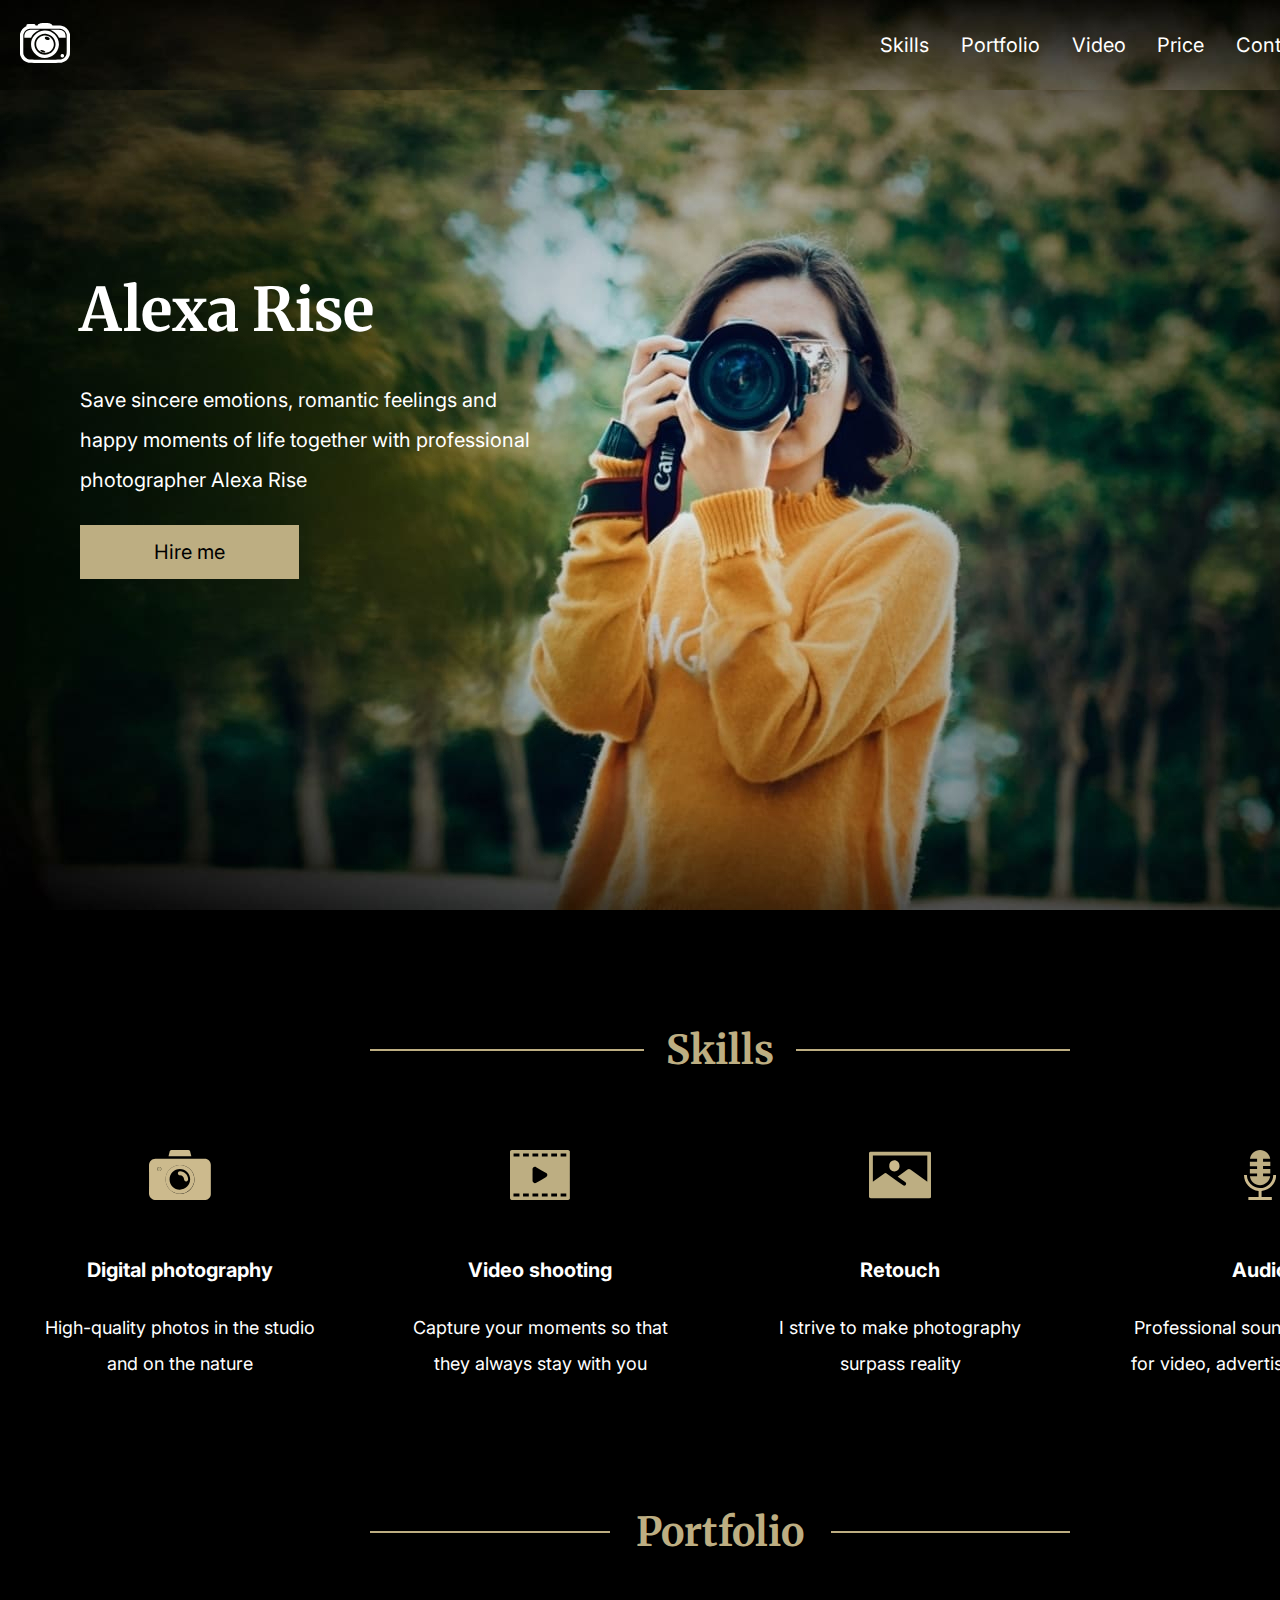
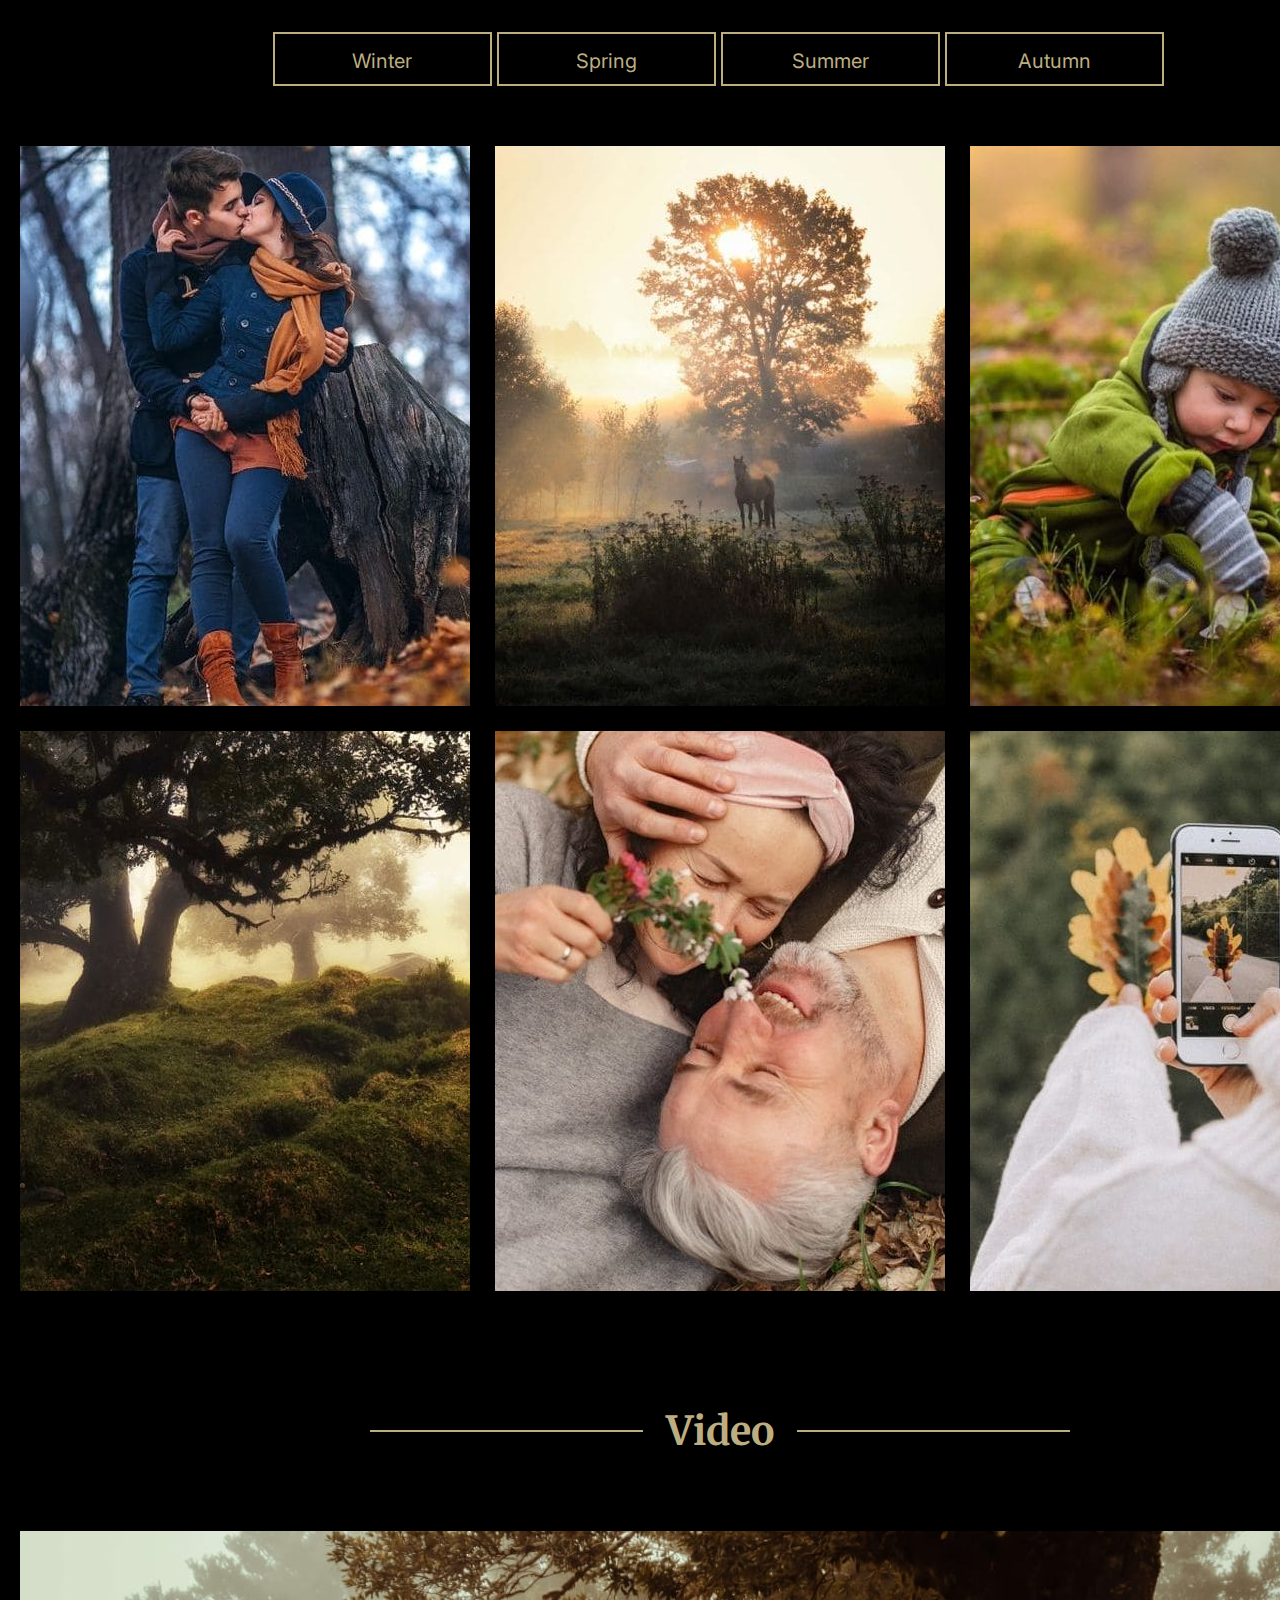
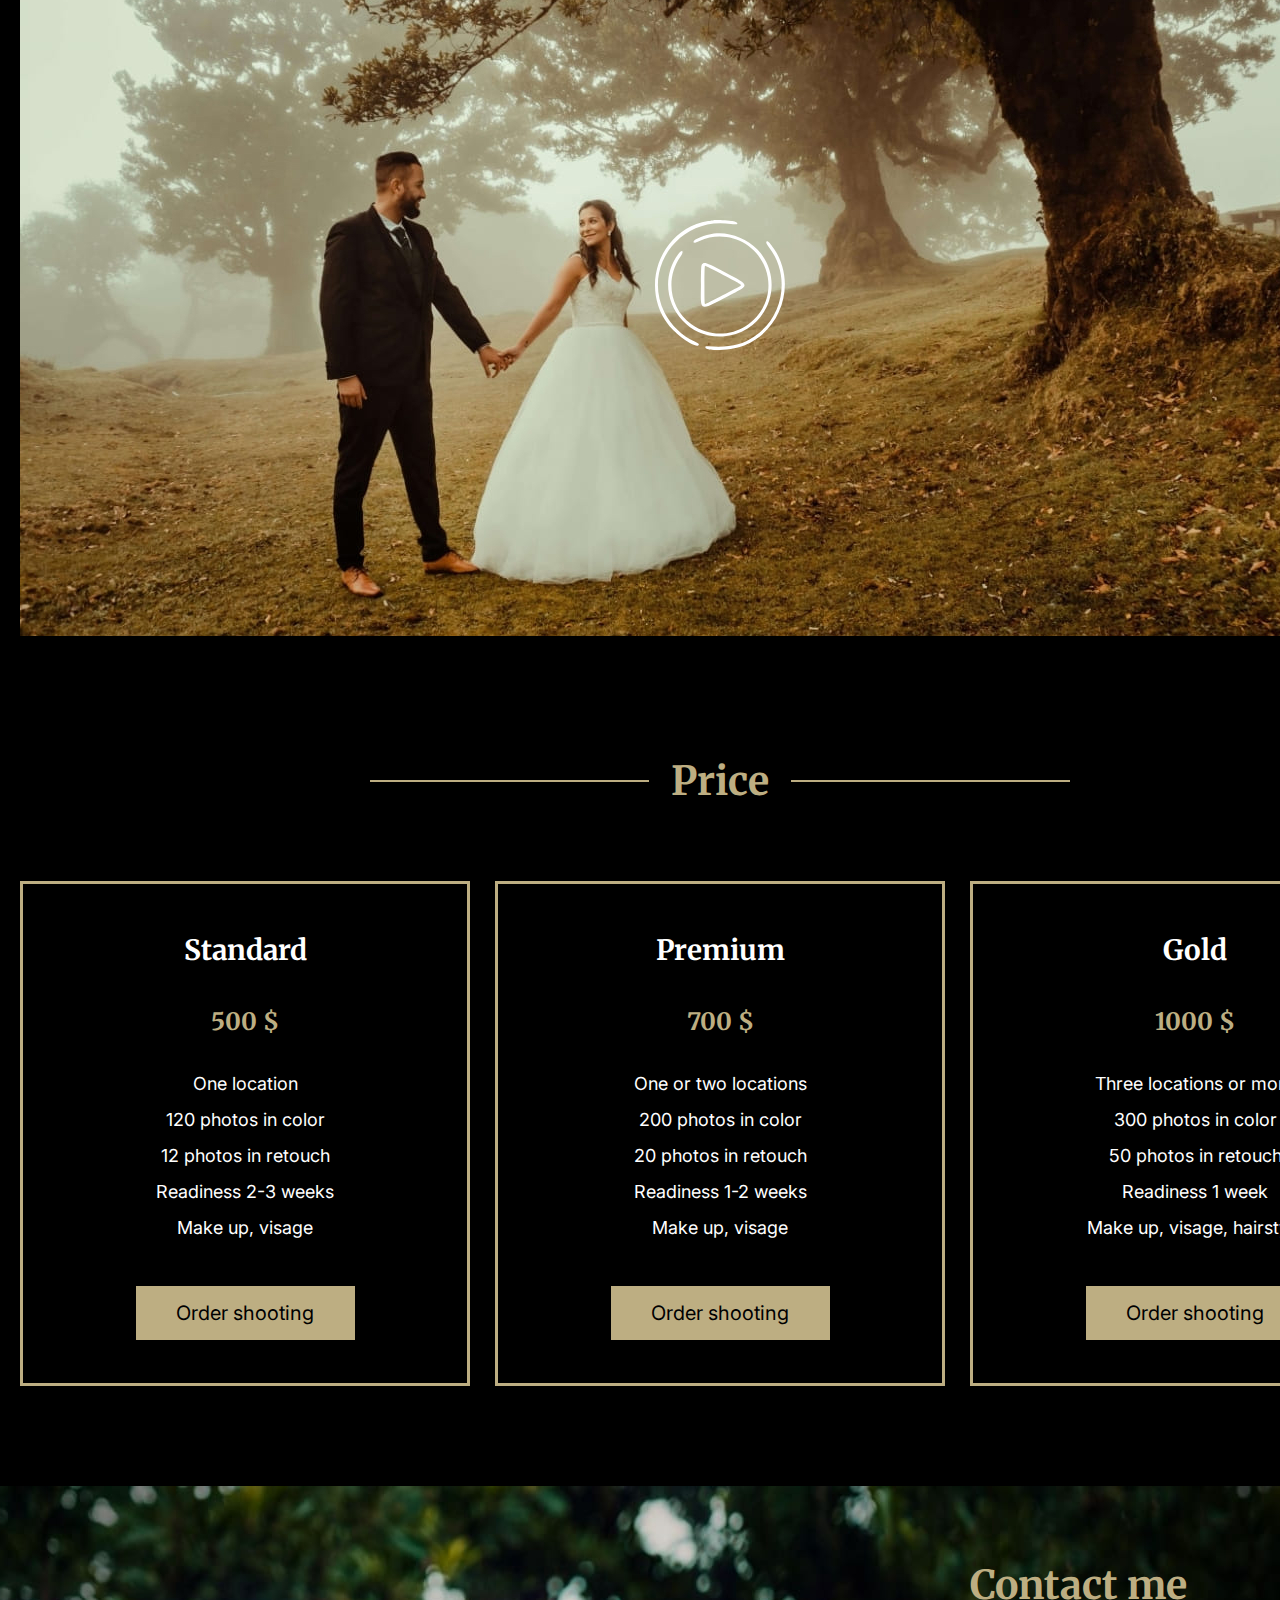
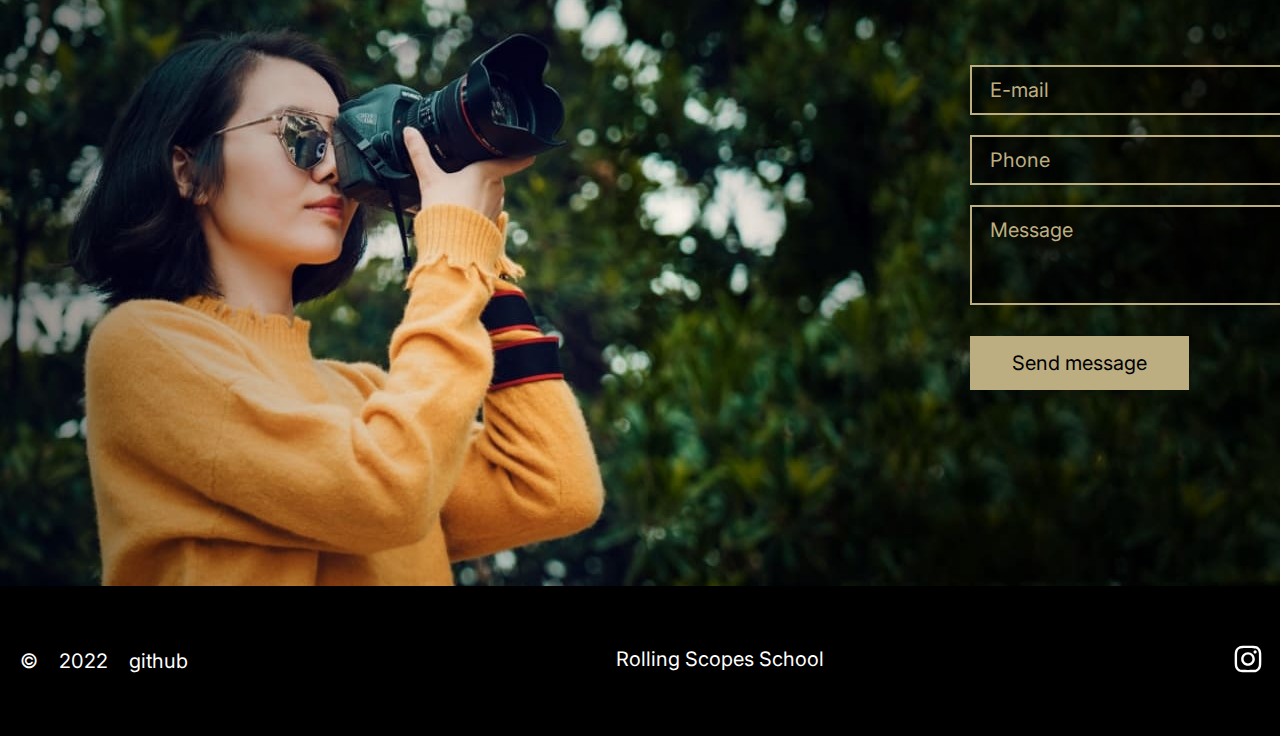
==== portfolio/index.html @ d639f4a7 "feat: add footer" ====
<!DOCTYPE html>
<html lang="en">
<head>
    <meta charset="UTF-8">
    <meta http-equiv="X-UA-Compatible" content="IE=edge">
    <meta name="viewport" content="width=device-width, initial-scale=1.0">
    <title>portfolio</title>
    <link rel="icon" href="../portfolio/assets/img/favicon.ico">
    <link rel="preconnect" href="https://fonts.googleapis.com">
    <link rel="preconnect" href="https://fonts.gstatic.com" crossorigin>
    <link href="https://fonts.googleapis.com/css2?family=Merriweather:wght@700&display=swap" rel="stylesheet">
    <link rel="preconnect" href="https://fonts.googleapis.com">
    <link rel="preconnect" href="https://fonts.gstatic.com" crossorigin>
    <link href="https://fonts.googleapis.com/css2?family=Inter:wght@400;700&display=swap" rel="stylesheet">
    <link rel="stylesheet" href="./css/normolize.css">
    <link rel="stylesheet" href="./css/style.css">
</head>
<body>
    <header class="header">
        <div class="container header-container">
            <a class="logo" href="#">
                <img class="logo-link" src="./assets/svg/logo.svg" alt="logo">
            </a>
            <nav class="menu">
                <ul class="menu-list">
                    <li class="menu-item">
                        <a href="#skills" class="menu-link">Skills</a>
                    </li>
                    <li class="menu-item">
                        <a href="#portfolio" class="menu-link">Portfolio</a>
                    </li>
                    <li class="menu-item">
                        <a href="#video" class="menu-link">Video</a>
                    </li>
                    <li class="menu-item">
                        <a href="#price" class="menu-link">Price</a>
                    </li>
                    <li class="menu-item">
                        <a href="#contacts" class="menu-link">Contacts</a>
                    </li>
                </ul>
            </nav>
            <div class="languages"><a class="en-link" href="#">en</a><span class="slash">/</span><a class="ru-link" href="#">ru</a>
            </div>
        </div>
    </header>
    <main class="main">
        <section class="hero">
            <div class="container hero-container">
                <div class="hero-inner">
                    <h1 class="hero-name">
                        Alexa Rise
                    </h1>
                    <p class="hero-text">Save sincere emotions, romantic feelings and happy moments of life together with professional photographer Alexa Rise</p>
                    <button class="hero-btn btn" type="submit">Hire me</button>
                </div>
            </div>
        </section>
        <section class="skills" id="skills" >
            <div class="container skills-container">
                <div class="section-box">
                    <h2 class="title skills-title">Skills</h2>
                </div>
                <div class="skills-items">
                    <div class="skills-item">
                        <p class="item-text">Digital photography</p>
                        <p class="item-subtext">High-quality photos in the studio and on the nature</p>
                    </div>
                    <div class="skills-item">
                        <p class="item-text">Video shooting</p>
                        <p class="item-subtext">Capture your moments so that they always stay with you</p>
                    </div>
                    <div class="skills-item">
                        <p class="item-text">Retouch</p>
                        <p class="item-subtext">I strive to make photography surpass reality</p>
                    </div>
                    <div class="skills-item">
                        <p class="item-text">Audio</p>
                        <p class="item-subtext">Professional sounds recording for video, advertising, portfolio</p>
                    </div>
                </div>    
            </div>
        </section>
        <section class="portfolio" id="portfolio">
            <div class="container portfolio-container">
                <div class="section-box">
                    <h2 class="title portfolio-title">Portfolio</h2>
                </div>
                <div class="portfolio-buttons">
                    <button class="portfolio-button btn" type="submit">Winter</button>
                    <button class="portfolio-button btn" type="submit">Spring</button>
                    <button class="portfolio-button btn" type="submit">Summer</button>
                    <button class="portfolio-button btn" type="submit">Autumn</button>
                </div>
                <div class="portfolio-images">
                    <img class="portfolio-img" src="./assets/img/portfolio-img-1.jpg" alt="portfolio-image">
                    <img class="portfolio-img" src="./assets/img/portfolio-img-2.jpg" alt="portfolio-image">
                    <img class="portfolio-img" src="./assets/img/portfolio-img-3.jpg" alt="portfolio-image">
                    <img class="portfolio-img" src="./assets/img/portfolio-img-4.jpg" alt="portfolio-image">
                    <img class="portfolio-img" src="./assets/img/portfolio-img-5.jpg" alt="portfolio-image">
                    <img class="portfolio-img" src="./assets/img/portfolio-img-6.jpg" alt="portfolio-image">
                </div>

            </div>
        </section>
        <section class="video" id="video">
            <div class="container video-container">
                <div class="section-box">
                    <h2 class="title video-title">Video</h2>
                </div>
                <div class="video-player">
                    <img class="video-img" src="./assets/img/video-player.jpg" alt="video-image">
                    <button class="video-button" type="button">
                        <img class="video-img" src="./assets/svg/play-hover.svg" alt="button-img">
                    </button>
                    
                </div>
            </div>
        </section>
        <section class="price" id="price">
            <div class="container price-container">
                <div class="section-box">
                    <h2 class="title price-title">Price</h2>
                </div>
                <div class="price-items">
                    <div class="price-item">
                        <p class="price-level">Standard</p>
                        <p class="price-value">500 $</p>
                        <div class="price-content">
                            <span class="content-description">One location</span>
                            <span class="content-description">120 photos in color</span>
                            <span class="content-description">12 photos in retouch</span>
                            <span class="content-description">Readiness 2-3 weeks</span>
                            <span class="content-description">Make up, visage</span>
                        </div>
                        <button class="price-button btn" type="submit">Order shooting</button>
                    </div>
                    <div class="price-item">
                        <p class="price-level">Premium</p>
                        <p class="price-value">700 $</p>
                        <div class="price-content">
                            <span class="content-description">One or two locations</span>
                            <span class="content-description">200 photos in color</span>
                            <span class="content-description">20 photos in retouch</span>
                            <span class="content-description">Readiness 1-2 weeks</span>
                            <span class="content-description">Make up, visage</span>
                        </div>
                        <button class="price-button btn" type="submit">Order shooting</button>
                    </div>
                    <div class="price-item">
                        <p class="price-level">Gold</p>
                        <p class="price-value">1000 $</p>
                        <div class="price-content">
                            <span class="content-description">Three locations or more</span>
                            <span class="content-description">300 photos in color</span>
                            <span class="content-description">50 photos in retouch</span>
                            <span class="content-description">Readiness 1 week</span>
                            <span class="content-description">Make up, visage, hairstyle</span>
                        </div>
                        <button class="price-button btn" type="submit">Order shooting</button>
                    </div>
                </div>
            </div>
        </section>
        <section class="contacts" id="contacts">
            <div class="container contacts-container">
                <div class="contacts-content">
                    <h2 class="contacts-title">Contact me</h2>
                    <input class="contacts-email" type="email" placeholder="E-mail">
                    <input class="contacts-tel" type="tel" placeholder="Phone">
                    <textarea class="contacts-message" name="text" placeholder="Message"></textarea>
                    <button class="contacts-button btn">Send message</button>
                </div>
            </div>
        </section>
    </main>
    <footer class="footer">
        <div class="container">
            <div class="info">
               <div class="info-git">
                   <ul class="git-list">
                       <li class="git-link">©</li>
                       <li class="git-link">2022</li>
                       <li class="git-link"><a href="https://github.com/SegaSG" class="github-link">github</a></li>
                   </ul>
               </div>
               <div class="info-school"><a class="school-link" href="https://rs.school/js-stage0/">Rolling Scopes School</a></div>
               <div class="info-contacts">
                   <ul class="contacts-list">
                       <li class="contacts-link">
                           <a class="contacts-link" href="https://www.instagram.com/">
                               <img class="contacts-img" src="./assets/svg/instagram.svg" alt="instagram">
                           </a>
                        </li>
                       <li class="contacts-link">
                           <a class="contacts-link" href="https://www.facebook.com/"><img class="contacts-img" src="./assets/svg/facebook.svg" alt="facebook"></a>
                        </li>
                       <li class="contacts-link">
                           <a class="contacts-link" href="https://www.twitter.com/"><img class="contacts-img" src="./assets/svg/twitter.svg" alt="twitter"></a>
                        </li>
                       <li class="contacts-link">
                           <a class="contacts-link" href="https://www.pinterest.com/"><img class="contacts-img" src="./assets/svg/pinterest.svg" alt="pinterest"></a>
                        </li>
                   </ul>
               </div>
            </div>            
        </div>
    </footer>

    <script src="./index.js"></script>
</body>
</html>
---- portfolio/css/normolize.css ----
/*! normalize.css v8.0.1 | MIT License | github.com/necolas/normalize.css */

/* Document
   ========================================================================== */

/**
 * 1. Correct the line height in all browsers.
 * 2. Prevent adjustments of font size after orientation changes in iOS.
 */

html {
  line-height: 1.15; /* 1 */
  -webkit-text-size-adjust: 100%; /* 2 */
}

/* Sections
   ========================================================================== */

/**
 * Remove the margin in all browsers.
 */

body {
  margin: 0;
}

/**
 * Render the `main` element consistently in IE.
 */

main {
  display: block;
}

/**
 * Correct the font size and margin on `h1` elements within `section` and
 * `article` contexts in Chrome, Firefox, and Safari.
 */

h1 {
  font-size: 2em;
  margin: 0.67em 0;
}

/* Grouping content
   ========================================================================== */

/**
 * 1. Add the correct box sizing in Firefox.
 * 2. Show the overflow in Edge and IE.
 */

hr {
  box-sizing: content-box; /* 1 */
  height: 0; /* 1 */
  overflow: visible; /* 2 */
}

/**
 * 1. Correct the inheritance and scaling of font size in all browsers.
 * 2. Correct the odd `em` font sizing in all browsers.
 */

pre {
  font-family: monospace, monospace; /* 1 */
  font-size: 1em; /* 2 */
}

/* Text-level semantics
   ========================================================================== */

/**
 * Remove the gray background on active links in IE 10.
 */

a {
  background-color: transparent;
}

/**
 * 1. Remove the bottom border in Chrome 57-
 * 2. Add the correct text decoration in Chrome, Edge, IE, Opera, and Safari.
 */

abbr[title] {
  border-bottom: none; /* 1 */
  text-decoration: underline; /* 2 */
  text-decoration: underline dotted; /* 2 */
}

/**
 * Add the correct font weight in Chrome, Edge, and Safari.
 */

b,
strong {
  font-weight: bolder;
}

/**
 * 1. Correct the inheritance and scaling of font size in all browsers.
 * 2. Correct the odd `em` font sizing in all browsers.
 */

code,
kbd,
samp {
  font-family: monospace, monospace; /* 1 */
  font-size: 1em; /* 2 */
}

/**
 * Add the correct font size in all browsers.
 */

small {
  font-size: 80%;
}

/**
 * Prevent `sub` and `sup` elements from affecting the line height in
 * all browsers.
 */

sub,
sup {
  font-size: 75%;
  line-height: 0;
  position: relative;
  vertical-align: baseline;
}

sub {
  bottom: -0.25em;
}

sup {
  top: -0.5em;
}

/* Embedded content
   ========================================================================== */

/**
 * Remove the border on images inside links in IE 10.
 */

img {
  border-style: none;
}

/* Forms
   ========================================================================== */

/**
 * 1. Change the font styles in all browsers.
 * 2. Remove the margin in Firefox and Safari.
 */

button,
input,
optgroup,
select,
textarea {
  font-family: inherit; /* 1 */
  font-size: 100%; /* 1 */
  line-height: 1.15; /* 1 */
  margin: 0; /* 2 */
}

/**
 * Show the overflow in IE.
 * 1. Show the overflow in Edge.
 */

button,
input { /* 1 */
  overflow: visible;
}

/**
 * Remove the inheritance of text transform in Edge, Firefox, and IE.
 * 1. Remove the inheritance of text transform in Firefox.
 */

button,
select { /* 1 */
  text-transform: none;
}

/**
 * Correct the inability to style clickable types in iOS and Safari.
 */

button,
[type="button"],
[type="reset"],
[type="submit"] {
  -webkit-appearance: button;
}

/**
 * Remove the inner border and padding in Firefox.
 */

button::-moz-focus-inner,
[type="button"]::-moz-focus-inner,
[type="reset"]::-moz-focus-inner,
[type="submit"]::-moz-focus-inner {
  border-style: none;
  padding: 0;
}

/**
 * Restore the focus styles unset by the previous rule.
 */

button:-moz-focusring,
[type="button"]:-moz-focusring,
[type="reset"]:-moz-focusring,
[type="submit"]:-moz-focusring {
  outline: 1px dotted ButtonText;
}

/**
 * Correct the padding in Firefox.
 */

fieldset {
  padding: 0.35em 0.75em 0.625em;
}

/**
 * 1. Correct the text wrapping in Edge and IE.
 * 2. Correct the color inheritance from `fieldset` elements in IE.
 * 3. Remove the padding so developers are not caught out when they zero out
 *    `fieldset` elements in all browsers.
 */

legend {
  box-sizing: border-box; /* 1 */
  color: inherit; /* 2 */
  display: table; /* 1 */
  max-width: 100%; /* 1 */
  padding: 0; /* 3 */
  white-space: normal; /* 1 */
}

/**
 * Add the correct vertical alignment in Chrome, Firefox, and Opera.
 */

progress {
  vertical-align: baseline;
}

/**
 * Remove the default vertical scrollbar in IE 10+.
 */

textarea {
  overflow: auto;
}

/**
 * 1. Add the correct box sizing in IE 10.
 * 2. Remove the padding in IE 10.
 */

[type="checkbox"],
[type="radio"] {
  box-sizing: border-box; /* 1 */
  padding: 0; /* 2 */
}

/**
 * Correct the cursor style of increment and decrement buttons in Chrome.
 */

[type="number"]::-webkit-inner-spin-button,
[type="number"]::-webkit-outer-spin-button {
  height: auto;
}

/**
 * 1. Correct the odd appearance in Chrome and Safari.
 * 2. Correct the outline style in Safari.
 */

[type="search"] {
  -webkit-appearance: textfield; /* 1 */
  outline-offset: -2px; /* 2 */
}

/**
 * Remove the inner padding in Chrome and Safari on macOS.
 */

[type="search"]::-webkit-search-decoration {
  -webkit-appearance: none;
}

/**
 * 1. Correct the inability to style clickable types in iOS and Safari.
 * 2. Change font properties to `inherit` in Safari.
 */

::-webkit-file-upload-button {
  -webkit-appearance: button; /* 1 */
  font: inherit; /* 2 */
}

/* Interactive
   ========================================================================== */

/*
 * Add the correct display in Edge, IE 10+, and Firefox.
 */

details {
  display: block;
}

/*
 * Add the correct display in all browsers.
 */

summary {
  display: list-item;
}

/* Misc
   ========================================================================== */

/**
 * Add the correct display in IE 10+.
 */

template {
  display: none;
}

/**
 * Add the correct display in IE 10.
 */

[hidden] {
  display: none;
}
---- portfolio/css/style.css ----
*,
*::before,
*::after {
    box-sizing: border-box;
}
html {
    scroll-behavior: smooth; 
}

body {
    font-family: 'Inter', sans-serif;
    font-weight: 400;
    font-size: 20px;
    color: #FFFFFF;
    background-color: #000000;   
}

a {
    text-decoration: none;
    color: inherit;
}

ul {
    list-style: none;
}

:root {
    --color-gold: #bdae82;
    --color-black: #000000;
    --font1: 60px;
    --font2: 40px;
}

.container {
    width: 1440px;
    margin: 0 auto;
    padding: 0 20px;
}

.header-container {    
    display: flex;
    justify-content: space-between;
    height: 90px;    
    background: url(../assets/img/header-bg.jpg);
    background-repeat: no-repeat;
    background-position: center 0;
    align-items: center;
}

.logo {
    transition: 0.3s;
}

.logo:hover {
    filter: invert(26%) sepia(15%) saturate(638%) hue-rotate(7deg) brightness(92%) contrast(87%);
}

.menu {
    width: 500px;
    height: 50px;
    margin-left: auto;
    padding-right: 31px;
    padding-left: 30px;  
}

.languages {
    display: flex;
    justify-content: space-between;
    width: 70px;
    height: 50px;
    align-items: center;
}

.menu-list {
    display: flex;
    justify-content: space-between;
    margin: 0;
    padding: 0;   
    list-style: none;
}

.menu-link {   
    line-height: 50px;
    transition: 0.3s;
}


.menu-link:hover {
    color: var(--color-gold);
}

.en-link, .ru-link {
    font-weight: 700;
    font-size: 20px;
    line-height: 50px;
    transition: 0.3s;
}

.en-link:hover, .ru-link:hover {
    color: var(--color-gold);
}


.hero {
    height: 820px;
    background-image: url(../assets/img/header-bg.jpg);
    background-position: center -90px;
    background-repeat: no-repeat;    
}

.hero-container {
    padding-top: 160px;
    padding-left: 80px;
}

.hero-inner {
    width: 500px;
    height: 330px;  
}

.hero-name {
    margin: 0 0 10px 0;
    font-family: 'Merriweather', serif;
    font-size: 60px;
    line-height: 120px;
}

.hero-text {
    width: 470px;
    height: 120px;
    margin: 0 0 25px 0;
    line-height: 40px;
    font-family: inherit;
}

.btn {
    width: 219px;
    height: 54px;
    padding-top: 7px;
    padding-bottom: 7px;
    line-height: 40px;
    font-family: inherit;
    border: 0;
    cursor: pointer;
    background-color: var(--color-gold);
    color: #000000;    
    transition: 0.3s;
}

.btn:hover {
    color: #FFFFFF;
}

/* section skills */
.section-box {
    position: relative;
    display: flex;
    justify-content: center;
    margin-top: 100px;
    margin-bottom: 60px;
}

.section-box::before {
    position: absolute;
    width: 50%;
    content: '';
    display: block;
    height: 2px;
    background-color: var(--color-gold);
    top: calc(50% - 1px);    
}

.title {
    position: relative;    
    margin: 0;
    text-align: center;
    font-family: 'Merriweather', serif;
    font-weight: 700;
    font-size: 40px;
    line-height: 80px;
    background-color: #000000;
    color: var(--color-gold);   
}

.skills-title {
    width: 152px;
}

.skills-items {
    display: flex;
    justify-content: space-between;
    flex-wrap: wrap;
    
}

.skills-item {
    width: 320px;
    height: 242px;
    background-position: center top;
    background-repeat: no-repeat;
    background-size: 62px 50px;
    text-align: center;    
}

.item-text{
    margin-top: 100px;
    margin-bottom: 20px;
    font-weight: 700;
    line-height: 40px;
}

.item-subtext {
    width: 280px;
    height: 72px;
    text-align: center;
    font-size: 18px;
    line-height: 36px;
    margin-left: 20px;
    margin-right: 20px;
}

.skills-item:nth-child(1) {
    background-image: url(../assets/svg/camera.svg);
}

.skills-item:nth-child(2) {
    background-image: url(../assets/svg/video.svg); 
}

.skills-item:nth-child(3) {
    background-image: url(../assets/svg/image.svg);
}

.skills-item:nth-child(4) {
    background-image: url(../assets/svg/mic.svg);
}

/* section portfolio */

.portfolio-title {
    width: 221px;
}

.portfolio-buttons {
    width: 895px;
    margin: 0 auto 60px;
}

.portfolio-button {
    background-color: #000000;
    border: 2px solid var(--color-gold);
    color: var(--color-gold);
    transition: 0.3s;
}

.portfolio-button:hover {
    background-color: var(--color-gold);
    color: #000000;
}

.portfolio-images {
    display: flex;
    flex-wrap: wrap;
    gap: 25px 25px;
}

.portfolio-img {
    column-gap: 25px;
}
/* section video */
.video-title{
    width: 154px;
}

.video-player {
    position: relative;
}

.video-button {
    position: absolute;
    top:calc(50% - 67px);
    left:calc(50% - 71px);
    background-color: transparent;
    border: none; 
    transition: 0.3s; 
}

.video-button:hover {
    filter: invert(26%) sepia(15%) saturate(638%) hue-rotate(7deg) brightness(92%) contrast(87%);
    cursor: pointer;
}

/* section price */
.price {
    height: 745px;
}

.price-title {
    width: 142px;
}

.price-items {
    display: flex;
    justify-content: space-between;
    width: 1400px;
    height: 505px;    
}

.price-item {
    width: 450px;
    height: 505px;
    text-align: center;
    border: 3px solid var(--color-gold);
}

.price-level {
    font-family: 'Merriweather', serif;
    font-weight: 700;
    font-size: 28px;
    line-height: 56px;
    margin: 38px 0 20px;
}

.price-value {
    font-family: 'Merriweather', serif;
    font-weight: 700;
    font-size: 24px;
    line-height: 48px;
    margin: 0;
    color: var(--color-gold);
}

.price-content{
    width: 364px;
    height: 180px;
    margin: 0 auto 40px;
}

.price-value{
    margin-bottom: 20px;
}

.content-description {
    display: block;
    font-size: 18px;
    line-height: 36px;
    margin: 0;
}
 /* section contacts */
 .contacts {
    background-image: url(../assets/img/contacts-bg.jpg);
    background-size: auto 700px;
    background-position: center center;
    background-repeat: no-repeat;
    height: 700px; 
}

.contacts-title {
    font-family: 'Merriweather', serif;
    font-weight: 700;
    font-size: 40px;
    line-height: 80px;
    margin: 0;
    color: var(--color-gold);
}

.contacts-content {
    width: 450px;
    height: 445px;
    margin-left: auto;
    padding-top: 59px;
}

.contacts-title{
    width: 450px;
    height: 80px;
    margin-bottom: 40px;
}

.contacts-email {
    width: 450px;
    height: 50px;
    margin-bottom: 20px;
    padding-left: 18px;
    border: 2px solid var(--color-gold);
    background: rgba(0, 0, 0, 0.5);
}

.contacts-tel {
    width: 450px;
    height: 50px;
    margin-bottom: 20px;
    padding-left: 18px;
    border: 2px solid var(--color-gold);
    background: rgba(0, 0, 0, 0.5);
}

.contacts-message {
    width: 450px;
    height: 100px;
    margin-bottom: 26px;
    padding-left: 18px;
    padding-top: 12px;
    border: 2px solid var(--color-gold);
    background: rgba(0, 0, 0, 0.5);
    resize: none;
}

::placeholder {
    font-family: inherit;
    color: var(--color-gold);
    font-size: 20px;
    
}
 /* footer */
.info {
    display: flex;
    justify-content: space-between;
    height: 150px;
    margin: 0;
    align-items: center;
}

.info-git {
    width: 182px;
    height: 50px;
    margin: 0;
    padding-right: 14px;
}

.git-list{
    display: flex;
    justify-content: space-between;
    padding: 0;
    margin: 0;
    line-height: 50px; 
}

.info-school{
    width: 221px;
    height: 50px;
    padding-top:12px;
    padding-left: 9px;
}

.school-link {
    transition: 0.3s;    
}

.school-link:hover {
    color: var(--color-gold)    
}

.github-link {
    transition: 0.3s;    
}

.github-link:hover {
    color: var(--color-gold)    
}

.contacts-img {
    transition: 0.3s;    
}

.contacts-img:hover {
    filter: invert(26%) sepia(15%) saturate(638%) hue-rotate(7deg) brightness(92%) contrast(87%);
}

.info-contacts {
    width: 188px;
    height: 50px; 
    align-items: center;
    line-height: 50px; 
}

.contacts-list {
    display: flex;
    justify-content: space-between;
    margin: 0;
    padding-left: 0;
    padding-top: 7px;
}
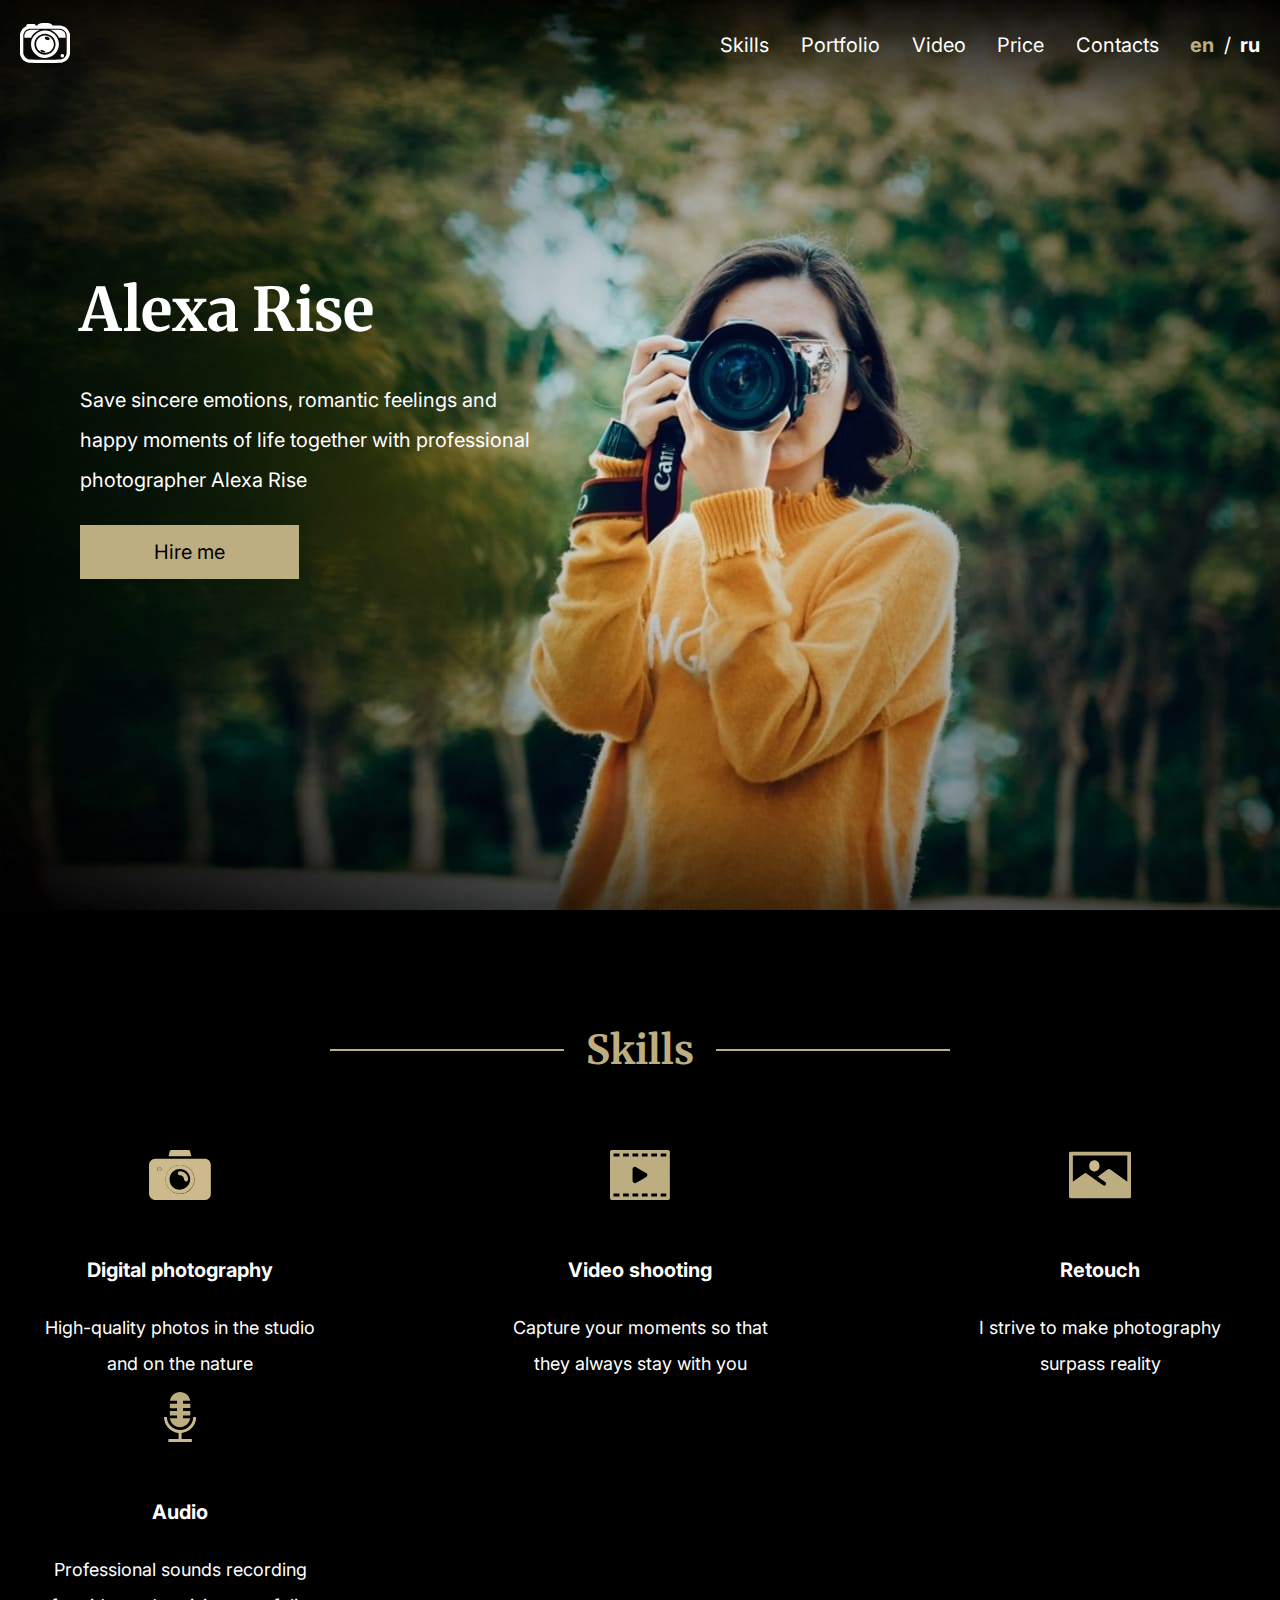
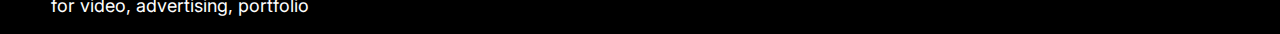
==== commit 7f63f8a7: "feat: add burger menu and adaptive header, section hero" ====
--- a/portfolio/index.html
+++ b/portfolio/index.html
@@ -42,6 +42,11 @@
             </nav>
             <div class="languages"><a class="en-link" href="#">en</a><span class="slash">/</span><a class="ru-link" href="#">ru</a>
             </div>
+            <div class="menu-burger">
+                <span class="menu-line"></span>
+                <span class="menu-line"></span>
+                <span class="menu-line"></span>
+            </div>
         </div>
     </header>
     <main class="main">
@@ -56,7 +61,7 @@
                 </div>
             </div>
         </section>
-        <section class="skills" id="skills" >
+       <section class="skills" id="skills" >
             <div class="container skills-container">
                 <div class="section-box">
                     <h2 class="title skills-title">Skills</h2>
@@ -81,7 +86,7 @@
                 </div>    
             </div>
         </section>
-        <section class="portfolio" id="portfolio">
+ <!--   <section class="portfolio" id="portfolio">
             <div class="container portfolio-container">
                 <div class="section-box">
                     <h2 class="title portfolio-title">Portfolio</h2>
@@ -172,9 +177,9 @@
                     <button class="contacts-button btn">Send message</button>
                 </div>
             </div>
-        </section>
+        </section> -->
     </main>
-    <footer class="footer">
+    <!-- <footer class="footer">
         <div class="container">
             <div class="info">
                <div class="info-git">
@@ -205,7 +210,7 @@
                </div>
             </div>            
         </div>
-    </footer>
+    </footer> -->
 
     <script src="./index.js"></script>
 </body>
--- a/portfolio/css/style.css
+++ b/portfolio/css/style.css
@@ -4,7 +4,8 @@
     box-sizing: border-box;
 }
 html {
-    scroll-behavior: smooth; 
+    scroll-behavior: smooth;
+    
 }
 
 body {
@@ -12,7 +13,9 @@
     font-weight: 400;
     font-size: 20px;
     color: #FFFFFF;
-    background-color: #000000;   
+    background-color: #000000;
+    
+    
 }
 
 a {
@@ -32,19 +35,22 @@
 }
 
 .container {
-    width: 1440px;
+    max-width: 1440px;
     margin: 0 auto;
     padding: 0 20px;
 }
 
-.header-container {    
-    display: flex;
-    justify-content: space-between;
-    height: 90px;    
+.header {
     background: url(../assets/img/header-bg.jpg);
     background-repeat: no-repeat;
     background-position: center 0;
-    align-items: center;
+}
+
+.header-container {    
+    display: flex;
+    justify-content: space-between;
+    height: 90px;
+    align-items: center;   
 }
 
 .logo {
@@ -84,22 +90,27 @@
     transition: 0.3s;
 }
 
-
 .menu-link:hover {
     color: var(--color-gold);
 }
 
-.en-link, .ru-link {
+.ru-link {
     font-weight: 700;
     font-size: 20px;
     line-height: 50px;
-    transition: 0.3s;
-}
-
-.en-link:hover, .ru-link:hover {
+    transition: 0.3s;    
+}
+
+.en-link {
+    font-weight: 700;
+    font-size: 20px;
+    line-height: 50px;
     color: var(--color-gold);
 }
 
+.ru-link:hover {
+    color: var(--color-gold);
+}
 
 .hero {
     height: 820px;
@@ -114,7 +125,7 @@
 }
 
 .hero-inner {
-    width: 500px;
+    max-width: 500px;
     height: 330px;  
 }
 
@@ -126,7 +137,7 @@
 }
 
 .hero-text {
-    width: 470px;
+    max-width: 470px;
     height: 120px;
     margin: 0 0 25px 0;
     line-height: 40px;
@@ -254,8 +265,15 @@
 }
 
 .portfolio-button:hover {
+    color: #FFFFFF;
+}
+
+.portfolio-button:nth-child(4) {
     background-color: var(--color-gold);
     color: #000000;
+}
+.portfolio-button:nth-child(4):hover {
+    color: #FFFFFF;
 }
 
 .portfolio-images {
@@ -273,8 +291,13 @@
 }
 
 .video-player {
+    height: 707px;
     position: relative;
 }
+
+.video-img {
+    transition: 0.3s; 
+ }
 
 .video-button {
     position: absolute;
@@ -481,4 +504,173 @@
     padding-left: 0;
     padding-top: 7px;
 }
-
+/* burger-menu */
+
+.menu-burger {
+    width: 50px;
+    height: 50px;
+    display: none;
+}
+
+.menu-burger:hover {
+    cursor: pointer;
+}
+.menu-burger:hover > span {
+    background-color: var(--color-gold);
+}
+
+
+.menu-line {
+    width: 50px;
+    height: 2px;
+    background-color: #FFFFFF;
+    display: block;
+    margin: 11px auto;
+    transition: all 0.3s ease-in-out;
+}
+
+.menu-burger.open .menu-line:nth-child(2){
+    opacity: 0;
+}
+
+.menu-burger.open .menu-line:nth-child(1){
+    transform: translateY(13px) rotate(45deg);
+}
+  
+.menu-burger.open .menu-line:nth-child(3){
+    transform: translateY(-13px) rotate(-45deg);
+}
+
+/* Media Queries */
+
+@media (max-width: 768px){
+    .menu-list {
+        position: absolute;
+        top: 0;
+        right: -640px;
+        width: 620px;
+        height: 100vh;
+        display: block;
+        padding-left: 127px;
+        padding-top: 140px;
+        background-color: #000000;
+        transition: 0.9s;
+        z-index: 10;
+       
+    }
+    .body {
+        overflow: hidden;
+    }
+
+    .menu {
+        position: fixed;
+        top: 0;
+        right: 0;
+        width: 620px;
+        z-index: 10;
+    }
+    
+    .menu-list.open {
+        right: 0;
+        transition: 0.9s;
+    }
+
+    .menu-item {
+        margin-bottom: 16px;
+        height: 73px;
+    }
+
+    .menu-link {
+        font-size: 34px;
+        height: 73px;
+    }
+
+    .menu-burger {
+        display: block;
+        width: 50px;
+        z-index: 20;
+        margin-left: 21px;
+        margin-right: 4px;
+        color: var(--color-gold);
+    }
+
+    .container {
+        width: calc(100% - 80px);
+        justify-content: start;
+    }
+   
+    .header {
+        background-image: url('../assets/img/bg-small.jpg');
+    }
+
+    .languages{
+        width: 82px;
+        margin-left: auto;        
+    }
+    .slash {
+        margin-right: 10px;
+    }
+     
+    .hero {
+        height: 590px;
+        background-image: url('../assets/img/bg-small.jpg');
+    }
+
+    .hero-name {
+        font-size: 32px;
+        line-height: 64px;
+    }
+
+    .hero-container {
+        padding-top: 78px;
+        padding-left: 20px;
+    }
+
+    .hero-name {
+        width: 165px;
+        height: 64px;
+        margin: 0;
+    }
+    
+    .hero-text {
+        max-width: 390px;
+        height: 72px;
+        margin-top: 20px;
+        margin-bottom: 60px;
+        line-height: 24px;
+        font-family: inherit;
+    }
+    
+}
+@media (max-width: 620px){
+    .menu-list, .menu {
+        max-width: 100%;
+    }
+    
+}
+@media (max-width: 480px){
+    .hero-btn {
+        margin-top: 70px;
+    }
+    .hero-text {
+        margin-top: 0;
+    }
+
+    .slash{
+        margin-top: 0;
+        margin-right: 0;
+    }
+
+    .languages{
+        padding-left: 20px;
+        align-items: center;
+    }
+
+    .menu-list{
+        padding-left: 60px;
+        margin: 0 auto;
+    }
+
+    
+}  
+
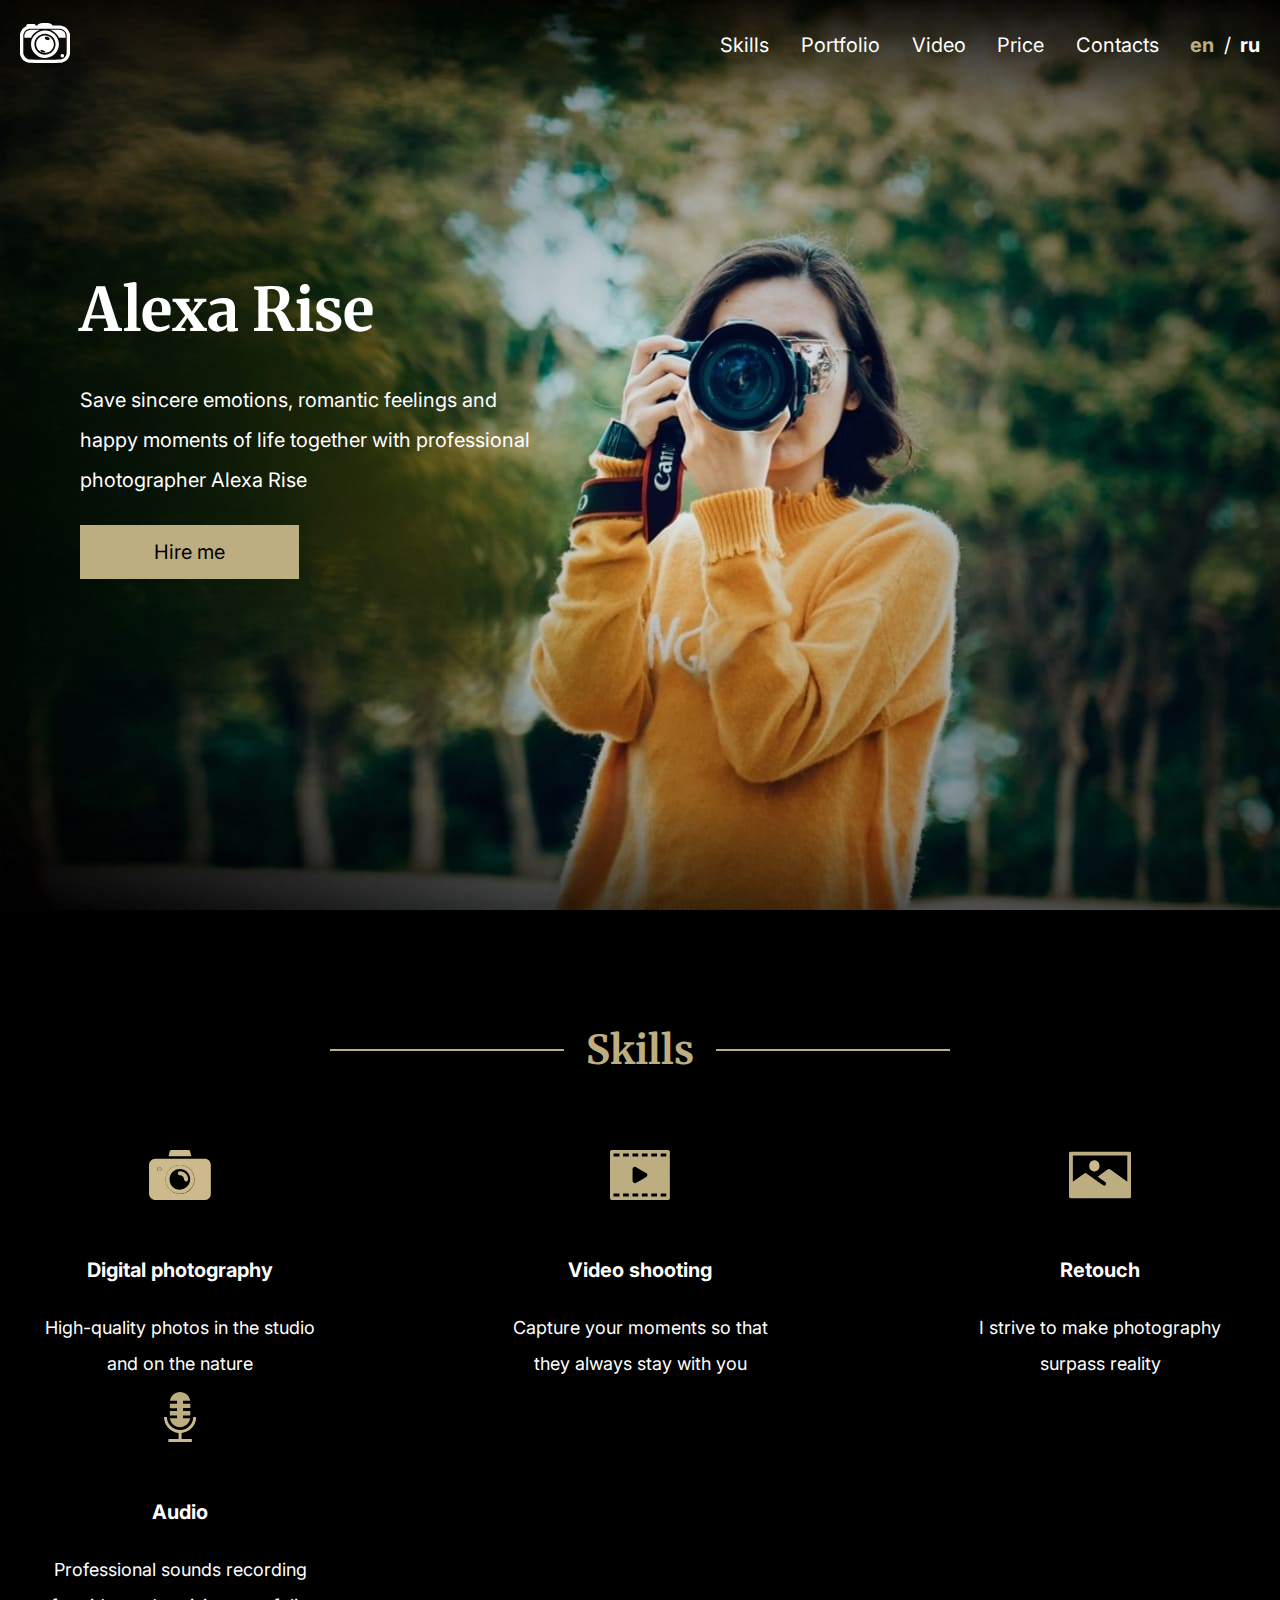
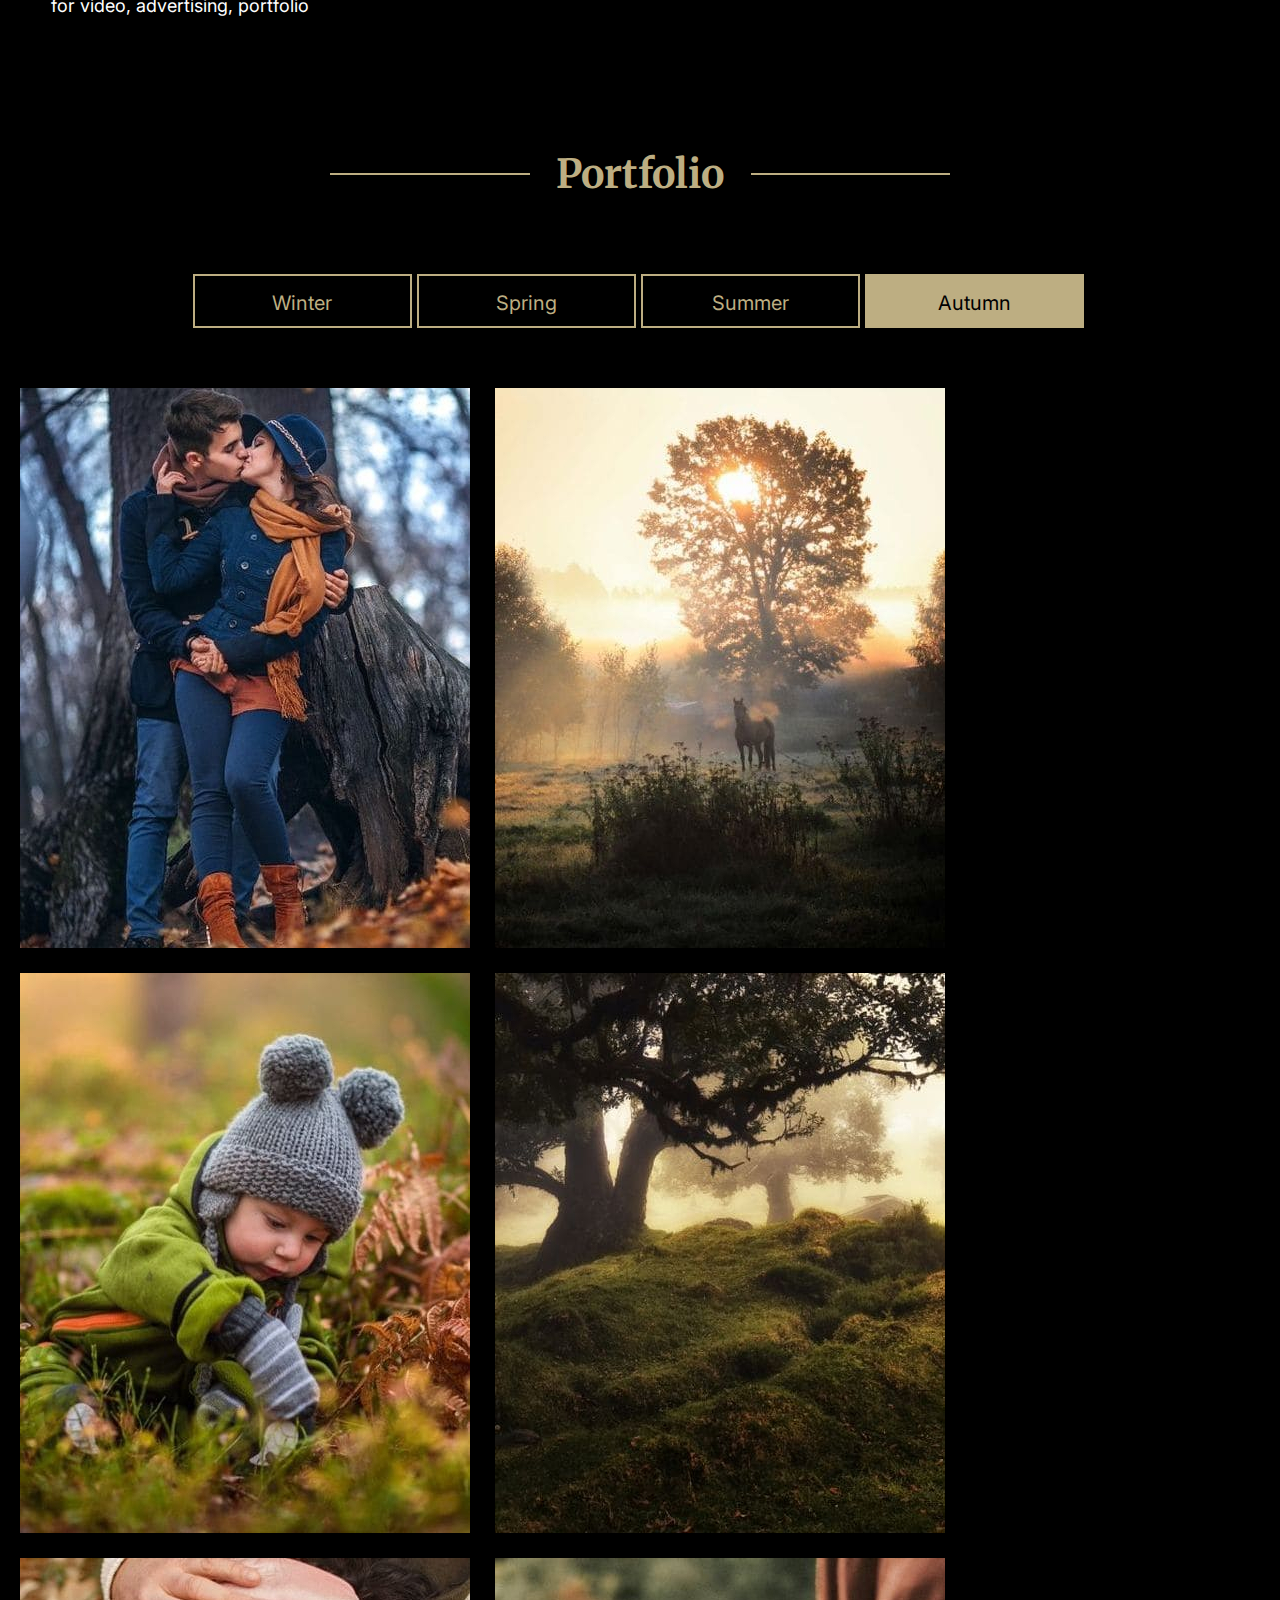
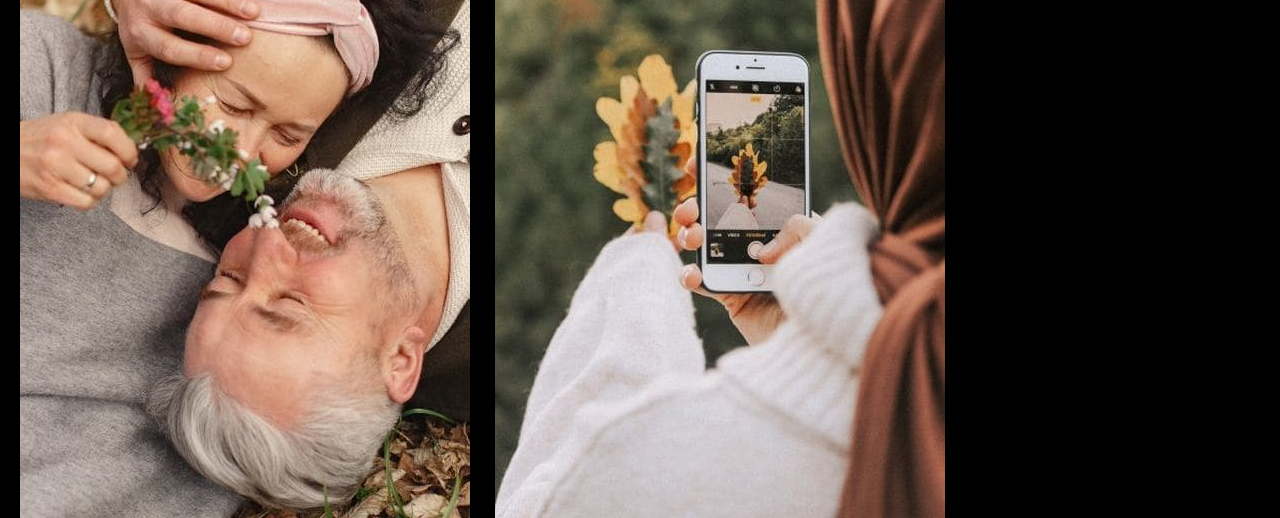
==== commit 5c21e5e2: "feat: add adaptive section portfolio" ====
--- a/portfolio/index.html
+++ b/portfolio/index.html
@@ -86,7 +86,7 @@
                 </div>    
             </div>
         </section>
- <!--   <section class="portfolio" id="portfolio">
+        <section class="portfolio" id="portfolio">
             <div class="container portfolio-container">
                 <div class="section-box">
                     <h2 class="title portfolio-title">Portfolio</h2>
@@ -108,7 +108,7 @@
 
             </div>
         </section>
-        <section class="video" id="video">
+<!--    <section class="video" id="video">
             <div class="container video-container">
                 <div class="section-box">
                     <h2 class="title video-title">Video</h2>
--- a/portfolio/css/style.css
+++ b/portfolio/css/style.css
@@ -163,6 +163,7 @@
 }
 
 /* section skills */
+
 .section-box {
     position: relative;
     display: flex;
@@ -201,7 +202,6 @@
     display: flex;
     justify-content: space-between;
     flex-wrap: wrap;
-    
 }
 
 .skills-item {
@@ -253,7 +253,7 @@
 }
 
 .portfolio-buttons {
-    width: 895px;
+    max-width: 895px;
     margin: 0 auto 60px;
 }
 
@@ -544,6 +544,10 @@
 /* Media Queries */
 
 @media (max-width: 768px){
+    body.lock {
+        overflow: hidden;
+    }
+    
     .menu-list {
         position: absolute;
         top: 0;
@@ -669,8 +673,90 @@
     .menu-list{
         padding-left: 60px;
         margin: 0 auto;
-    }
-
-    
-}  
-
+    }    
+}
+
+/* adaptive section Skills */
+
+@media (max-width: 768px) {
+    .section-box{
+        margin-top: -10px;
+        margin-bottom: 44px;
+        justify-content: space-around;       
+    }
+
+    .title {
+        font-size: 32px;
+        max-width: 131px;
+    }
+    .section-box::before {
+        width: 56%;
+    }
+
+    .skills-items {
+        margin-bottom: 130px;
+    }
+
+    .skills-item {
+        max-width: 300px;
+        height: 224px;
+        
+    }
+    .item-text {
+        margin-top: 80px;
+        margin-bottom: 20px;
+        line-height: 40px;
+    }
+    .item-subtext {
+        max-width: 280px;
+        height: 44px;
+        line-height: 22px;
+        margin-left: 10px;
+        margin-right: 10px;
+    }
+    .skills-item:nth-child(3), .skills-item:nth-child(4){
+        margin-top: 36px;
+    }
+    .skills-item:nth-child(2), .skills-item:nth-child(4){
+        margin-right: 4px;
+    }
+}
+
+@media (max-width: 723px){
+    .skills-items {
+        justify-content: space-around;
+    }
+}
+/* adaptive section Portfolio */
+
+@media (max-width: 980px){
+    .portfolio-buttons {
+        max-width: 445px;
+        display: flex;
+        flex-wrap: wrap;
+        justify-content: center;
+        gap: 5px;
+        padding-top: 9px;      
+    }
+    .portfolio-images {
+        justify-content: center;
+      }
+}
+
+@media (max-width: 768px){
+    .portfolio-title {
+        max-width: 185px;
+    }
+
+    .portfolio-img {
+        max-width: 100%;
+    }
+}
+@media (max-width: 480px){
+    .portfolio-buttons{
+        margin-bottom: 25px;
+    }
+    .skills-items {
+        margin-bottom: 50px;
+    }
+}
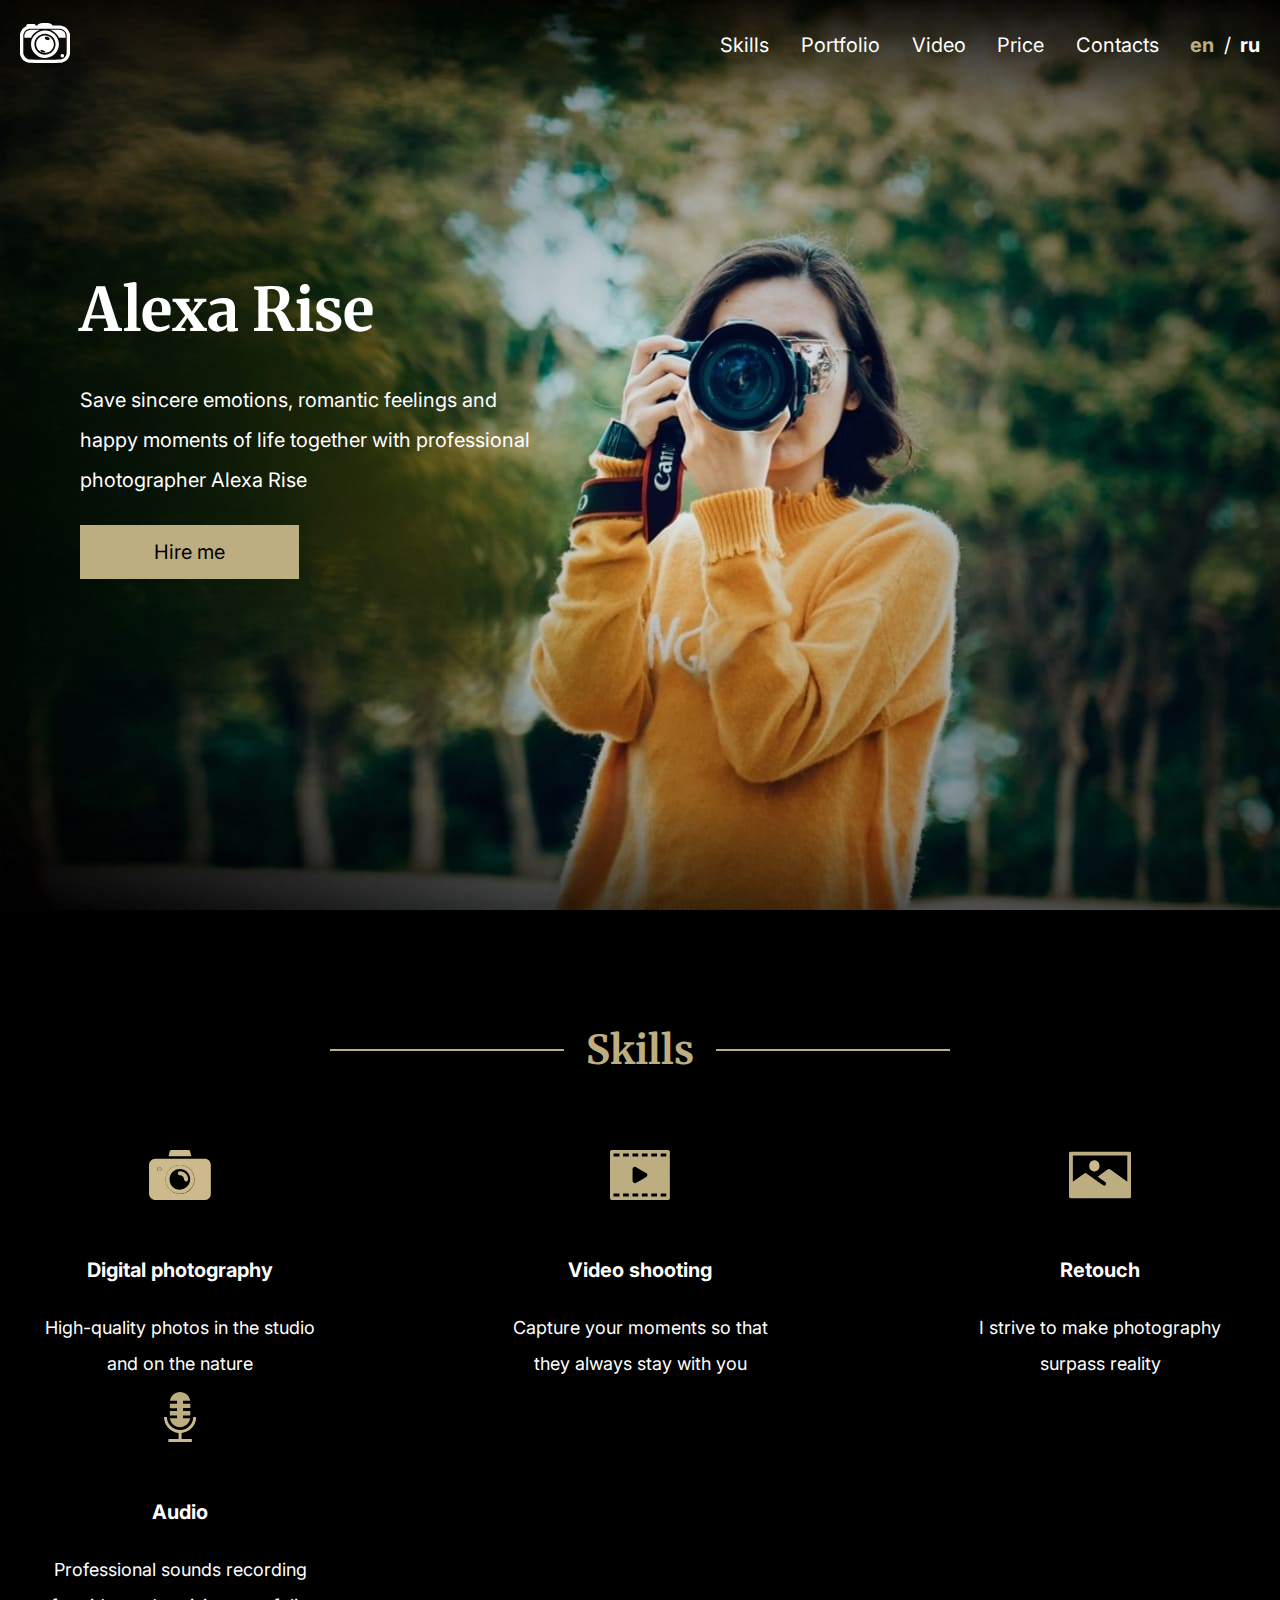
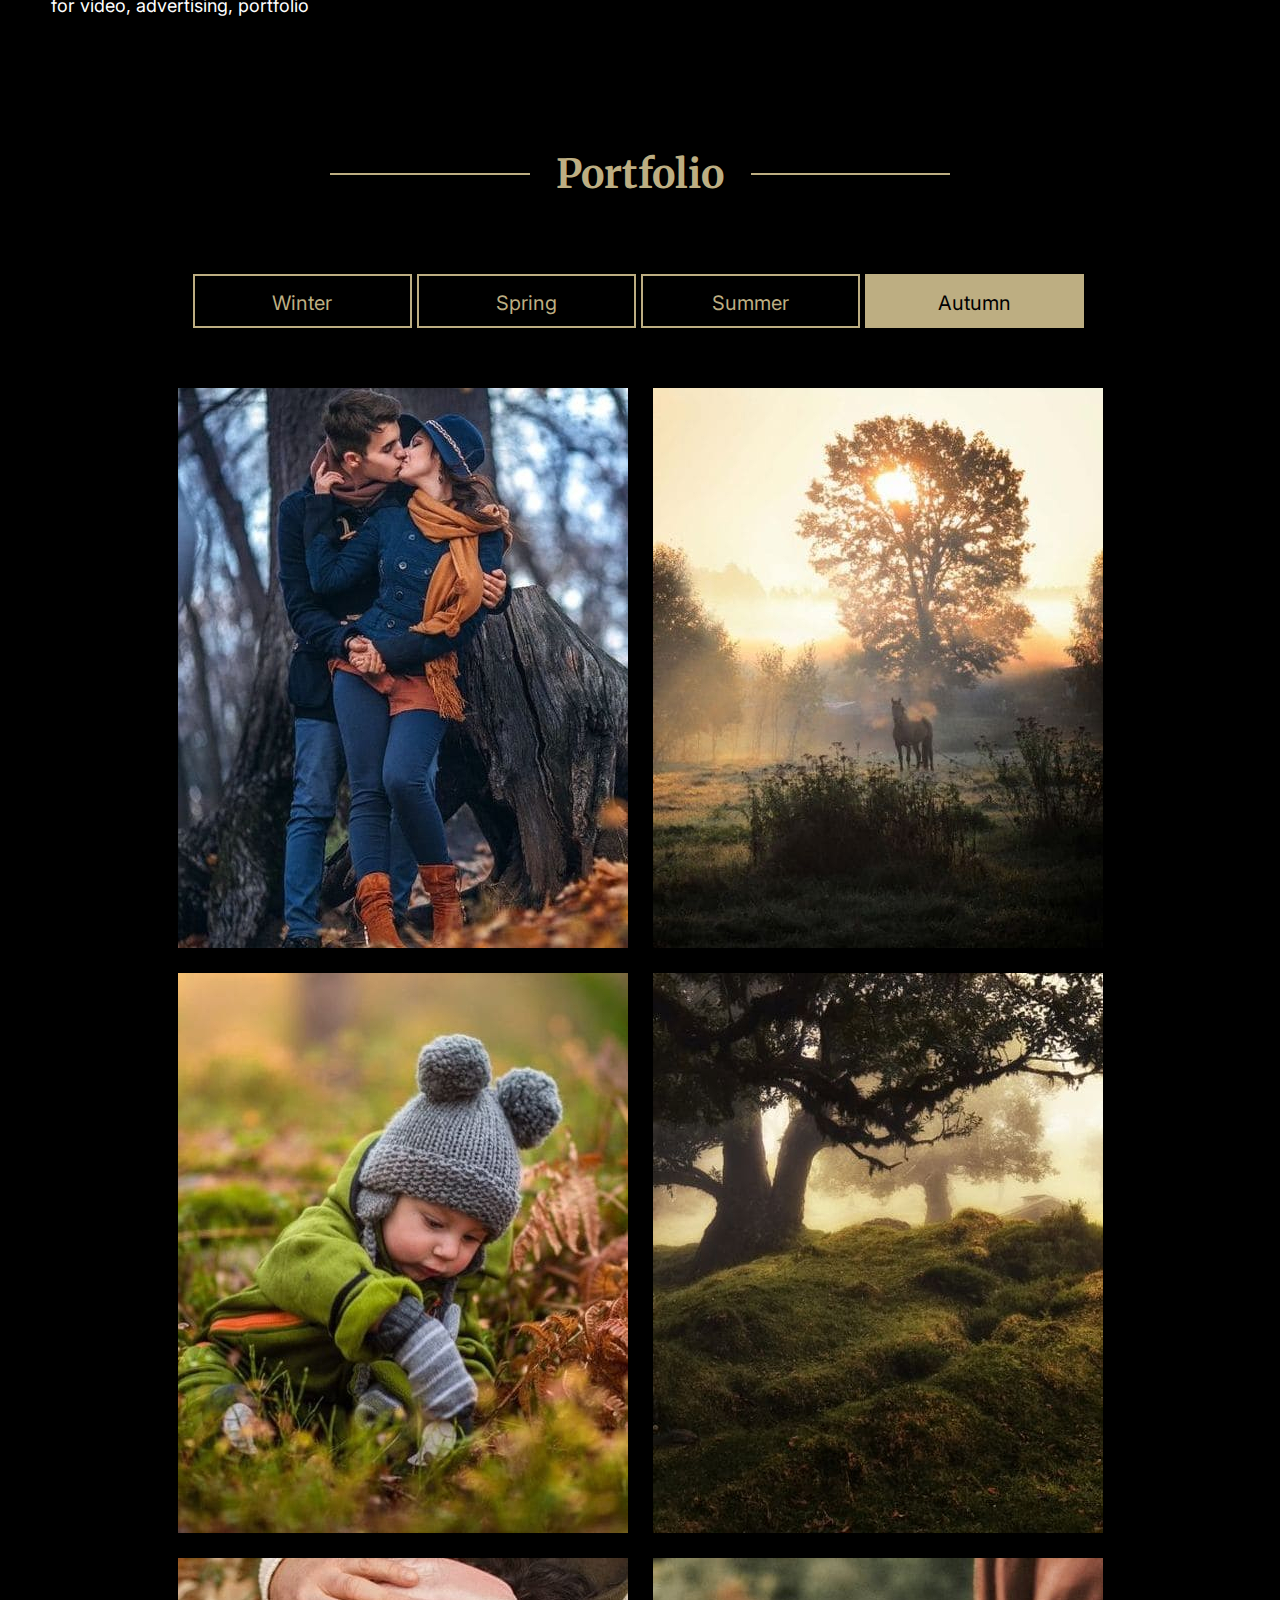
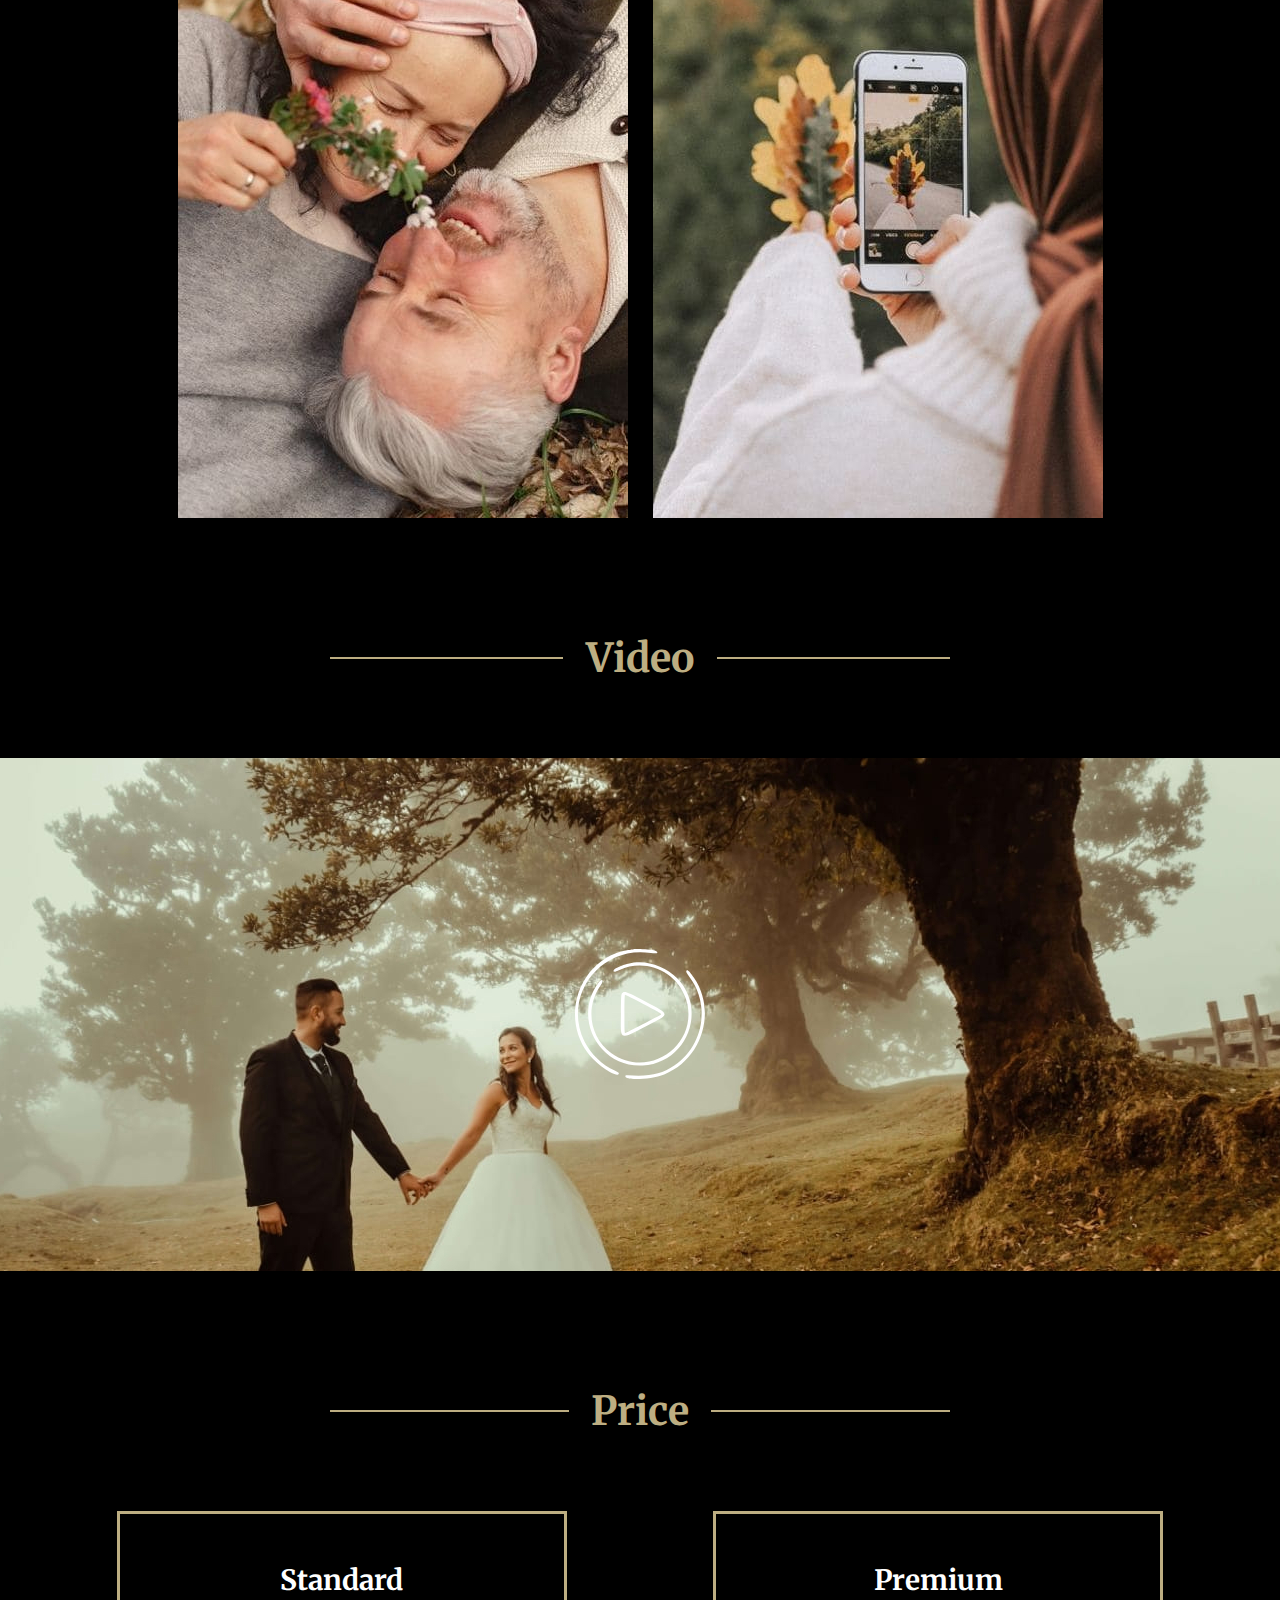
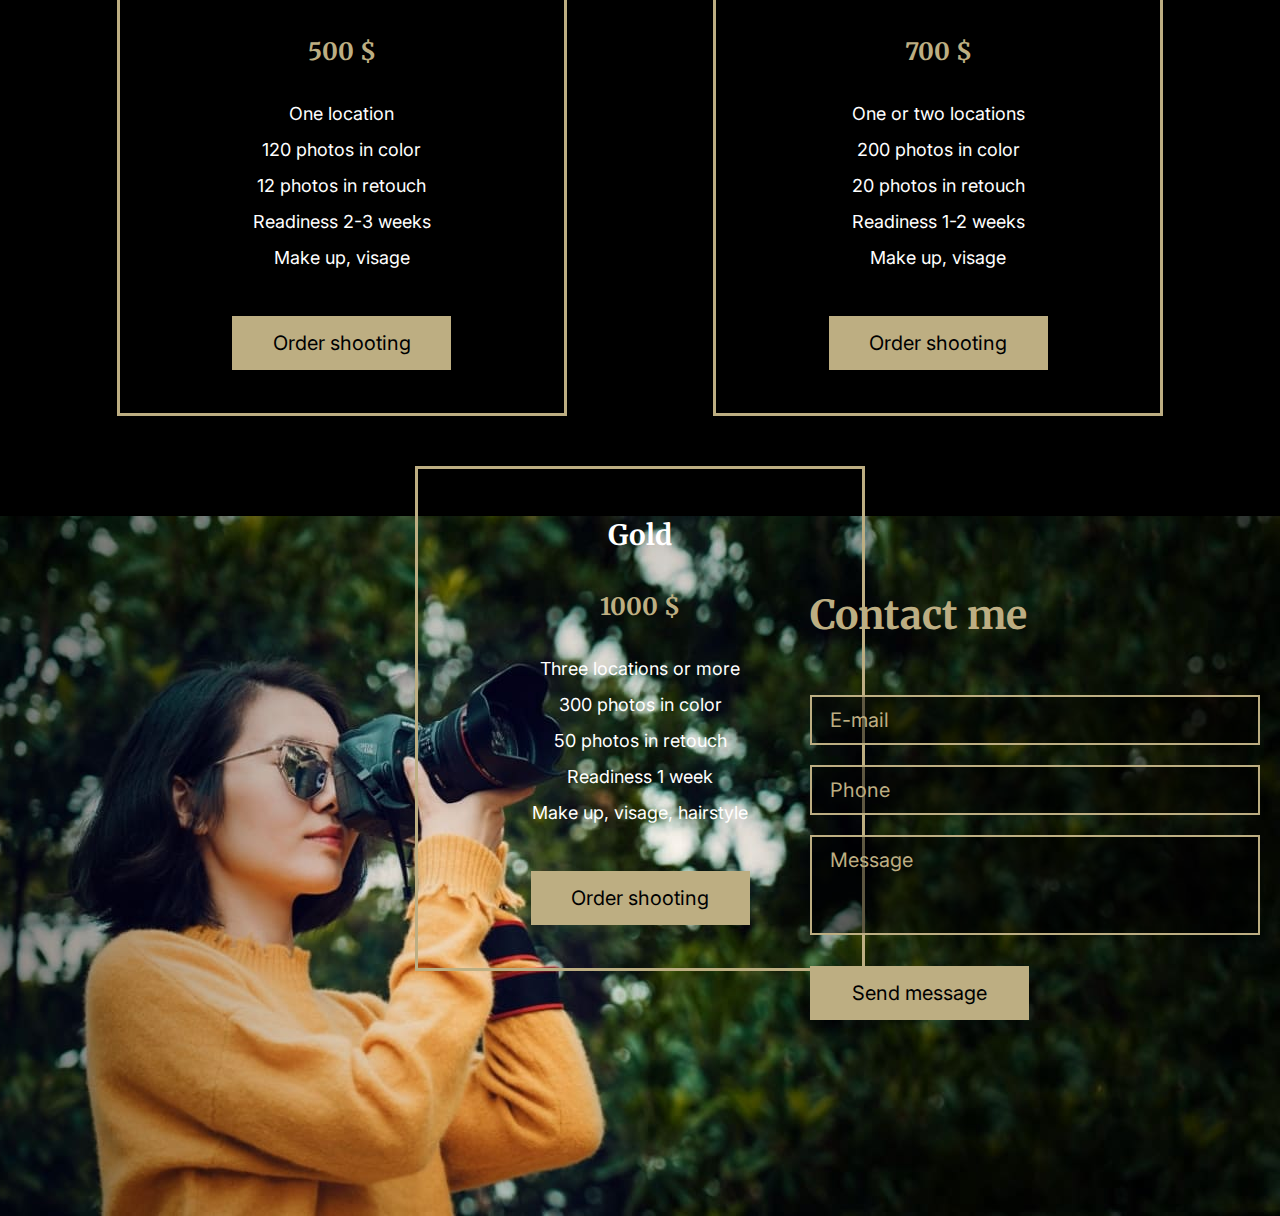
==== commit 8e2ba261: "feat: add adaptive sections - video and price" ====
--- a/portfolio/index.html
+++ b/portfolio/index.html
@@ -108,13 +108,13 @@
 
             </div>
         </section>
-<!--    <section class="video" id="video">
+        <section class="video" id="video">
             <div class="container video-container">
                 <div class="section-box">
                     <h2 class="title video-title">Video</h2>
                 </div>
                 <div class="video-player">
-                    <img class="video-img" src="./assets/img/video-player.jpg" alt="video-image">
+                    <!-- <img class="video-img" src="./assets/img/video-player.jpg" alt="video-image"> -->
                     <button class="video-button" type="button">
                         <img class="video-img" src="./assets/svg/play-hover.svg" alt="button-img">
                     </button>
@@ -124,7 +124,7 @@
         </section>
         <section class="price" id="price">
             <div class="container price-container">
-                <div class="section-box">
+                <div class="section-box section-box-price">
                     <h2 class="title price-title">Price</h2>
                 </div>
                 <div class="price-items">
@@ -177,7 +177,7 @@
                     <button class="contacts-button btn">Send message</button>
                 </div>
             </div>
-        </section> -->
+        </section> 
     </main>
     <!-- <footer class="footer">
         <div class="container">
--- a/portfolio/css/style.css
+++ b/portfolio/css/style.css
@@ -111,6 +111,8 @@
 .ru-link:hover {
     color: var(--color-gold);
 }
+
+
 
 .hero {
     height: 820px;
@@ -290,9 +292,22 @@
     width: 154px;
 }
 
+.video {
+    
+    background-image: url(../assets/img/video-player.jpg);
+    background-position: center 140px;
+    background-repeat: no-repeat;    
+}
+
+.video-img {
+    max-width: 100%;
+} 
+
 .video-player {
-    height: 707px;
+    max-width: 1400px;
+    min-height: 513px;
     position: relative;
+    margin: 0 auto;
 }
 
 .video-img {
@@ -325,7 +340,7 @@
 .price-items {
     display: flex;
     justify-content: space-between;
-    width: 1400px;
+    max-width: 1400px;
     height: 505px;    
 }
 
@@ -354,7 +369,7 @@
 }
 
 .price-content{
-    width: 364px;
+    max-width: 364px;
     height: 180px;
     margin: 0 auto 40px;
 }
@@ -547,7 +562,7 @@
     body.lock {
         overflow: hidden;
     }
-    
+
     .menu-list {
         position: absolute;
         top: 0;
@@ -729,6 +744,12 @@
 }
 /* adaptive section Portfolio */
 
+@media (max-width: 1439px){
+    .portfolio-images {
+        justify-content: center;
+
+    }
+}
 @media (max-width: 980px){
     .portfolio-buttons {
         max-width: 445px;
@@ -740,6 +761,7 @@
     }
     .portfolio-images {
         justify-content: center;
+        margin-bottom: 90px;
       }
 }
 
@@ -756,7 +778,58 @@
     .portfolio-buttons{
         margin-bottom: 25px;
     }
+
     .skills-items {
         margin-bottom: 50px;
     }
 }
+
+/* adaptive section Video */
+
+@media (max-width: 768px) {
+    .video {    
+        background-image: url(../assets/img/video-player-small.jpg);
+        background-position: center 130px;
+    }
+    
+    .video-button {
+        top: 29%;
+        left:calc(100%-39%);
+        
+    }
+    .video-img {
+        transform: scale(0.5);
+    }
+}
+
+/* adaptive section Price */
+
+@media (max-width: 1439px) {
+    .price-items {
+        flex-wrap: wrap;
+        justify-content: space-evenly;
+        gap: 50px;
+    }   
+}
+
+@media (max-width: 768px) {
+    .price-title {
+        width: 122px;
+    }
+
+    .section-box-price{
+        margin-bottom: 52px;
+    }
+
+    .price-item {
+        max-width: 420px;
+        padding: 0 5px;       
+    }
+    
+}
+
+/* adaptive section Contacts */
+
+@media (max-width: 1439px) {
+     
+}
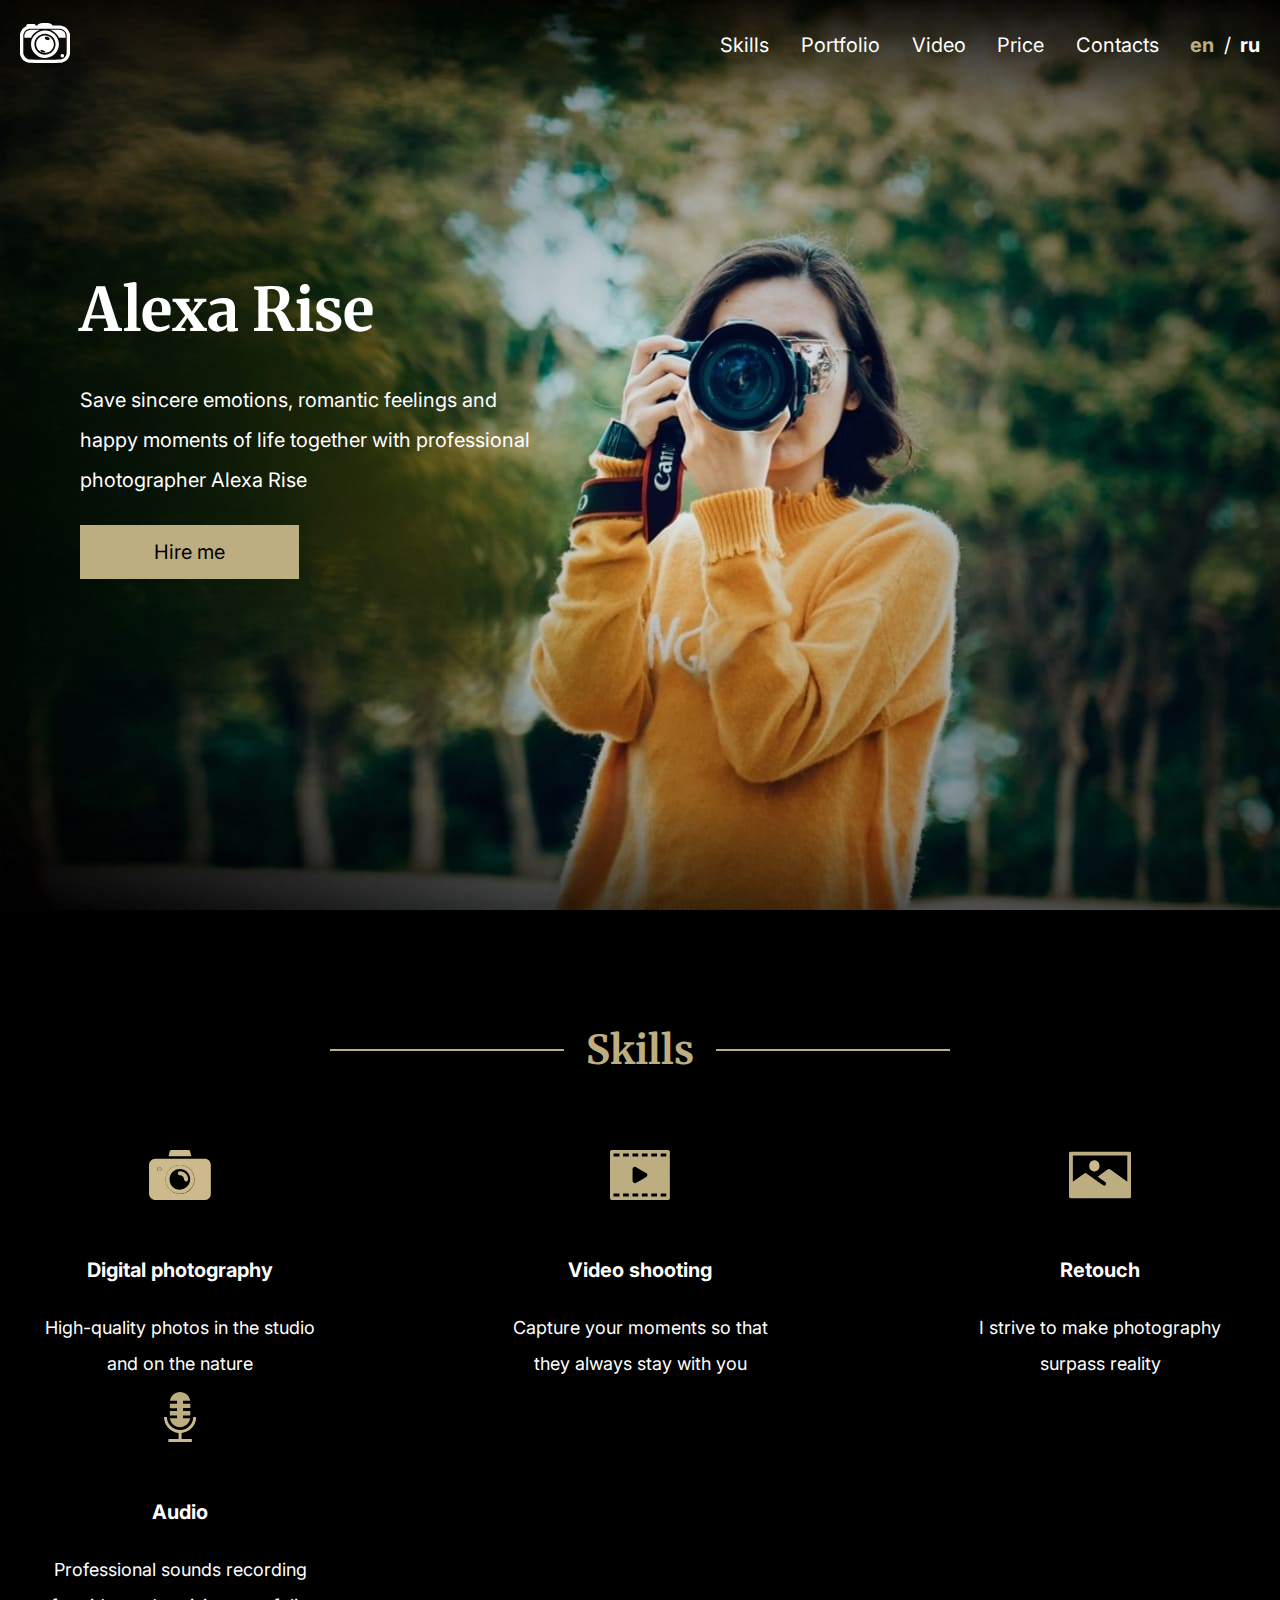
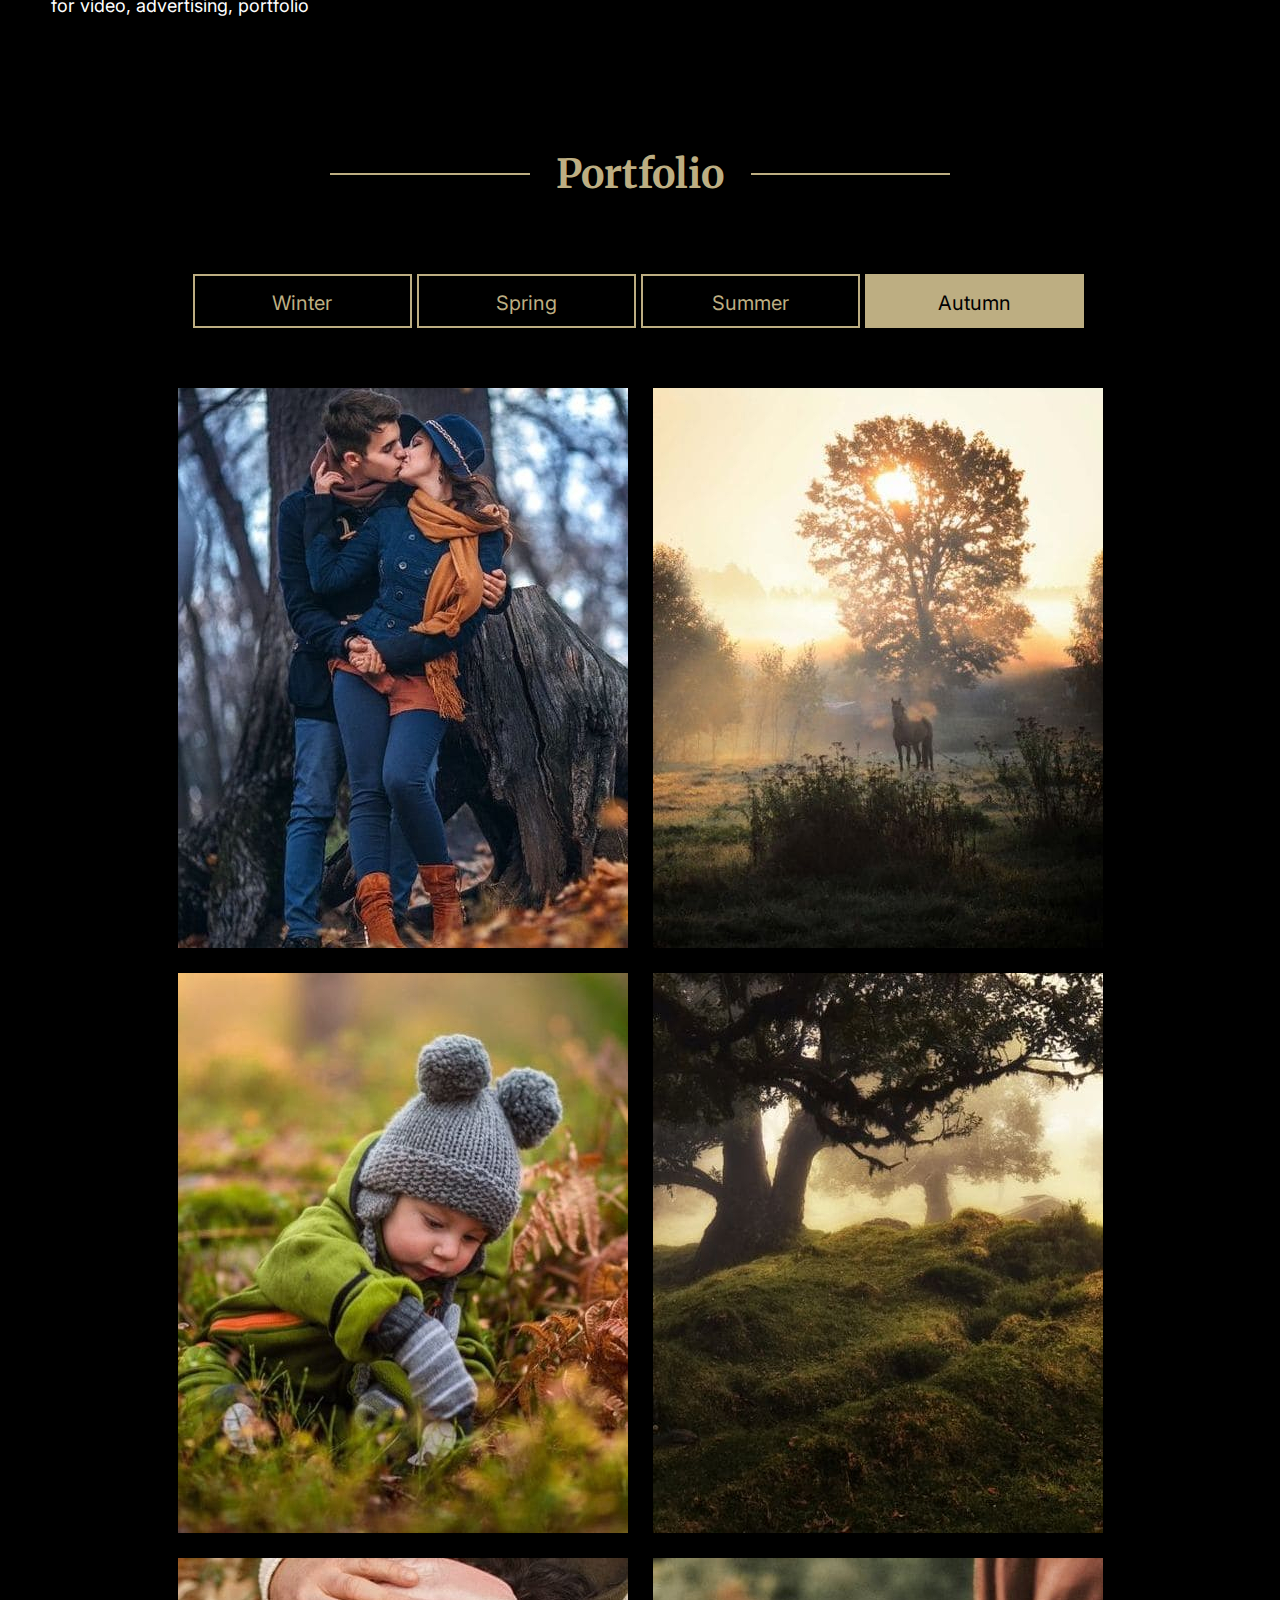
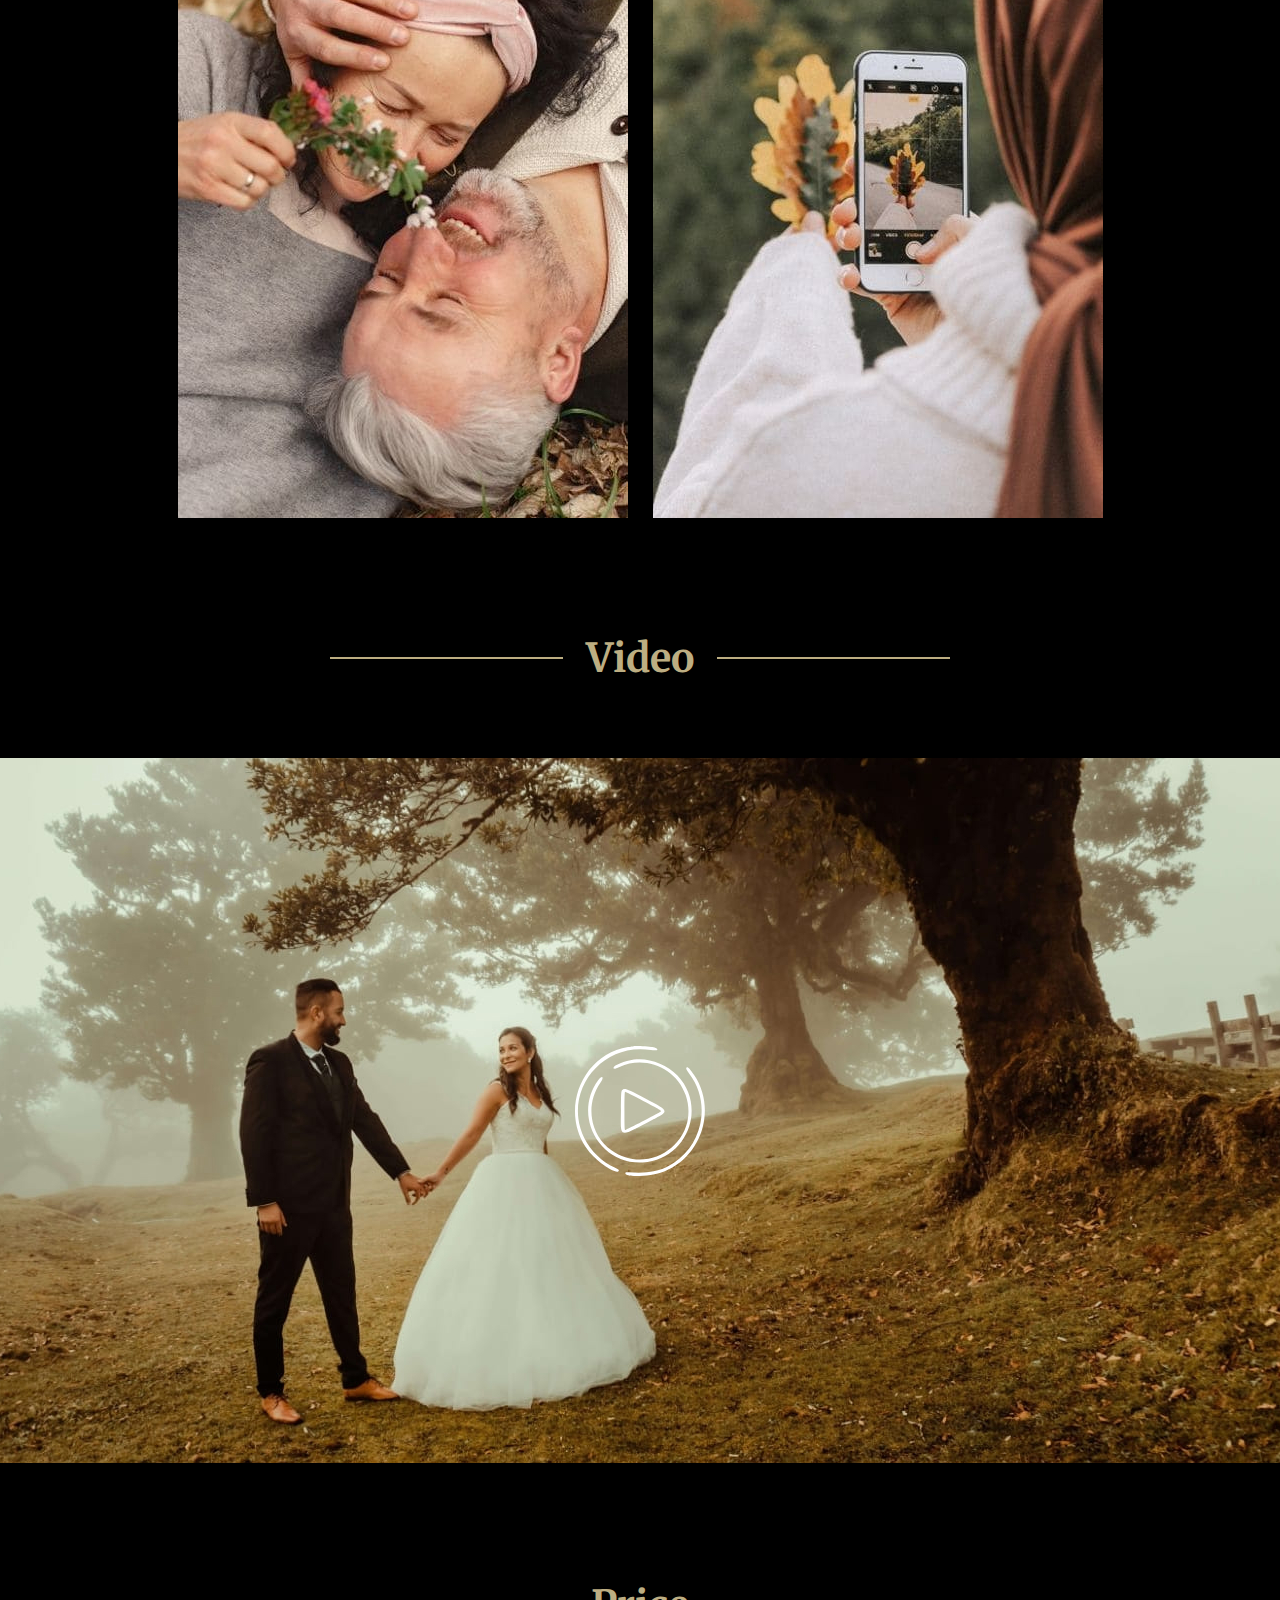
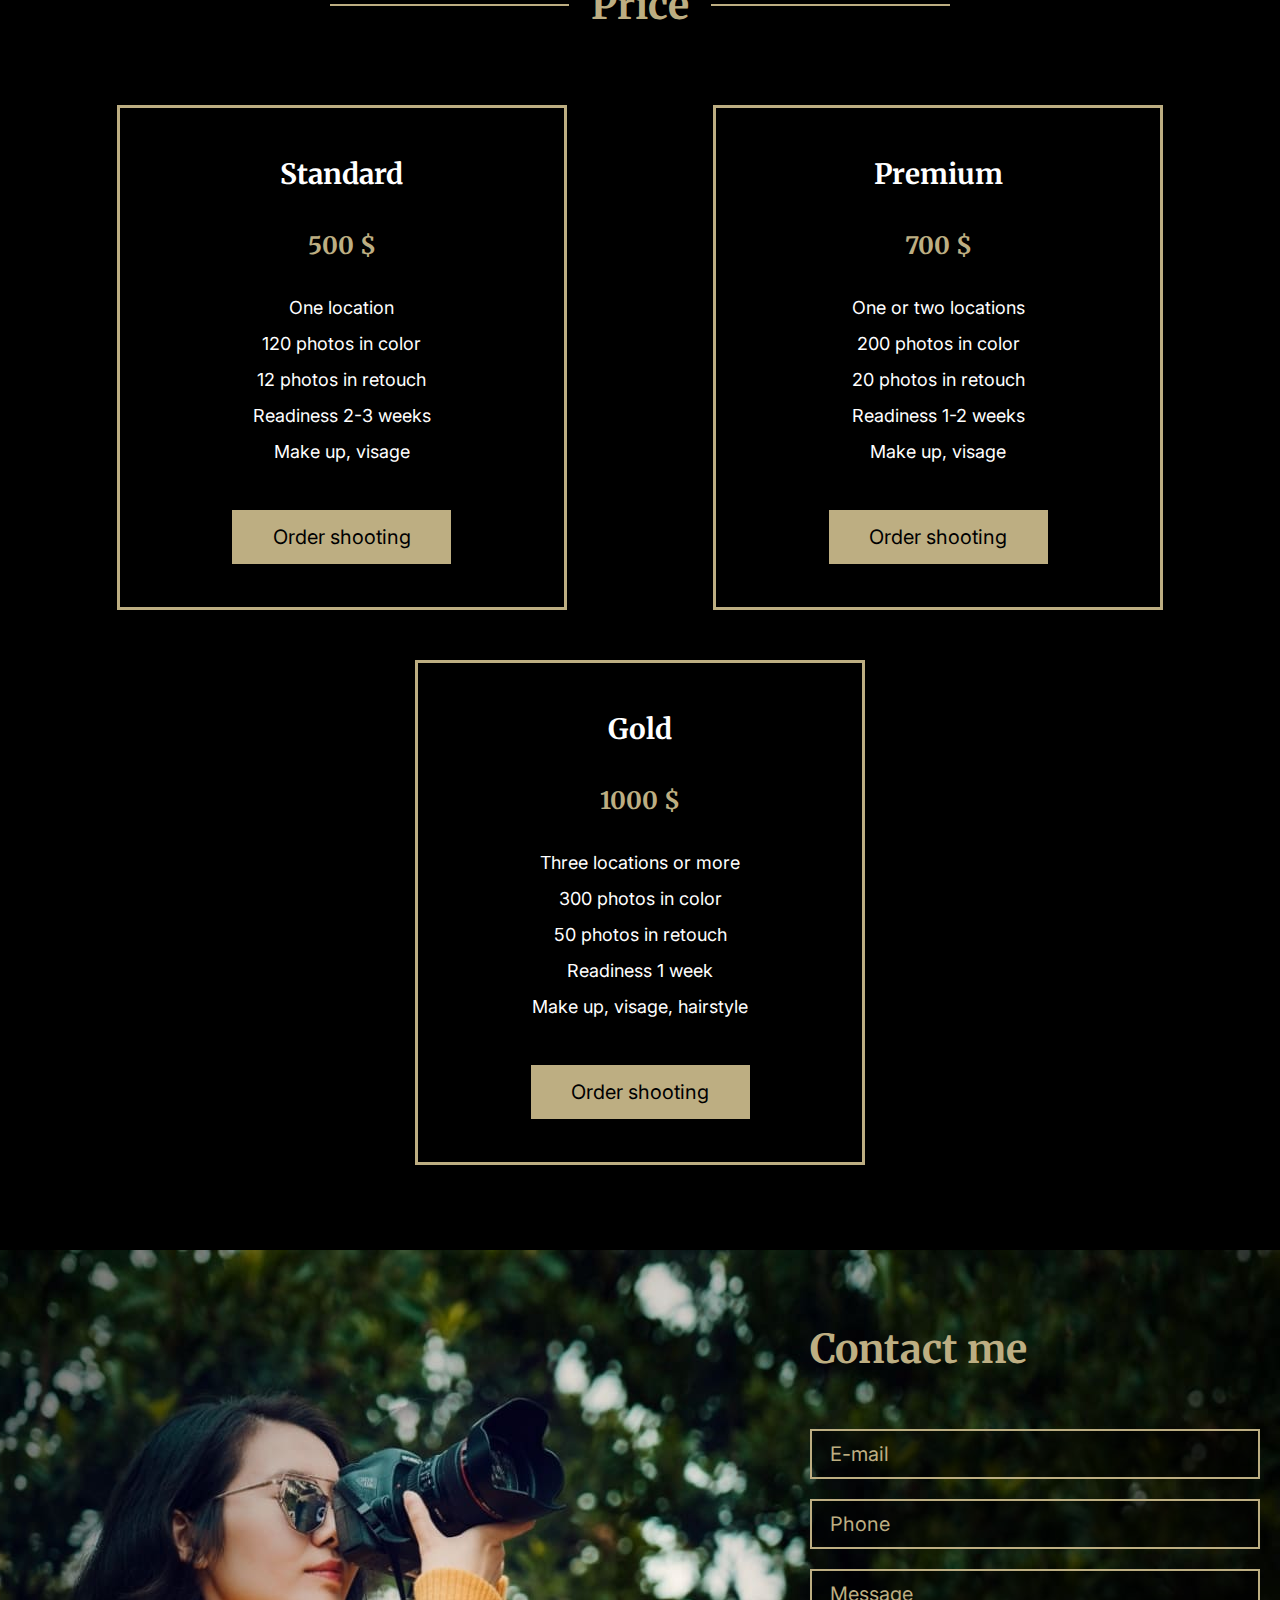
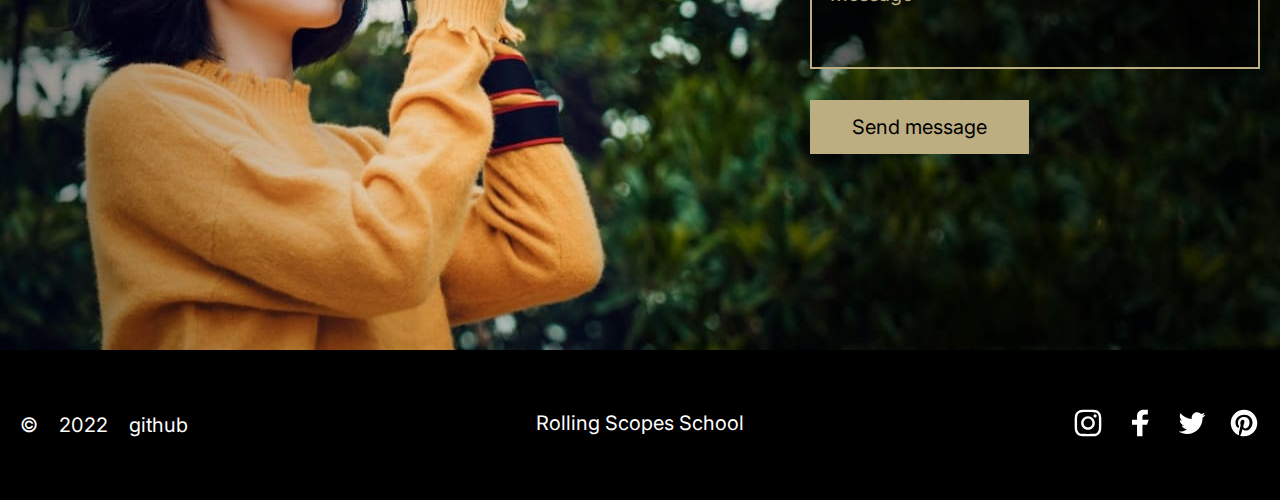
==== commit 9bc9f8f4: "feat: add adaptive section contacts" ====
--- a/portfolio/index.html
+++ b/portfolio/index.html
@@ -179,7 +179,7 @@
             </div>
         </section> 
     </main>
-    <!-- <footer class="footer">
+    <footer class="footer">
         <div class="container">
             <div class="info">
                <div class="info-git">
@@ -210,7 +210,7 @@
                </div>
             </div>            
         </div>
-    </footer> -->
+    </footer>
 
     <script src="./index.js"></script>
 </body>
--- a/portfolio/css/style.css
+++ b/portfolio/css/style.css
@@ -305,7 +305,7 @@
 
 .video-player {
     max-width: 1400px;
-    min-height: 513px;
+    min-height: 707px;
     position: relative;
     margin: 0 auto;
 }
@@ -694,7 +694,7 @@
 /* adaptive section Skills */
 
 @media (max-width: 768px) {
-    .section-box{
+    .section-box {
         margin-top: -10px;
         margin-bottom: 44px;
         justify-content: space-around;       
@@ -704,6 +704,7 @@
         font-size: 32px;
         max-width: 131px;
     }
+
     .section-box::before {
         width: 56%;
     }
@@ -717,11 +718,13 @@
         height: 224px;
         
     }
+
     .item-text {
         margin-top: 80px;
         margin-bottom: 20px;
         line-height: 40px;
     }
+
     .item-subtext {
         max-width: 280px;
         height: 44px;
@@ -729,28 +732,30 @@
         margin-left: 10px;
         margin-right: 10px;
     }
+
     .skills-item:nth-child(3), .skills-item:nth-child(4){
         margin-top: 36px;
     }
+
     .skills-item:nth-child(2), .skills-item:nth-child(4){
         margin-right: 4px;
     }
 }
 
-@media (max-width: 723px){
+@media (max-width: 723px) {
     .skills-items {
         justify-content: space-around;
     }
 }
 /* adaptive section Portfolio */
 
-@media (max-width: 1439px){
+@media (max-width: 1439px) {
     .portfolio-images {
         justify-content: center;
-
-    }
-}
-@media (max-width: 980px){
+    }
+}
+
+@media (max-width: 980px) {
     .portfolio-buttons {
         max-width: 445px;
         display: flex;
@@ -759,13 +764,14 @@
         gap: 5px;
         padding-top: 9px;      
     }
+
     .portfolio-images {
         justify-content: center;
         margin-bottom: 90px;
       }
 }
 
-@media (max-width: 768px){
+@media (max-width: 768px) {
     .portfolio-title {
         max-width: 185px;
     }
@@ -774,8 +780,9 @@
         max-width: 100%;
     }
 }
-@media (max-width: 480px){
-    .portfolio-buttons{
+
+@media (max-width: 480px) {
+    .portfolio-buttons {
         margin-bottom: 25px;
     }
 
@@ -794,9 +801,13 @@
     
     .video-button {
         top: 29%;
-        left:calc(100%-39%);
-        
-    }
+        left:calc(100%-39%);        
+    }
+
+    .video-player {
+        min-height: 513px;        
+    }
+
     .video-img {
         transform: scale(0.5);
     }
@@ -808,9 +819,20 @@
     .price-items {
         flex-wrap: wrap;
         justify-content: space-evenly;
-        gap: 50px;
-    }   
-}
+        gap: 50px;        
+    }
+
+    .price {
+        height: 1285px;
+    }    
+}
+
+@media (max-width: 989px) {
+    .price {
+        height: 1827px;
+    }    
+}
+
 
 @media (max-width: 768px) {
     .price-title {
@@ -822,14 +844,38 @@
     }
 
     .price-item {
-        max-width: 420px;
+        max-width: 100%;
         padding: 0 5px;       
     }
-    
-}
-
+    .price-button {
+        max-width: 100%;
+    }
+}
 /* adaptive section Contacts */
 
-@media (max-width: 1439px) {
-     
-}
+@media (max-width: 768px) {
+    .contacts-content {
+        margin: 0 auto;
+        text-align: center;
+        padding-top: 50px;
+    }
+    .contacts {
+        background-image: url(../assets/img/contacts-small.jpg);
+        background-size: auto 600px;
+        height: 600px;
+    }
+
+    .contacts-title {
+        font-size: 32px;
+        margin-bottom: 31px;        
+    }
+         
+}
+@media (max-width: 568px) {
+    .contacts-message, .contacts-tel, .contacts-email, .contacts-title, .contacts-content {
+        max-width: 100%;
+    }
+    .contacts-button {
+        max-width: 100%;
+    }
+}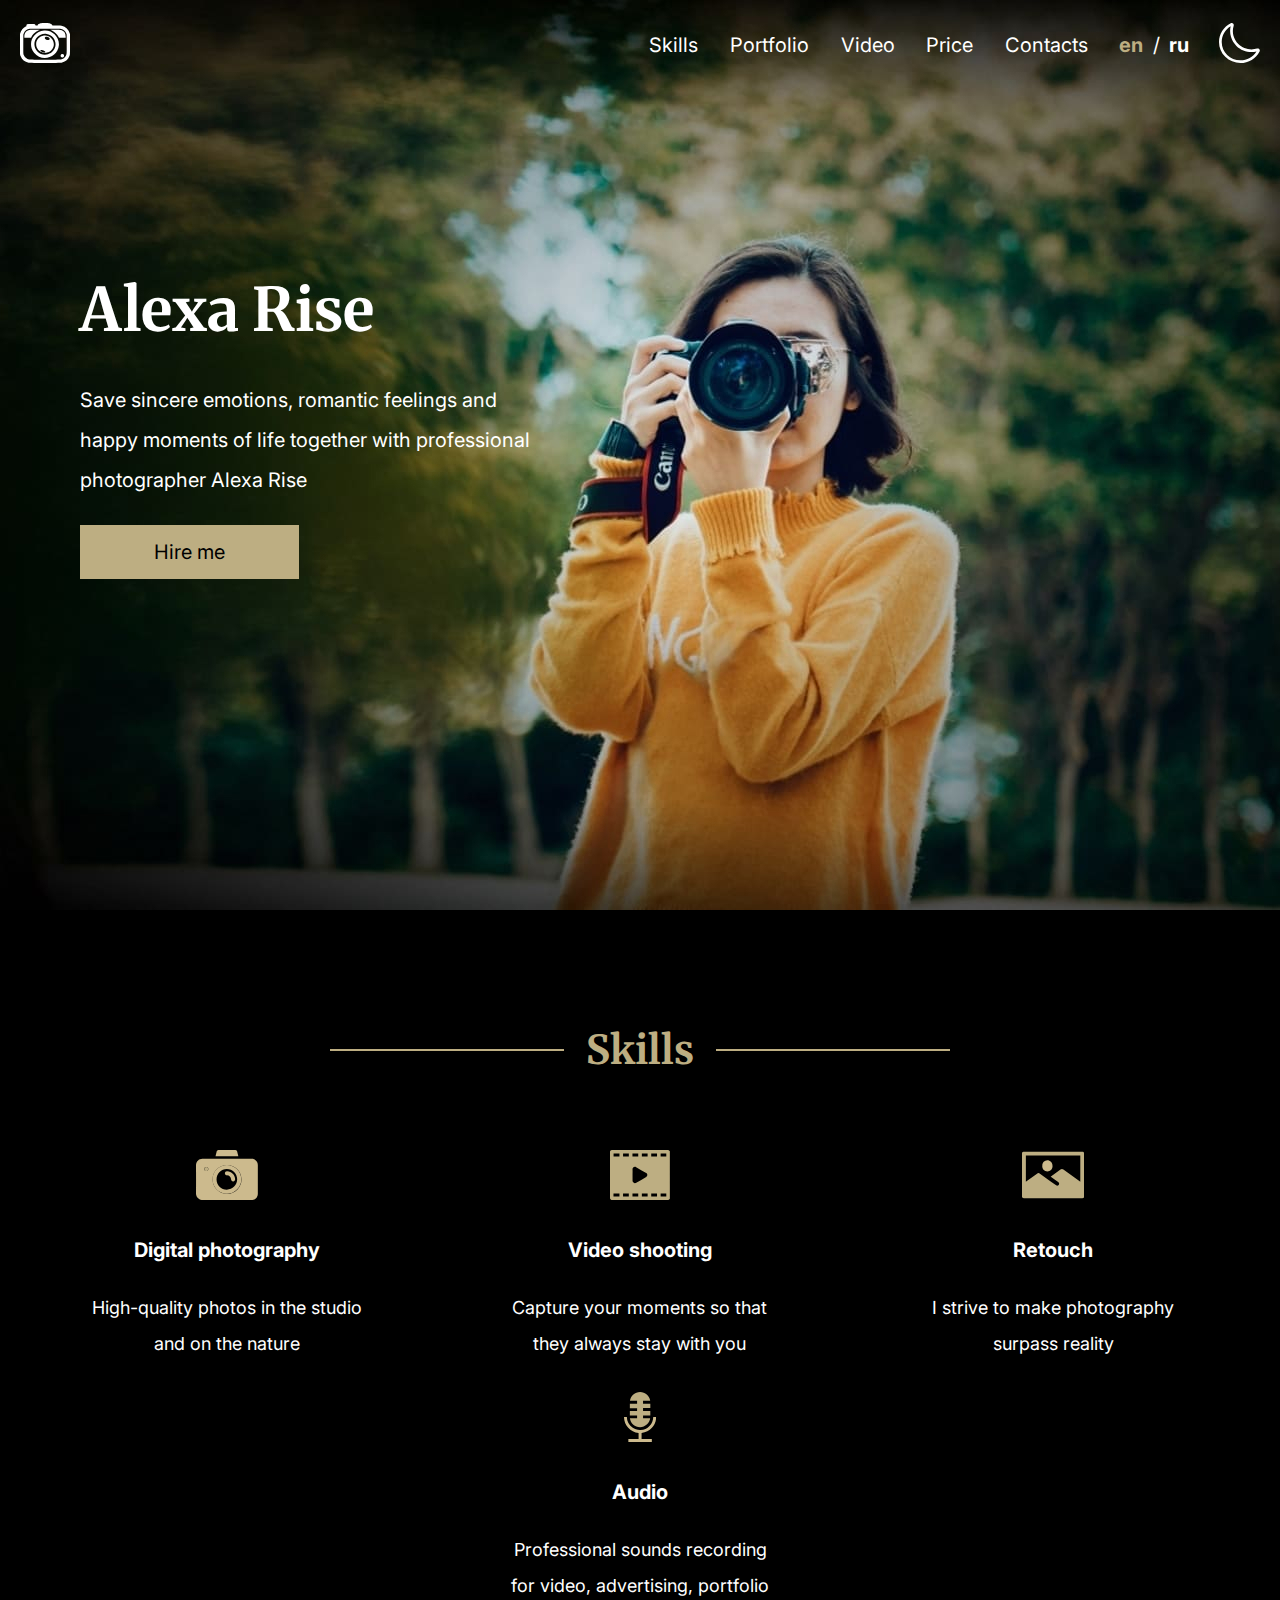
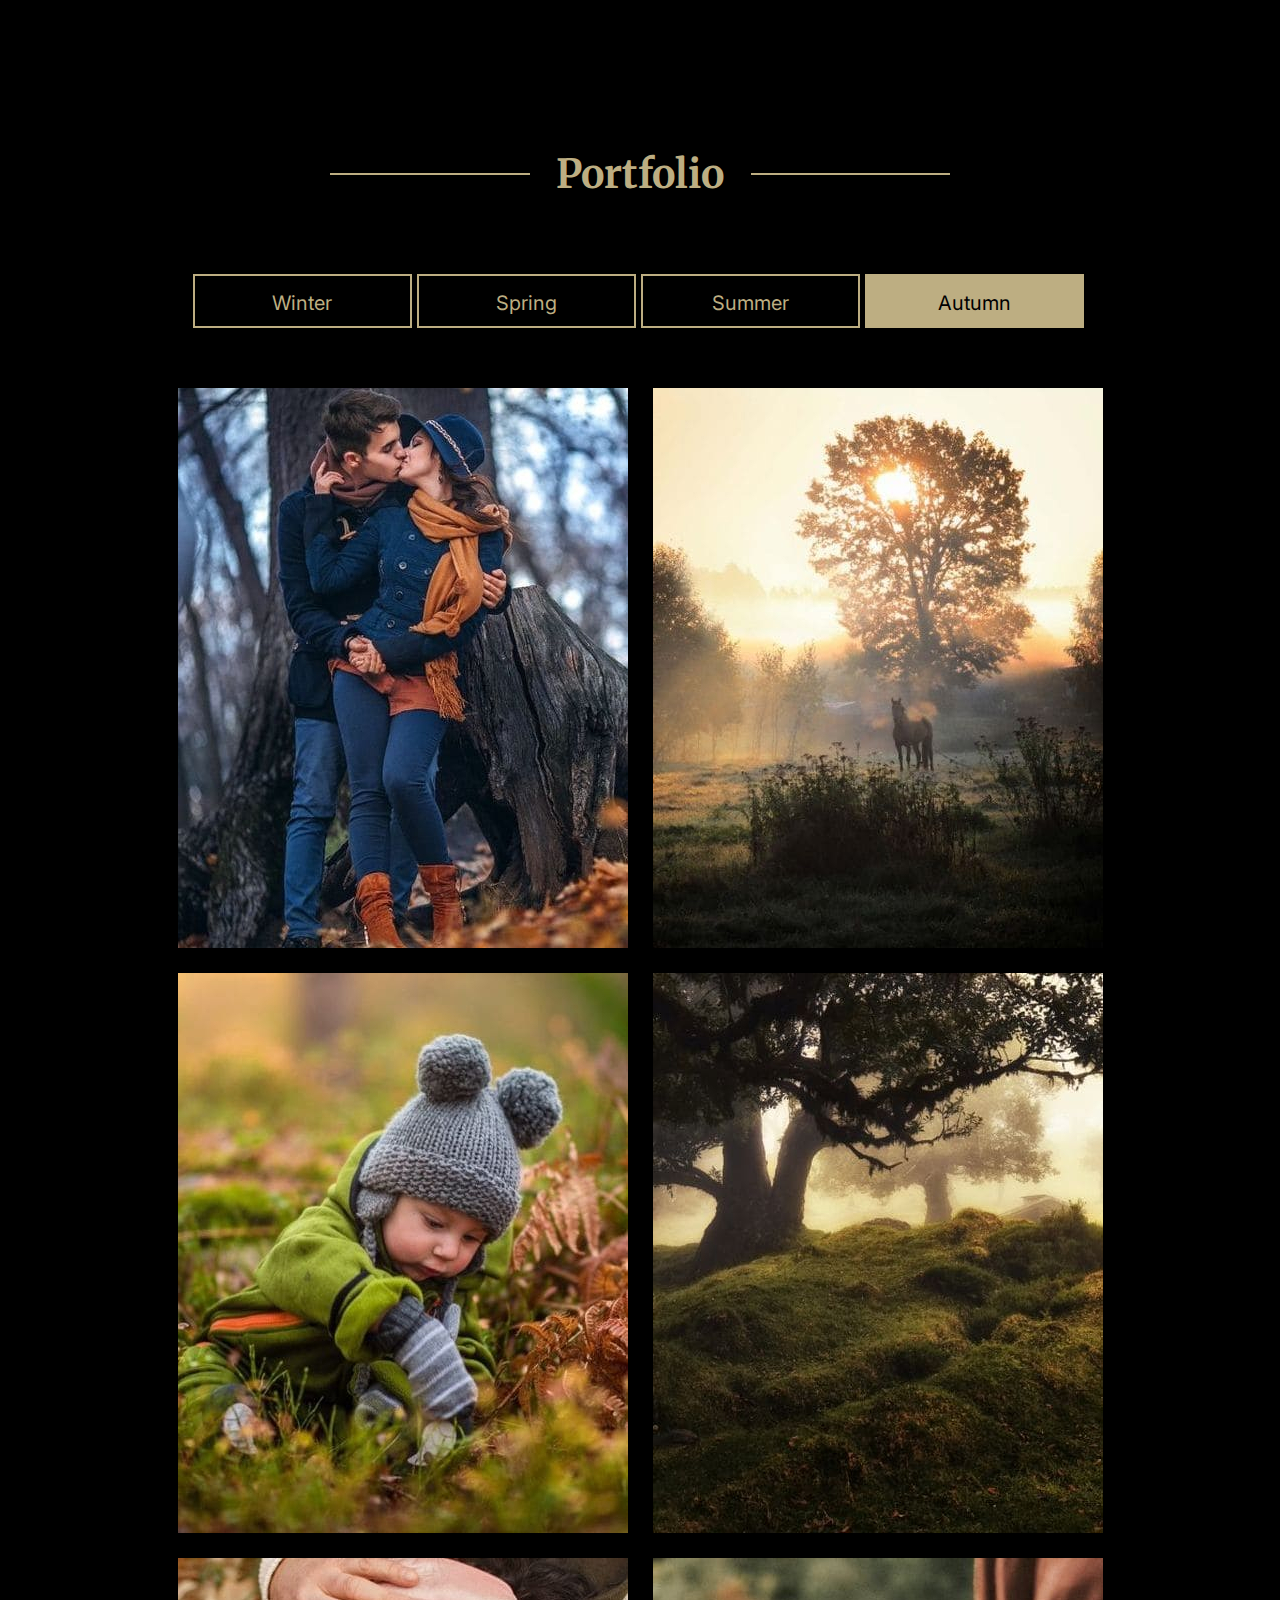
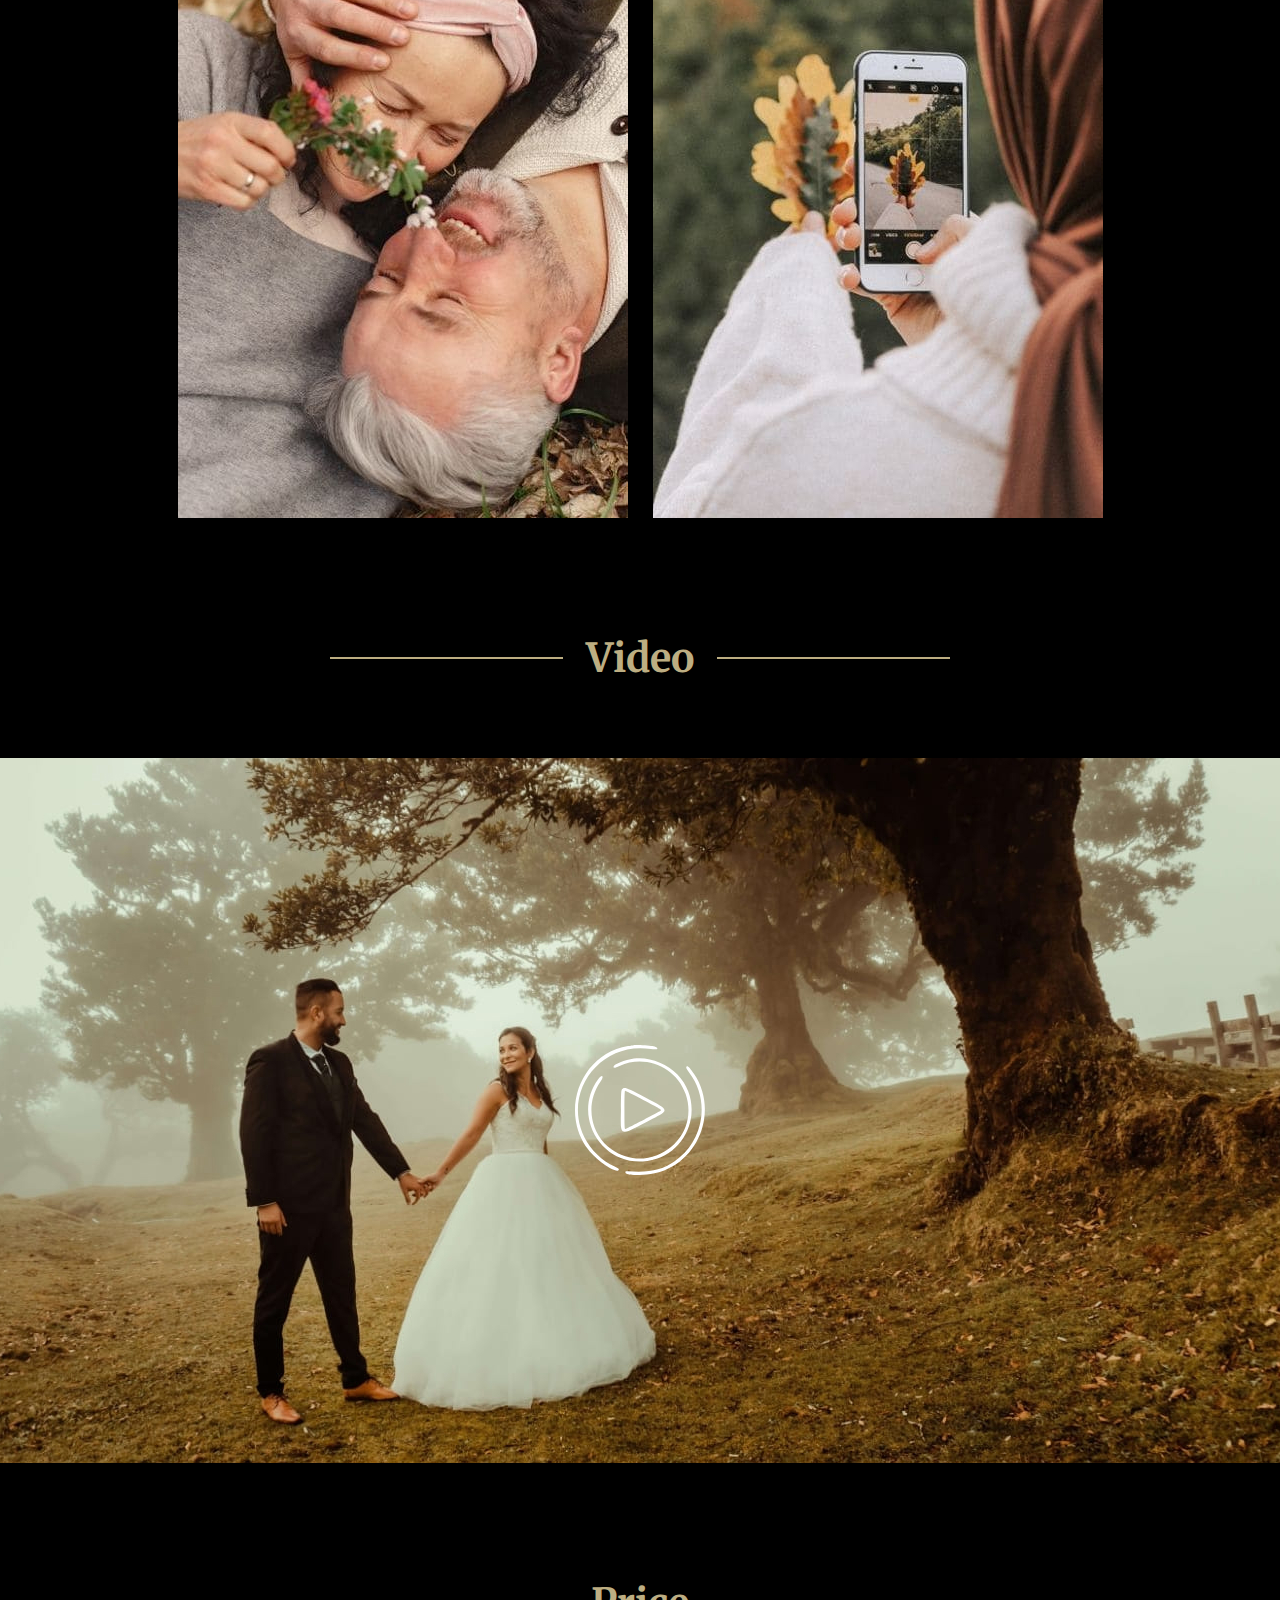
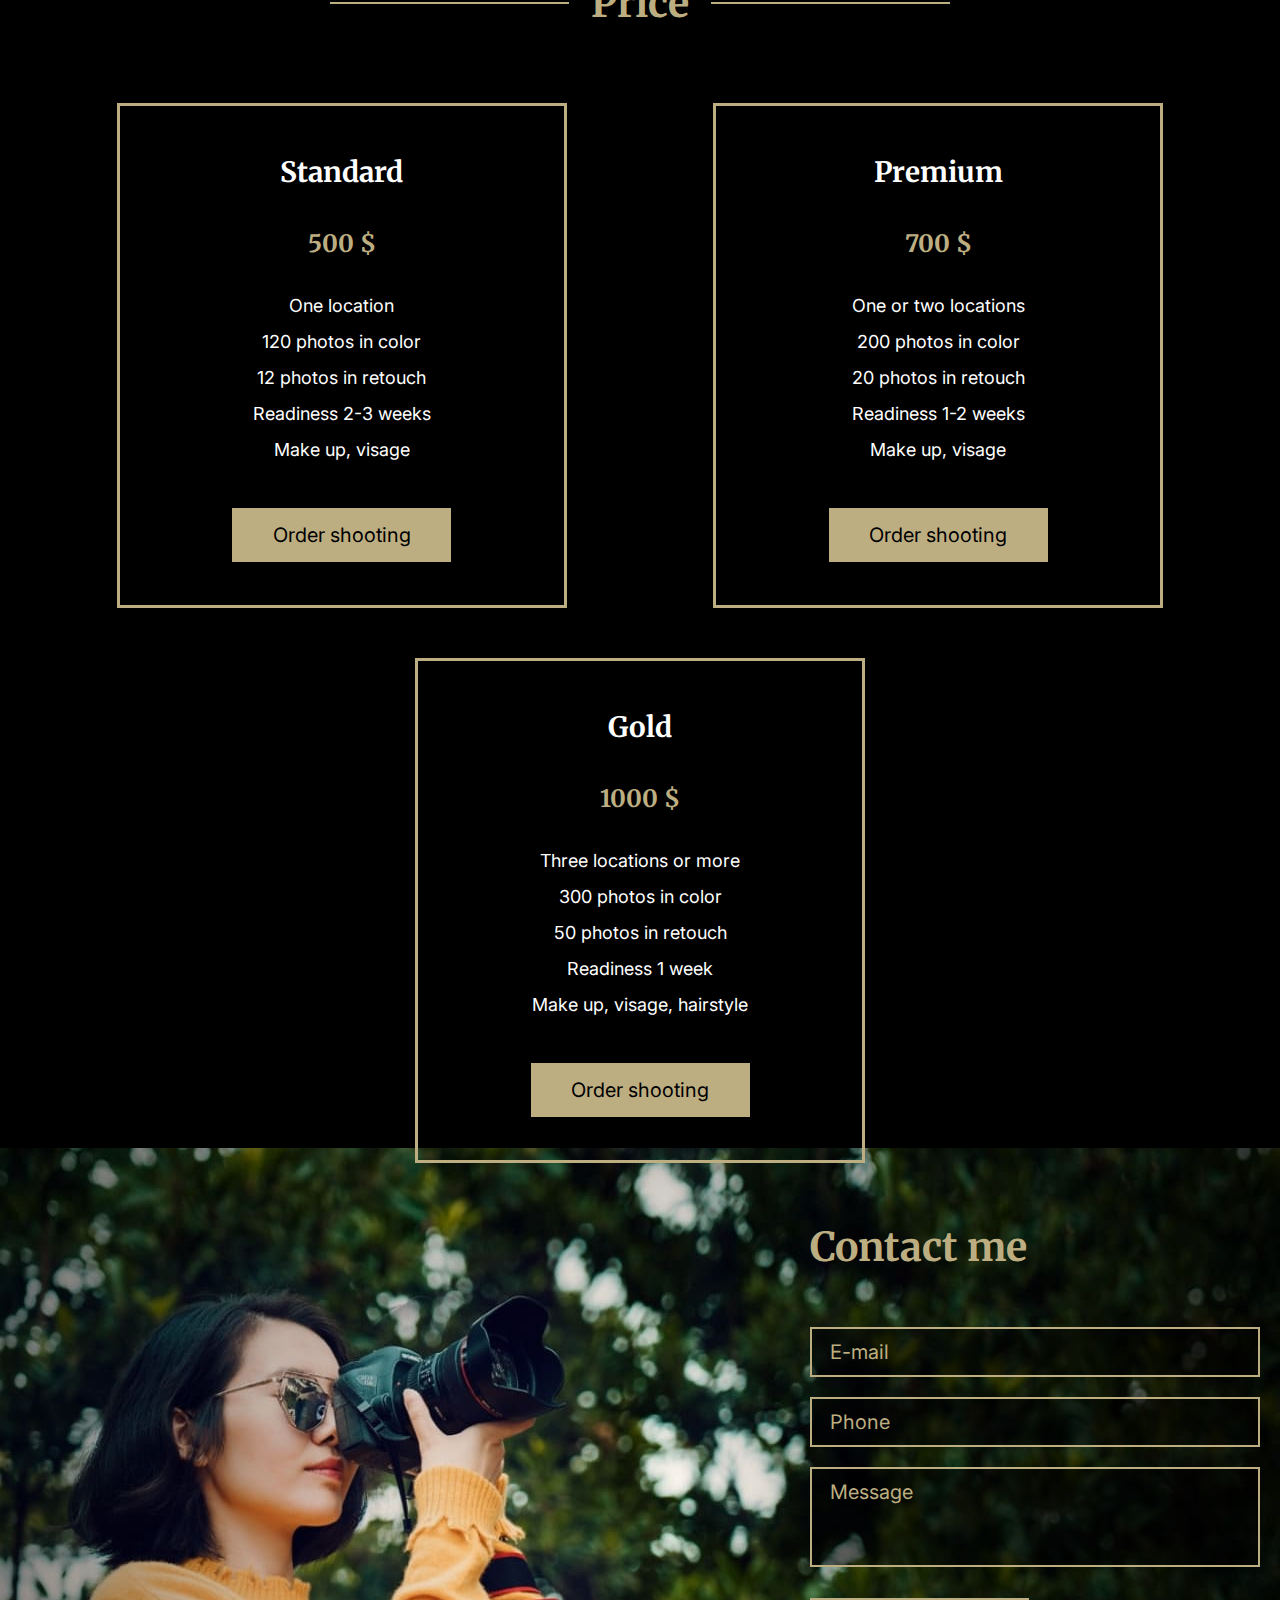
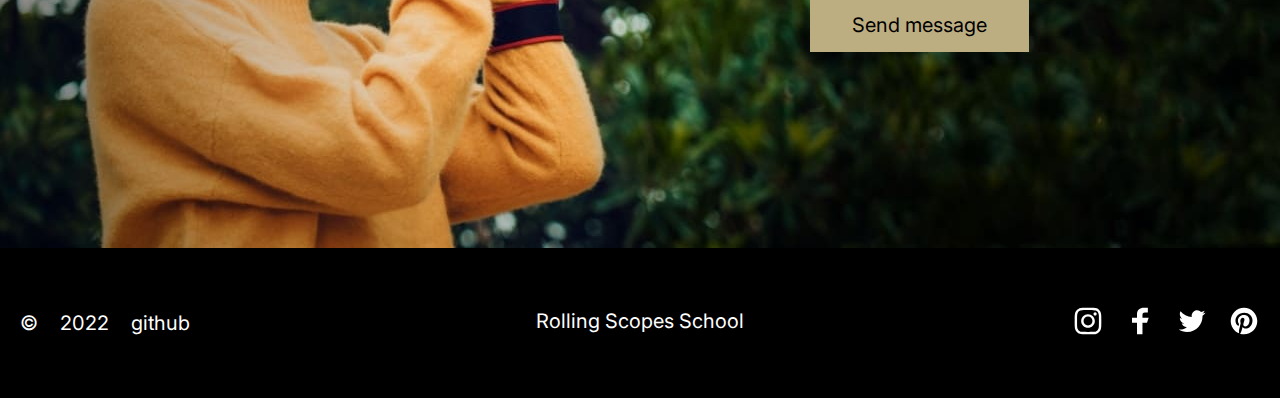
==== commit 5452de6e: "feat: add light-dark theme" ====
--- a/portfolio/index.html
+++ b/portfolio/index.html
@@ -42,11 +42,15 @@
             </nav>
             <div class="languages"><a class="en-link" href="#">en</a><span class="slash">/</span><a class="ru-link" href="#">ru</a>
             </div>
+            <div class="theme">
+                <a href="#" class="theme-link themetoggle"><img src="./assets/svg/theme-light.svg" alt="theme-light"></a>
+            </div>
             <div class="menu-burger">
                 <span class="menu-line"></span>
                 <span class="menu-line"></span>
                 <span class="menu-line"></span>
             </div>
+
         </div>
     </header>
     <main class="main">
@@ -114,7 +118,7 @@
                     <h2 class="title video-title">Video</h2>
                 </div>
                 <div class="video-player">
-                    <!-- <img class="video-img" src="./assets/img/video-player.jpg" alt="video-image"> -->
+                   
                     <button class="video-button" type="button">
                         <img class="video-img" src="./assets/svg/play-hover.svg" alt="button-img">
                     </button>
--- a/portfolio/css/style.css
+++ b/portfolio/css/style.css
@@ -15,7 +15,6 @@
     color: #FFFFFF;
     background-color: #000000;
     
-    
 }
 
 a {
@@ -111,7 +110,6 @@
 .ru-link:hover {
     color: var(--color-gold);
 }
-
 
 
 .hero {
@@ -165,12 +163,17 @@
 }
 
 /* section skills */
+.skills {
+    min-height: 482px;
+    padding-top: 100px;
+    margin: 0 auto;
+    background-color: #000000;
+}
 
 .section-box {
     position: relative;
     display: flex;
-    justify-content: center;
-    margin-top: 100px;
+    justify-content: center;    
     margin-bottom: 60px;
 }
 
@@ -250,6 +253,11 @@
 
 /* section portfolio */
 
+.portfolio {
+   min-height: 1500px;
+   padding-top: 100px;
+}
+
 .portfolio-title {
     width: 221px;
 }
@@ -290,12 +298,14 @@
 /* section video */
 .video-title{
     width: 154px;
+    
 }
 
 .video {
-    
+    min-height: 945px;
+    padding-top: 100px;
     background-image: url(../assets/img/video-player.jpg);
-    background-position: center 140px;
+    background-position: center 240px;
     background-repeat: no-repeat;    
 }
 
@@ -305,7 +315,7 @@
 
 .video-player {
     max-width: 1400px;
-    min-height: 707px;
+    min-height: 705px;
     position: relative;
     margin: 0 auto;
 }
@@ -330,7 +340,8 @@
 
 /* section price */
 .price {
-    height: 745px;
+    height: 845px;
+    padding-top: 100px;
 }
 
 .price-title {
@@ -385,6 +396,7 @@
     margin: 0;
 }
  /* section contacts */
+
  .contacts {
     background-image: url(../assets/img/contacts-bg.jpg);
     background-size: auto 700px;
@@ -422,6 +434,7 @@
     padding-left: 18px;
     border: 2px solid var(--color-gold);
     background: rgba(0, 0, 0, 0.5);
+    caret-color: var(--color-gold);
 }
 
 .contacts-tel {
@@ -431,6 +444,7 @@
     padding-left: 18px;
     border: 2px solid var(--color-gold);
     background: rgba(0, 0, 0, 0.5);
+    caret-color: var(--color-gold);
 }
 
 .contacts-message {
@@ -442,6 +456,7 @@
     border: 2px solid var(--color-gold);
     background: rgba(0, 0, 0, 0.5);
     resize: none;
+    caret-color: var(--color-gold);
 }
 
 ::placeholder {
@@ -467,6 +482,7 @@
 }
 
 .git-list{
+    width: 170px;
     display: flex;
     justify-content: space-between;
     padding: 0;
@@ -556,12 +572,53 @@
     transform: translateY(-13px) rotate(-45deg);
 }
 
+/* theme light-dark */
+.theme {
+    margin-left: 30px;
+}
+
+.theme-link{
+    transition: 0.3s;
+}
+
+.theme-link:hover{
+    filter: invert(26%) sepia(15%) saturate(638%) hue-rotate(7deg) brightness(92%) contrast(87%);
+}
+
+.dark.skills, .dark.portfolio, .dark.video, .dark.price {
+    background-color: #FFFFFF;
+    color: var(--color-black);
+}
+
+.dark h2 {
+    background-color: #FFFFFF;
+    color: var(--color-black);
+}
+
+.dark .section-box::before {    
+    background-color: var(--color-black);
+}
+
+
 /* Media Queries */
 
 @media (max-width: 768px){
     body.lock {
         overflow: hidden;
     }
+
+    .menu-list.open:after {
+        content: "";
+        width: 100%;
+        height: 100%;
+        position: fixed;
+        top: 0;
+        left: 0;
+        background: #000;
+        z-index: -10;
+        opacity: 0.5;
+    }
+   
 
     .menu-list {
         position: absolute;
@@ -571,14 +628,17 @@
         height: 100vh;
         display: block;
         padding-left: 127px;
-        padding-top: 140px;
+        padding-top: 144px;
         background-color: #000000;
         transition: 0.9s;
         z-index: 10;
-       
-    }
-    .body {
-        overflow: hidden;
+        overflow: auto;
+    }
+
+    .menu-list.dark.open  {
+        background-color: #FFFFFF;
+        color: var(--color-black);
+        z-index: auto;   
     }
 
     .menu {
@@ -631,7 +691,7 @@
     }
      
     .hero {
-        height: 590px;
+        height: 500px;
         background-image: url('../assets/img/bg-small.jpg');
     }
 
@@ -692,8 +752,22 @@
 }
 
 /* adaptive section Skills */
+@media (max-width: 1319px) {
+    .skills-items {
+        justify-content: space-around;
+    }
+
+    .item-text {
+        margin-top: 80px;
+        margin-bottom: 20px;
+        line-height: 40px;
+    }
+}
 
 @media (max-width: 768px) {
+    .skills {
+        padding-top: 90px;
+    }
     .section-box {
         margin-top: -10px;
         margin-bottom: 44px;
@@ -710,21 +784,15 @@
     }
 
     .skills-items {
-        margin-bottom: 130px;
+        justify-content: space-between;
+        margin-bottom: 0px;
     }
 
     .skills-item {
         max-width: 300px;
-        height: 224px;
-        
-    }
-
-    .item-text {
-        margin-top: 80px;
-        margin-bottom: 20px;
-        line-height: 40px;
-    }
-
+        height: 224px;        
+    }
+    
     .item-subtext {
         max-width: 280px;
         height: 44px;
@@ -742,7 +810,7 @@
     }
 }
 
-@media (max-width: 723px) {
+@media (max-width: 740px) {
     .skills-items {
         justify-content: space-around;
     }
@@ -767,11 +835,14 @@
 
     .portfolio-images {
         justify-content: center;
-        margin-bottom: 90px;
+        margin-bottom: 0px;
       }
 }
 
 @media (max-width: 768px) {
+    .portfolio{
+        padding-top: 130px;
+    }
     .portfolio-title {
         max-width: 185px;
     }
@@ -787,16 +858,19 @@
     }
 
     .skills-items {
-        margin-bottom: 50px;
+        margin-bottom: px;
     }
 }
 
 /* adaptive section Video */
 
 @media (max-width: 768px) {
-    .video {    
+    .video {
+        padding-top: 90px;
+        min-height: 628px;        
         background-image: url(../assets/img/video-player-small.jpg);
-        background-position: center 130px;
+        background-position: center 210px;
+        background-size: auto auto;
     }
     
     .video-button {
@@ -829,10 +903,10 @@
 
 @media (max-width: 989px) {
     .price {
-        height: 1827px;
+        height: 1825px;
+        padding-top: 0;
     }    
 }
-
 
 @media (max-width: 768px) {
     .price-title {
@@ -844,10 +918,17 @@
     }
 
     .price-item {
+        width: 420px;
+        padding: 0 5px;       
+    }
+
+    .price-button {
         max-width: 100%;
-        padding: 0 5px;       
-    }
-    .price-button {
+    }
+}
+
+@media (max-width: 768px) {
+    .price-item {
         max-width: 100%;
     }
 }
@@ -859,18 +940,20 @@
         text-align: center;
         padding-top: 50px;
     }
+
     .contacts {
         background-image: url(../assets/img/contacts-small.jpg);
         background-size: auto 600px;
-        height: 600px;
+        height: 600px;    
     }
 
     .contacts-title {
         font-size: 32px;
-        margin-bottom: 31px;        
+        margin-bottom: 35px;        
     }
          
 }
+
 @media (max-width: 568px) {
     .contacts-message, .contacts-tel, .contacts-email, .contacts-title, .contacts-content {
         max-width: 100%;
@@ -878,4 +961,37 @@
     .contacts-button {
         max-width: 100%;
     }
+}
+
+/* adaptive footer */
+
+@media (max-width: 768px) {
+    .info {
+        display: block;
+        text-align: center;
+        margin: 0 auto;
+        align-items: center;
+        padding-top: 14px;
+    }
+    .info-git {
+        margin: 0 auto;
+        align-items: center;
+        margin-bottom: 4px;
+        padding-left: 4px;
+    }
+
+    .info-school {
+        margin: 0 auto;
+        padding: 0;
+        align-items: center;
+    }
+
+    .info-contacts {
+        margin: 0 auto;
+        align-items: center;
+    }
+
+    .contacts-list {
+        padding: 0;
+    }
 }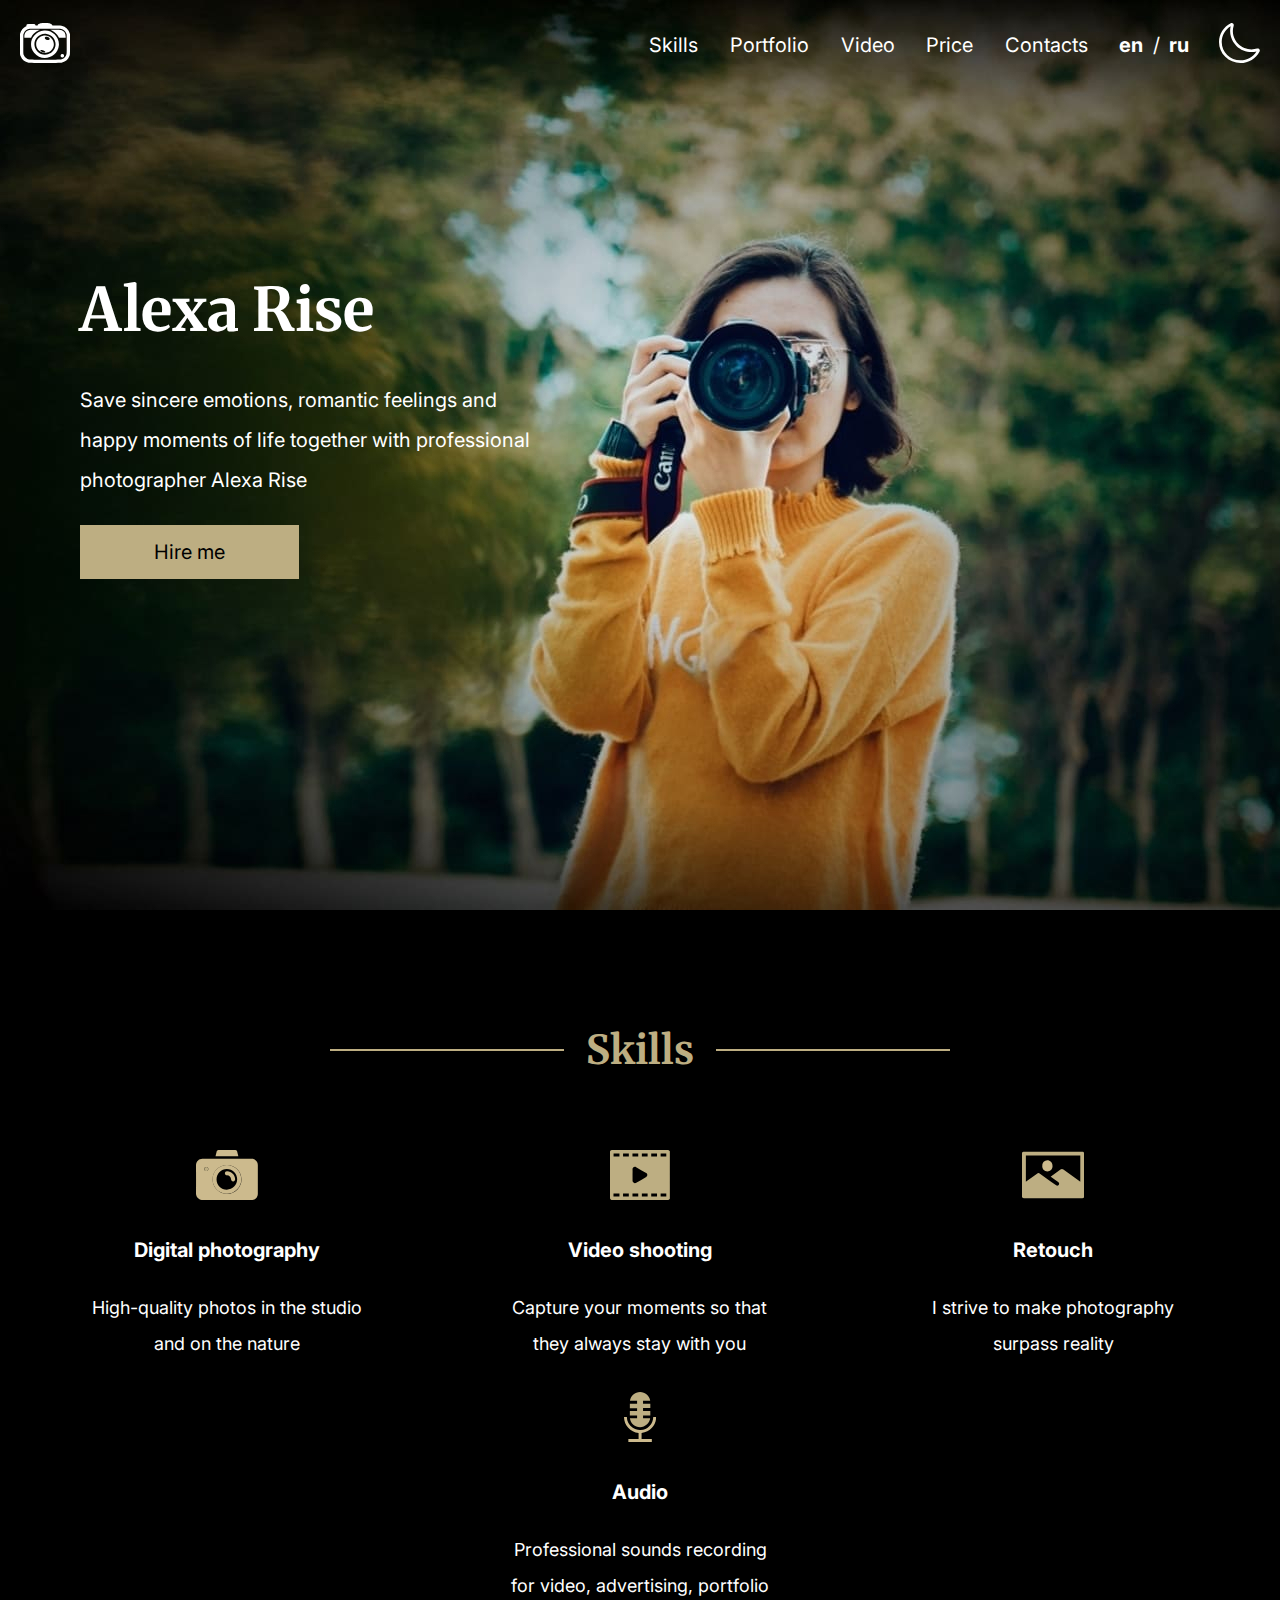
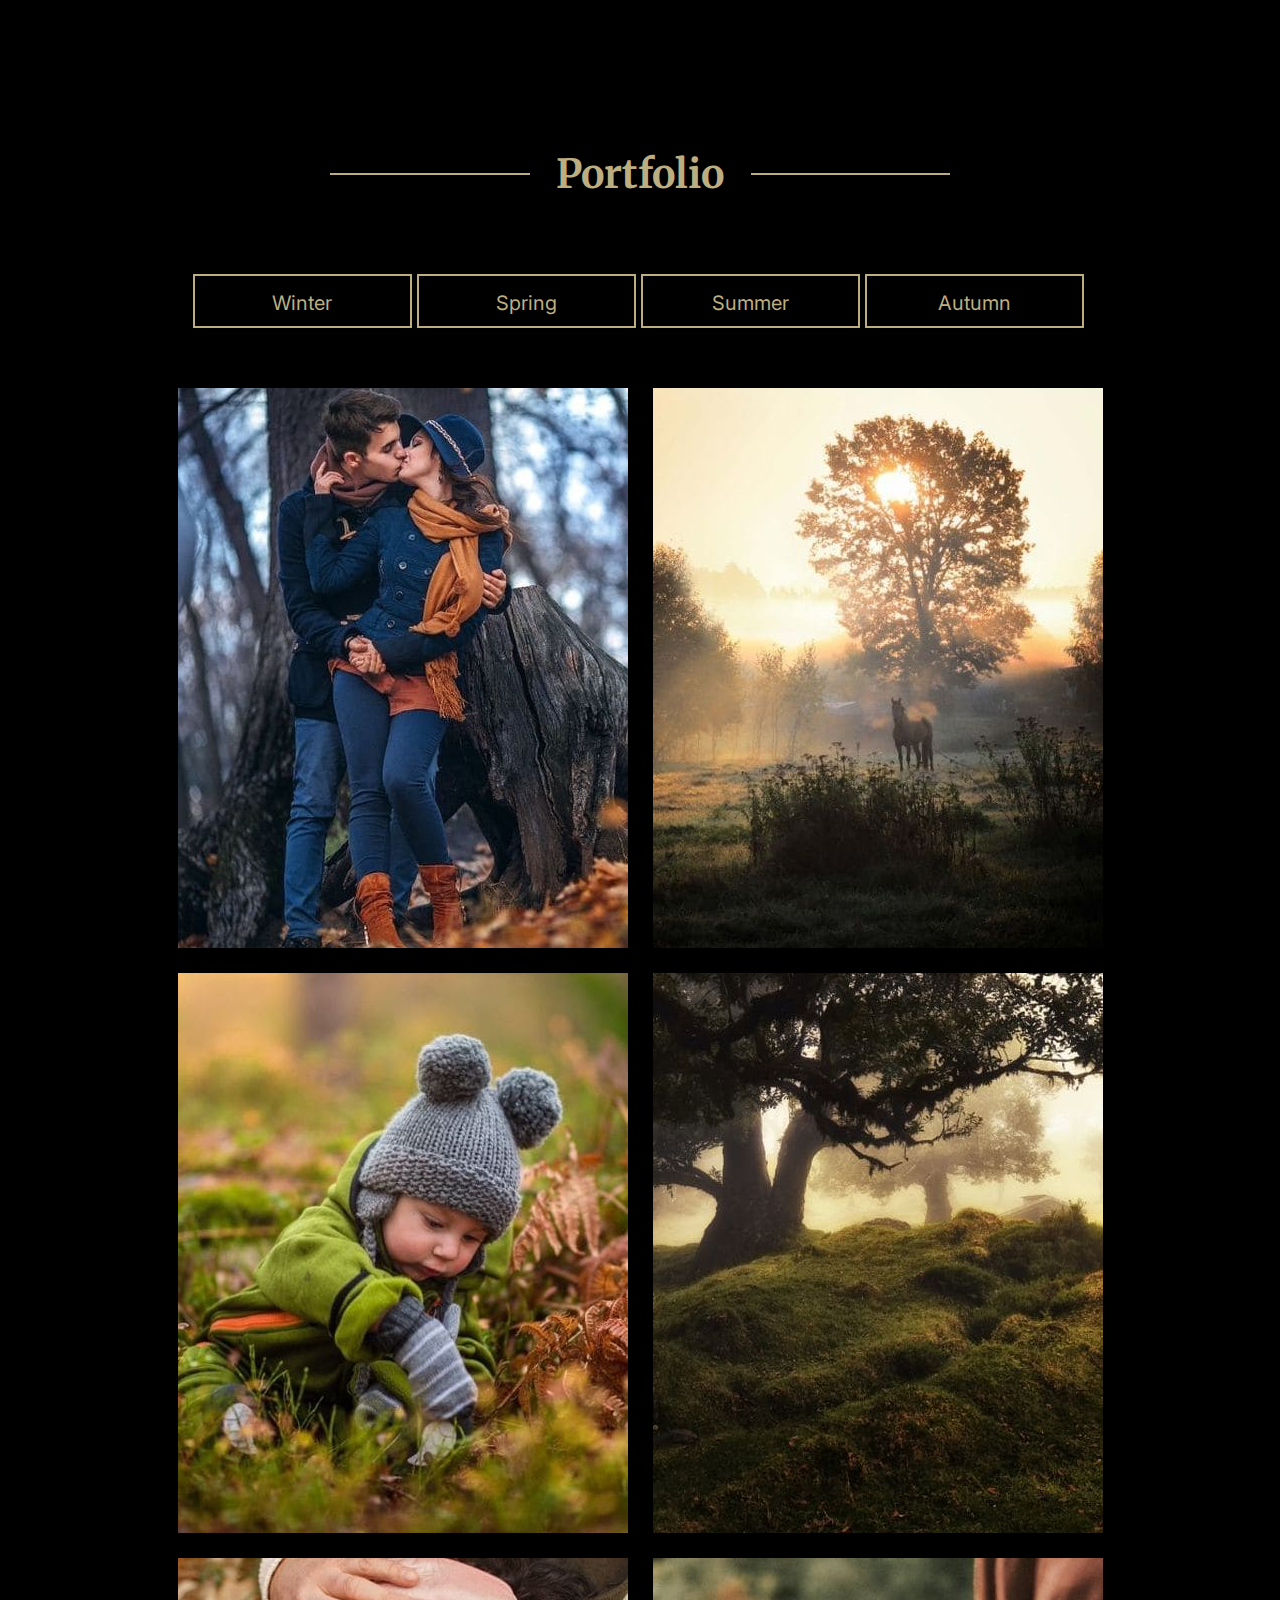
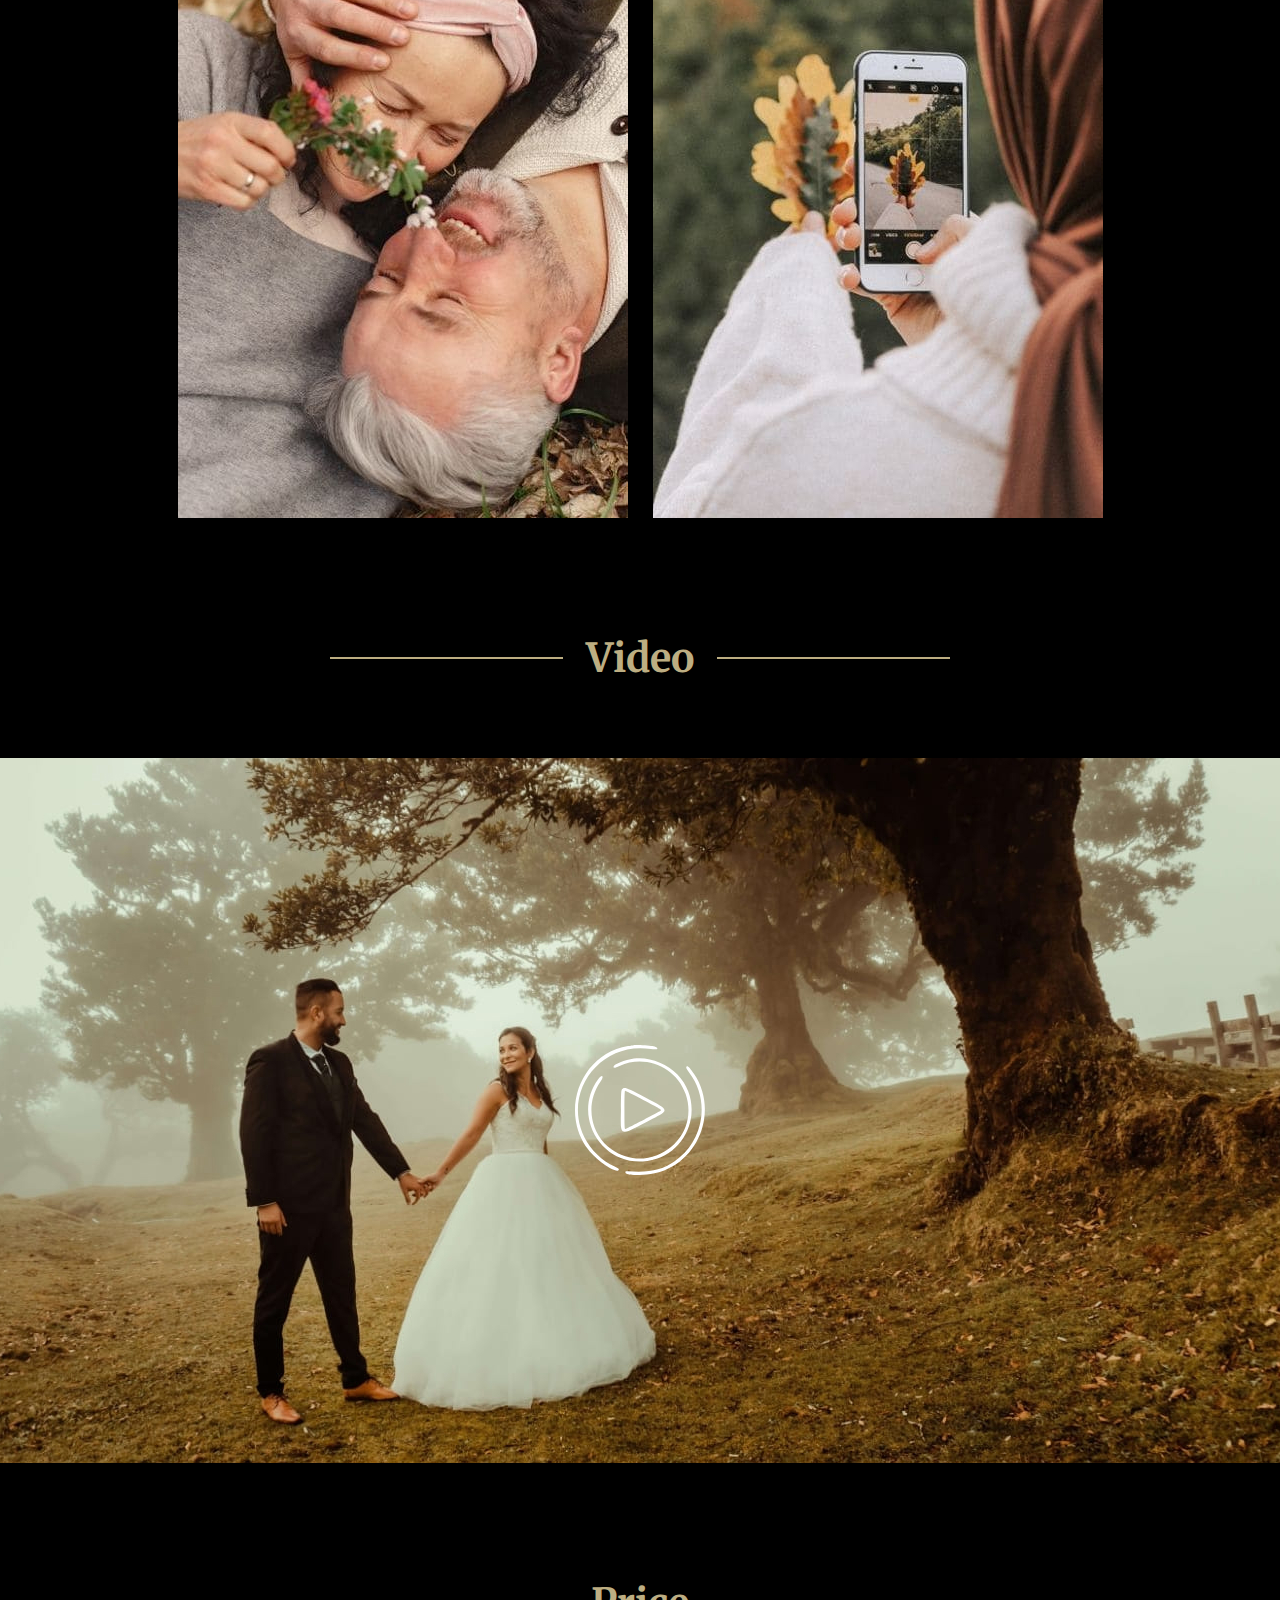
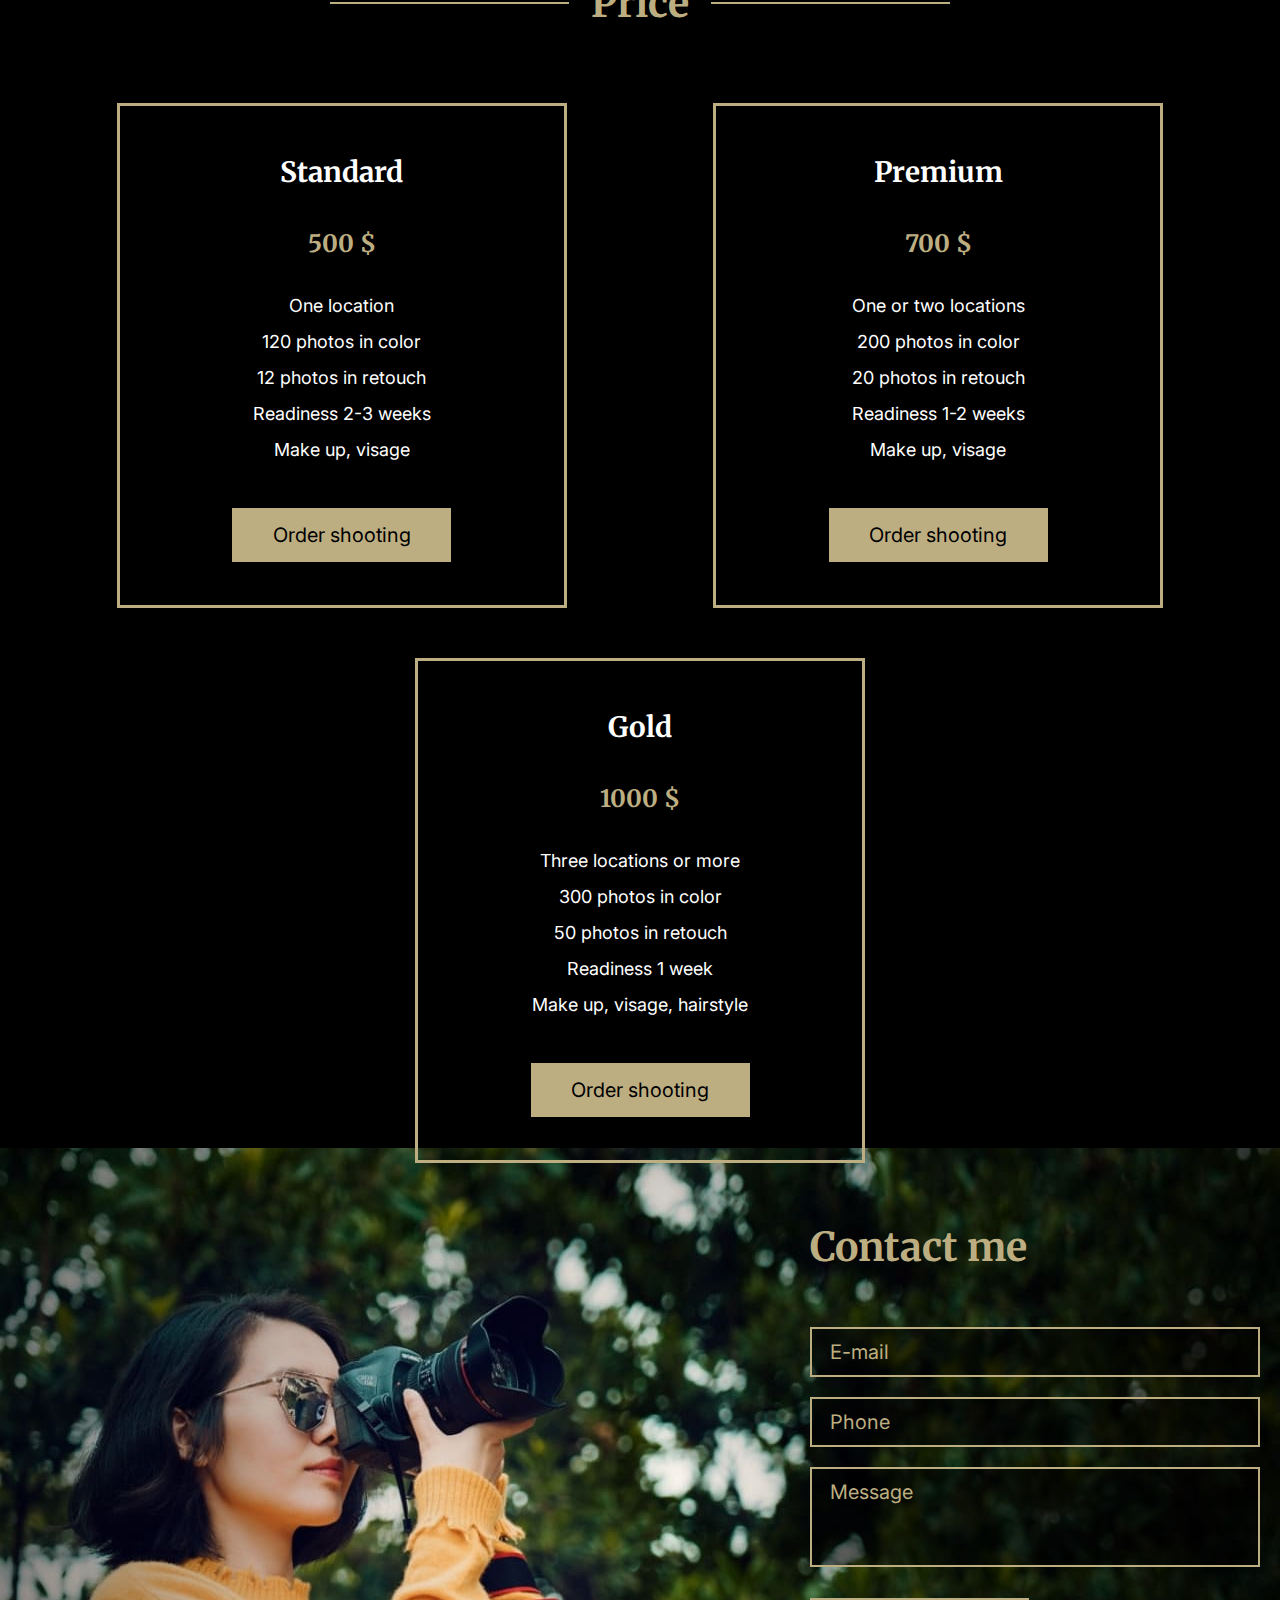
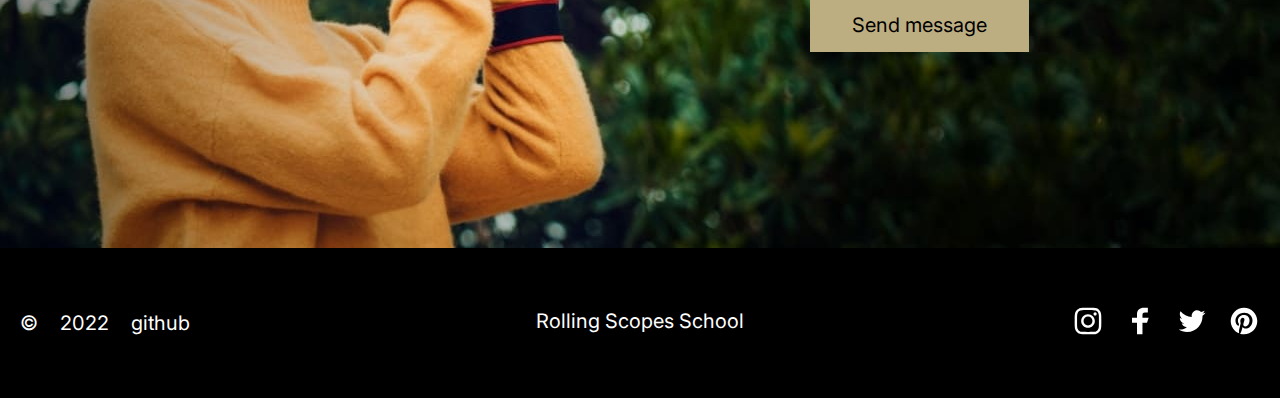
==== commit b44b11c9: "feat: add change images in portfolio" ====
--- a/portfolio/index.html
+++ b/portfolio/index.html
@@ -96,10 +96,10 @@
                     <h2 class="title portfolio-title">Portfolio</h2>
                 </div>
                 <div class="portfolio-buttons">
-                    <button class="portfolio-button btn" type="submit">Winter</button>
-                    <button class="portfolio-button btn" type="submit">Spring</button>
-                    <button class="portfolio-button btn" type="submit">Summer</button>
-                    <button class="portfolio-button btn" type="submit">Autumn</button>
+                    <button class="portfolio-button btn" data-season="winter">Winter</button>
+                    <button class="portfolio-button btn" data-season="spring">Spring</button>
+                    <button class="portfolio-button btn" data-season="summer">Summer</button>
+                    <button class="portfolio-button btn" data-season="autumn">Autumn</button>
                 </div>
                 <div class="portfolio-images">
                     <img class="portfolio-img" src="./assets/img/portfolio-img-1.jpg" alt="portfolio-image">
--- a/portfolio/css/style.css
+++ b/portfolio/css/style.css
@@ -104,6 +104,10 @@
     font-weight: 700;
     font-size: 20px;
     line-height: 50px;
+    transition: 0.3s;
+}
+
+.en-link:hover {
     color: var(--color-gold);
 }
 
@@ -278,10 +282,7 @@
     color: #FFFFFF;
 }
 
-.portfolio-button:nth-child(4) {
-    background-color: var(--color-gold);
-    color: #000000;
-}
+
 .portfolio-button:nth-child(4):hover {
     color: #FFFFFF;
 }
@@ -599,6 +600,10 @@
     background-color: var(--color-black);
 }
 
+.portfolio-button.active {
+    color: #000;
+    background-color: #bdae82;
+  }
 
 /* Media Queries */
 
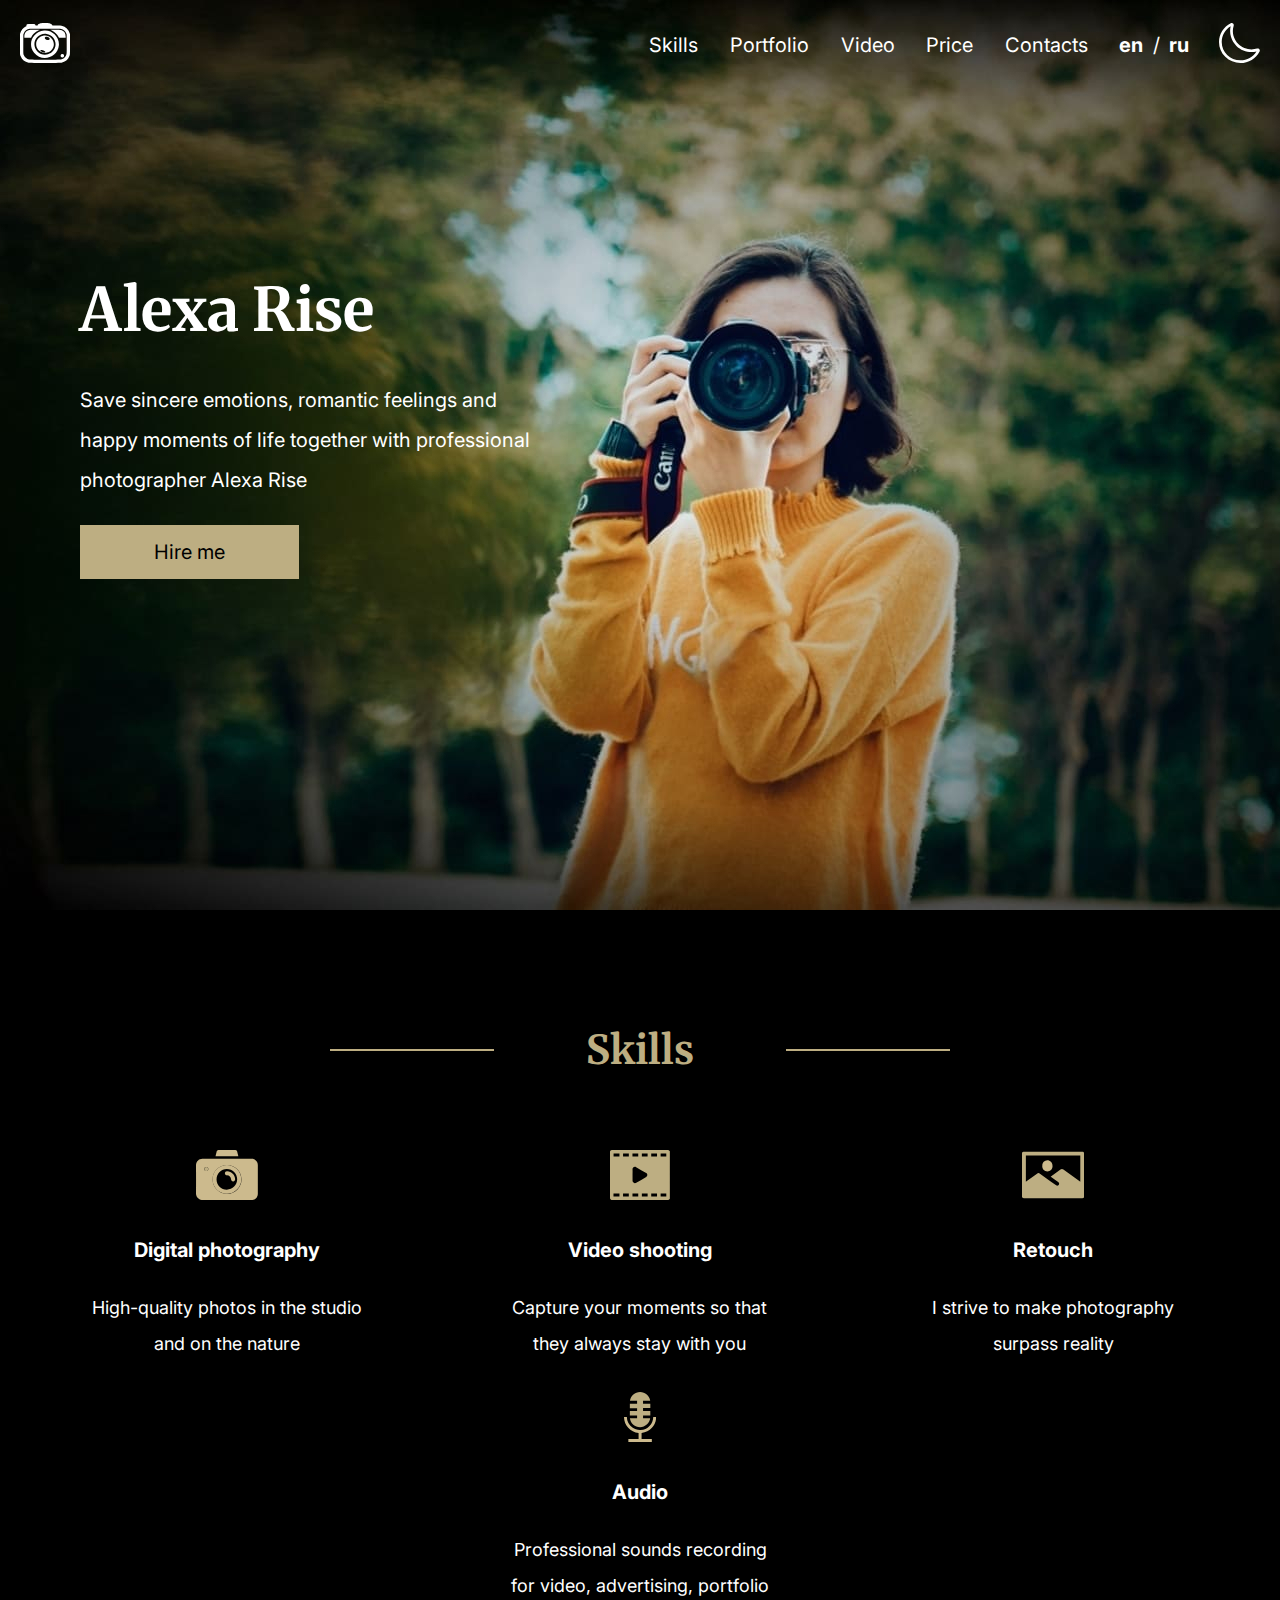
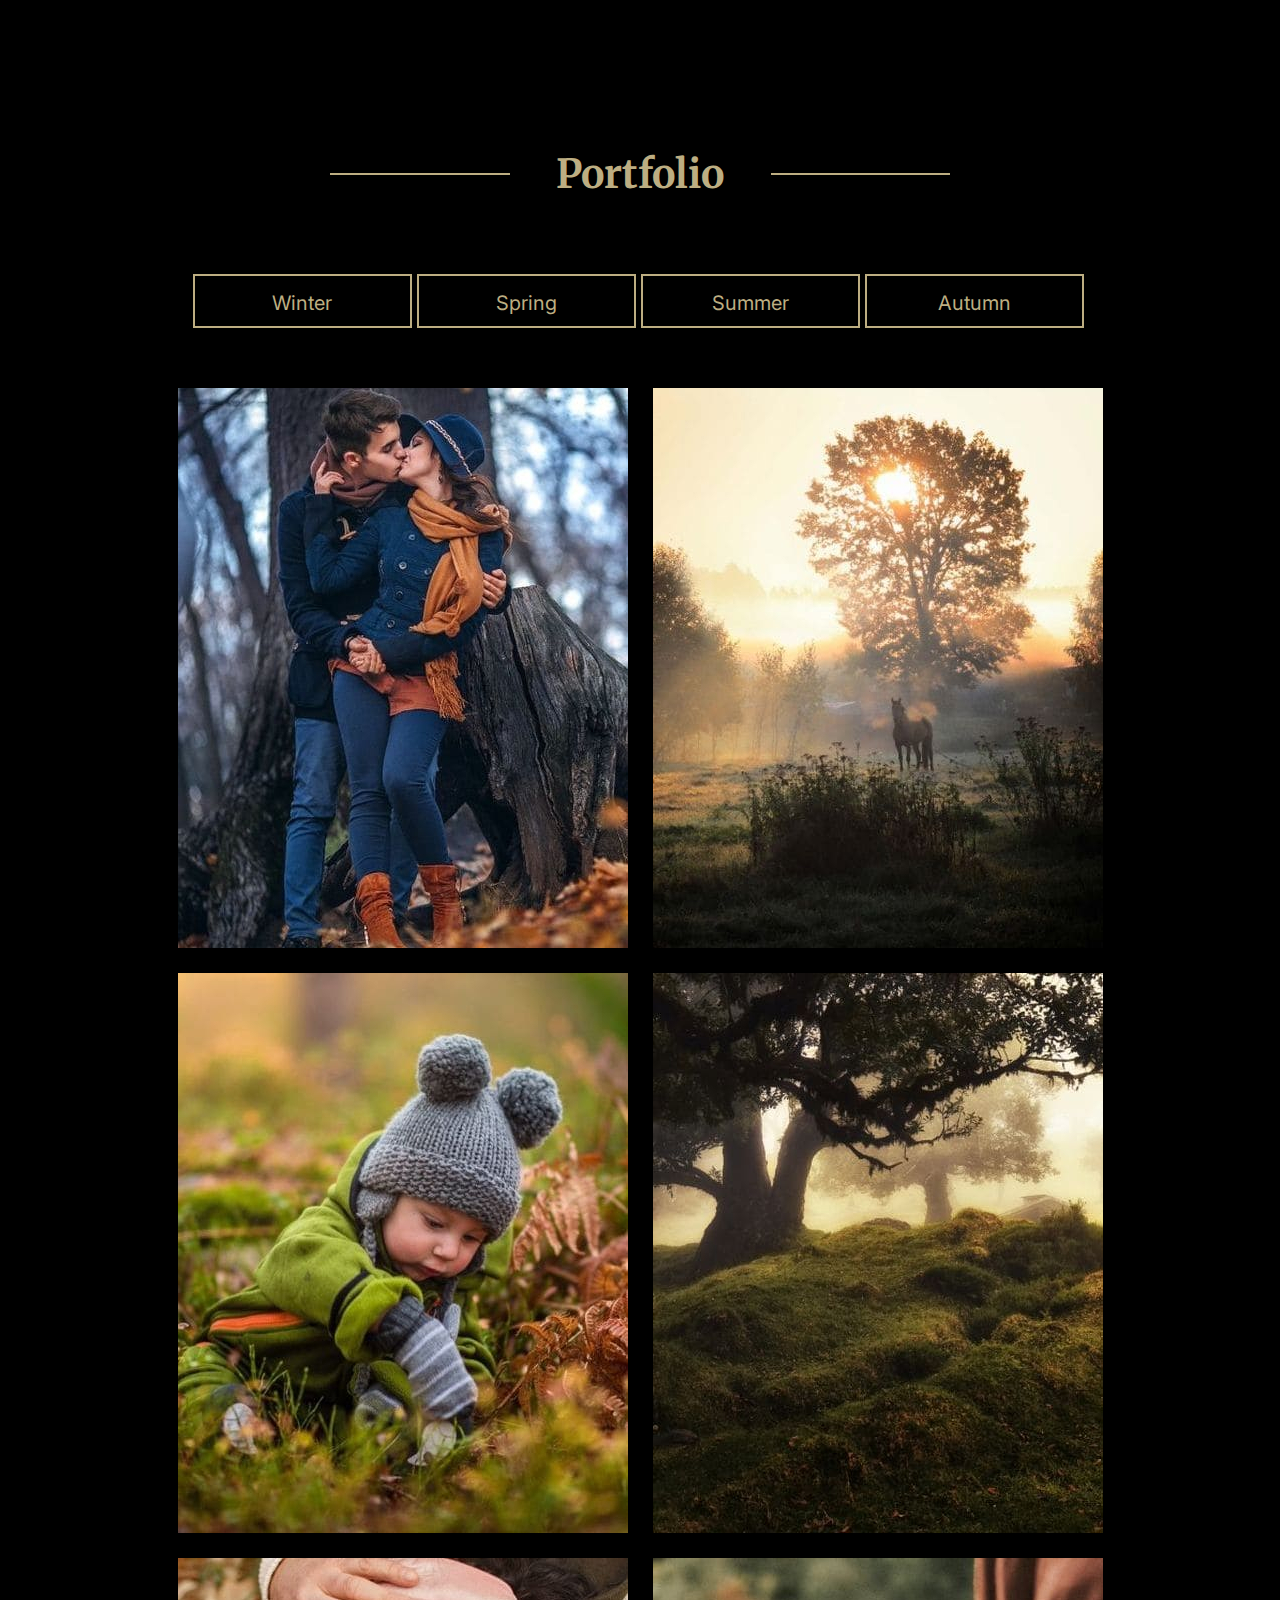
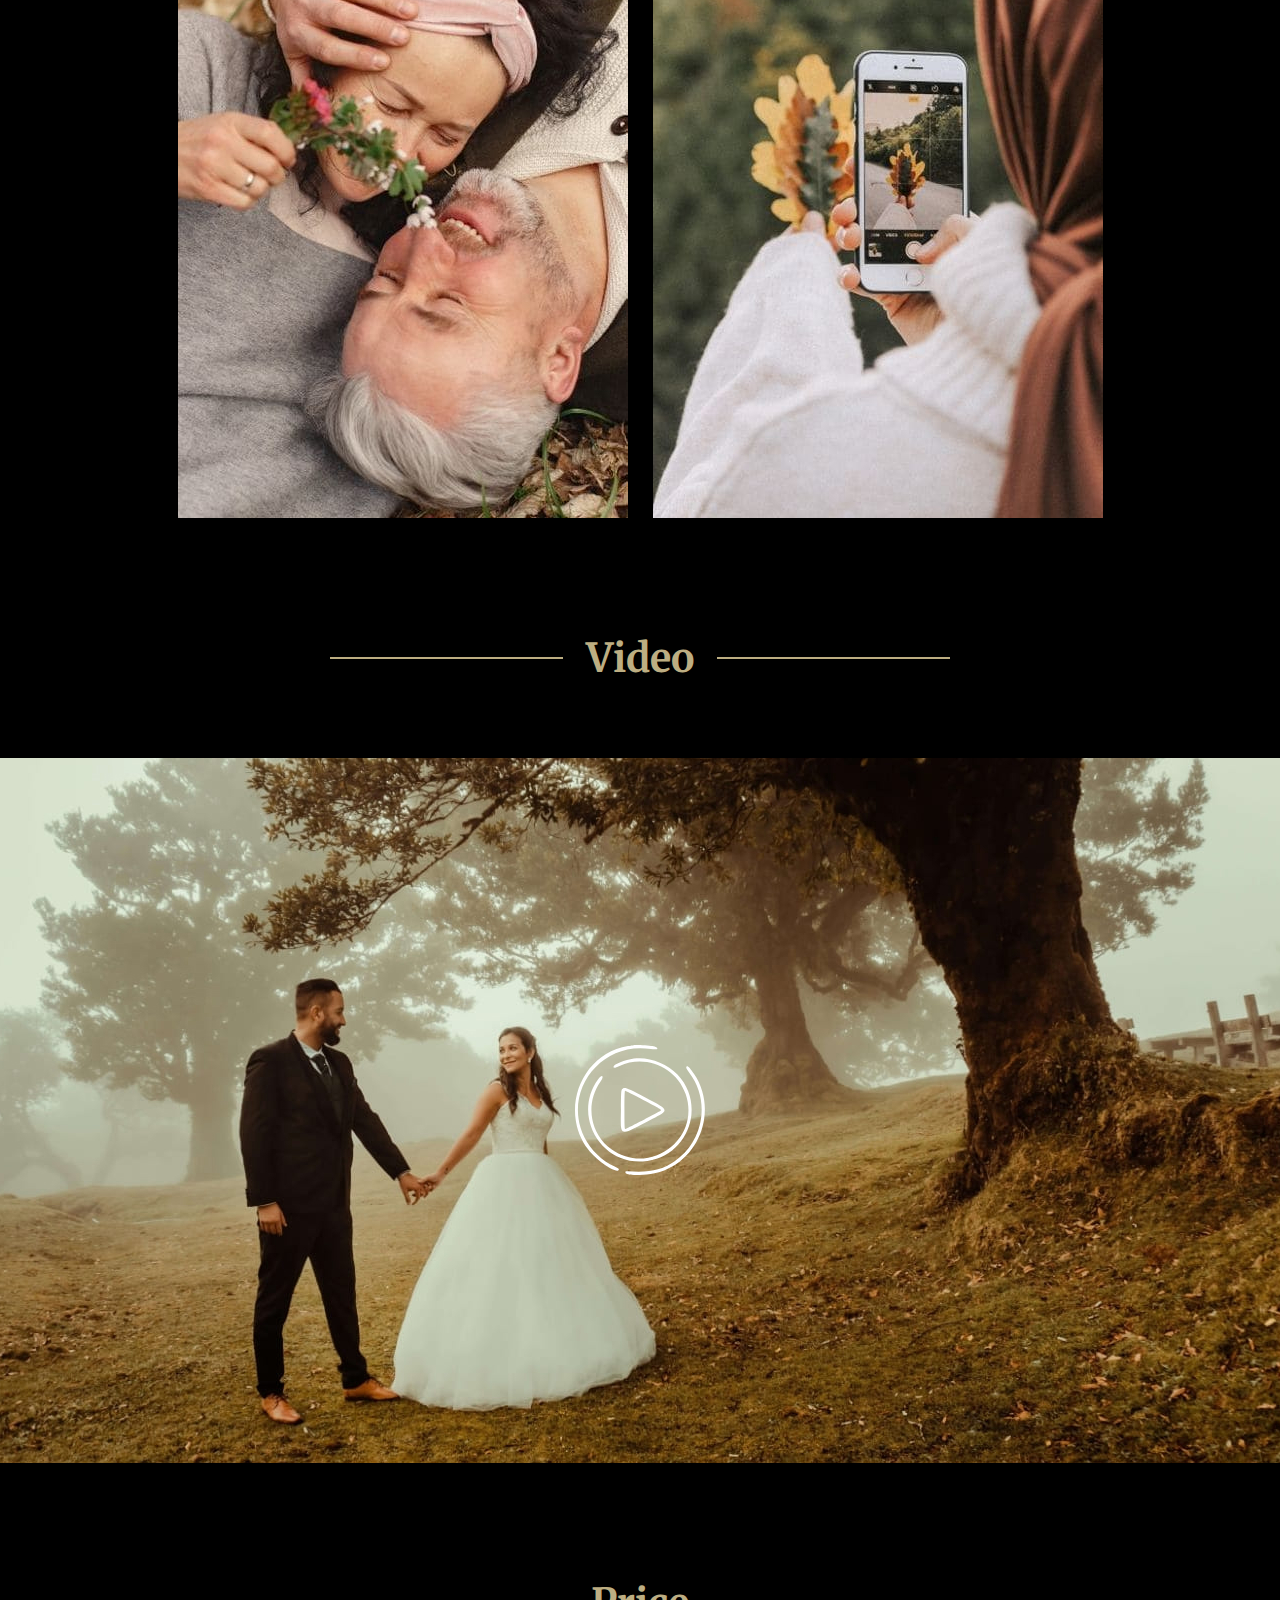
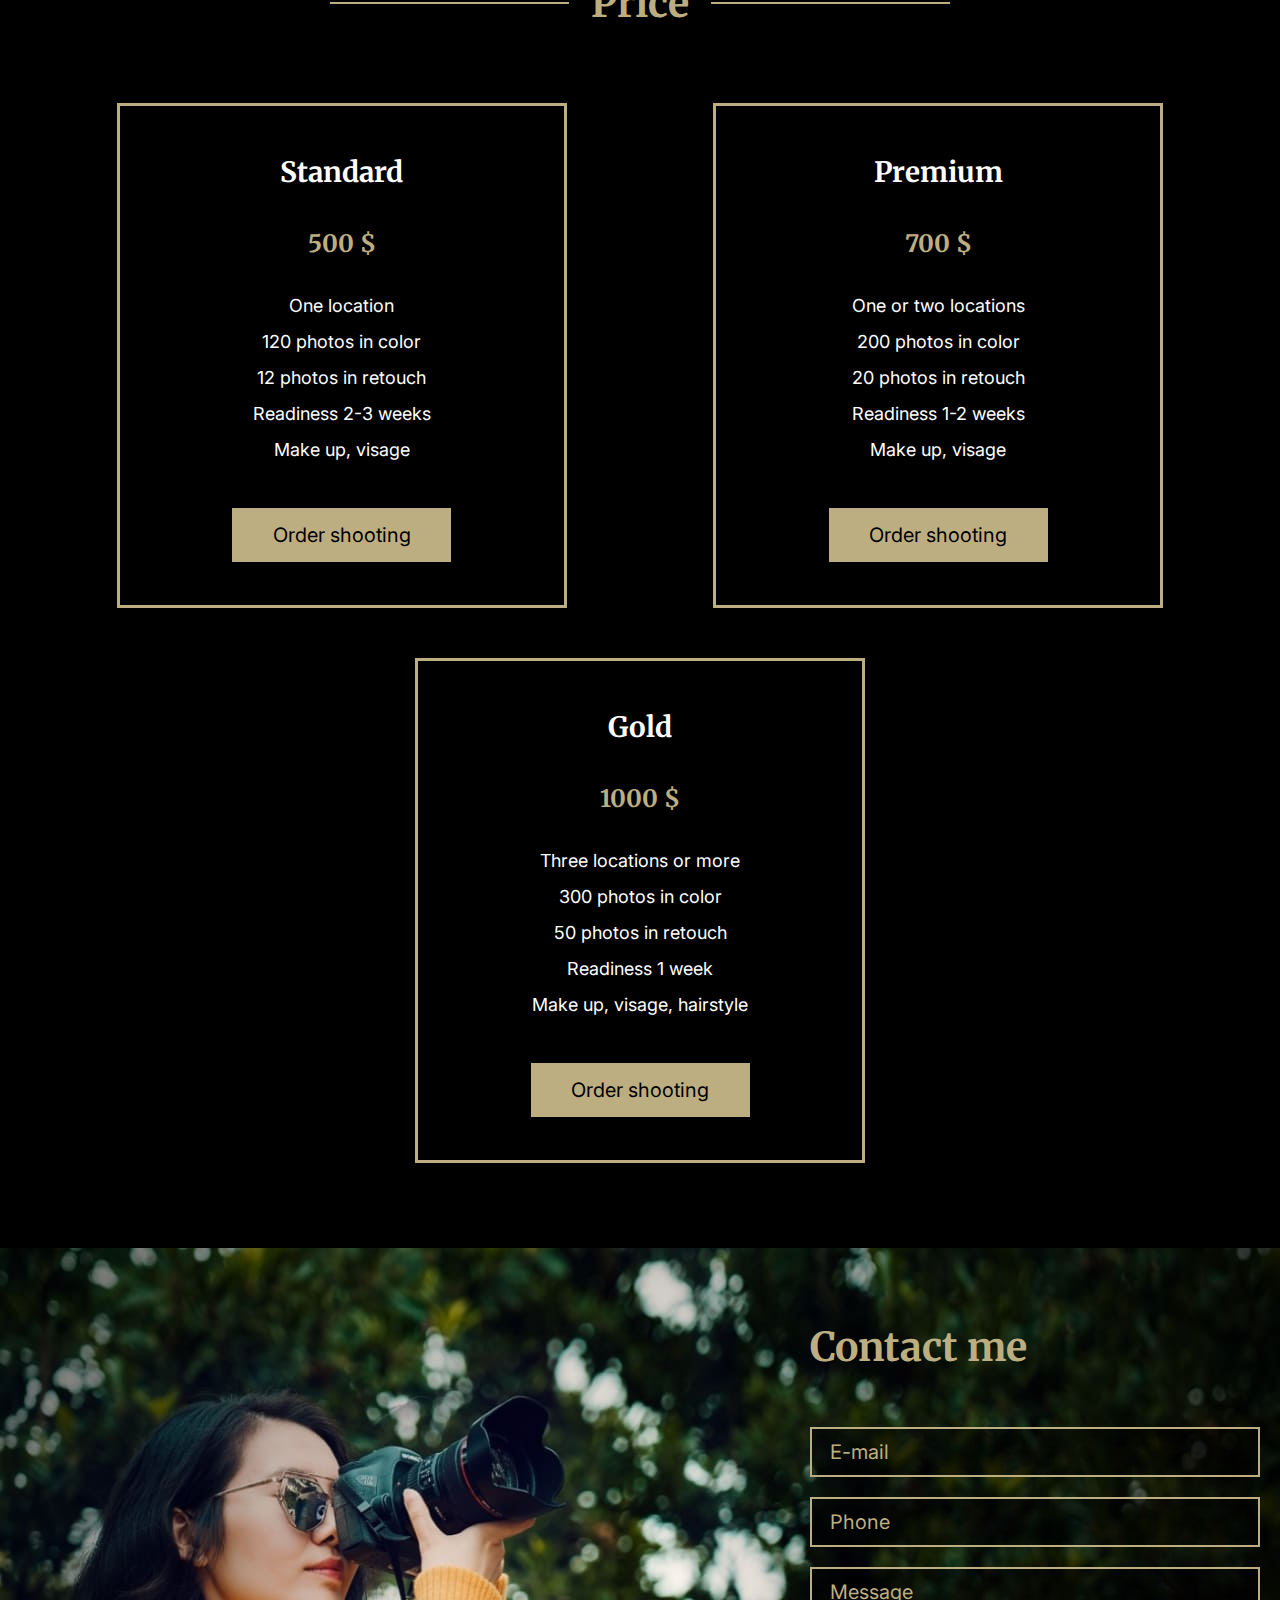
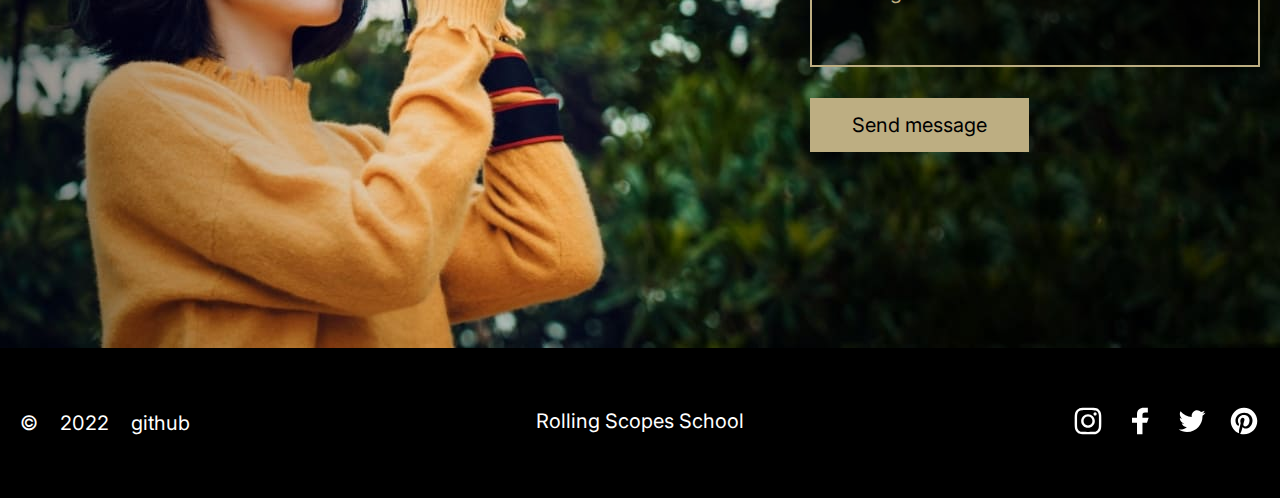
==== commit 6debdc2b: "feat: add translate en-ru and add self assessment" ====
--- a/portfolio/index.html
+++ b/portfolio/index.html
@@ -24,23 +24,23 @@
             <nav class="menu">
                 <ul class="menu-list">
                     <li class="menu-item">
-                        <a href="#skills" class="menu-link">Skills</a>
-                    </li>
-                    <li class="menu-item">
-                        <a href="#portfolio" class="menu-link">Portfolio</a>
-                    </li>
-                    <li class="menu-item">
-                        <a href="#video" class="menu-link">Video</a>
-                    </li>
-                    <li class="menu-item">
-                        <a href="#price" class="menu-link">Price</a>
-                    </li>
-                    <li class="menu-item">
-                        <a href="#contacts" class="menu-link">Contacts</a>
+                        <a href="#skills" class="menu-link" data-i18="skills">Skills</a>
+                    </li>
+                    <li class="menu-item">
+                        <a href="#portfolio" class="menu-link" data-i18="portfolio">Portfolio</a>
+                    </li>
+                    <li class="menu-item">
+                        <a href="#video" class="menu-link" data-i18="video">Video</a>
+                    </li>
+                    <li class="menu-item">
+                        <a href="#price" class="menu-link" data-i18="price">Price</a>
+                    </li>
+                    <li class="menu-item">
+                        <a href="#contacts" class="menu-link" data-i18="contacts">Contacts</a>
                     </li>
                 </ul>
             </nav>
-            <div class="languages"><a class="en-link" href="#">en</a><span class="slash">/</span><a class="ru-link" href="#">ru</a>
+            <div class="languages"><a class="en" href="#">en</a><span class="slash">/</span><a class="ru" href="#">ru</a>
             </div>
             <div class="theme">
                 <a href="#" class="theme-link themetoggle"><img src="./assets/svg/theme-light.svg" alt="theme-light"></a>
@@ -57,35 +57,35 @@
         <section class="hero">
             <div class="container hero-container">
                 <div class="hero-inner">
-                    <h1 class="hero-name">
+                    <h1 class="hero-name" data-i18="hero-title">
                         Alexa Rise
                     </h1>
-                    <p class="hero-text">Save sincere emotions, romantic feelings and happy moments of life together with professional photographer Alexa Rise</p>
-                    <button class="hero-btn btn" type="submit">Hire me</button>
+                    <p class="hero-text" data-i18="hero-text">Save sincere emotions, romantic feelings and happy moments of life together with professional photographer Alexa Rise</p>
+                    <button class="hero-btn btn" data-i18="hire" type="submit">Hire me</button>
                 </div>
             </div>
         </section>
        <section class="skills" id="skills" >
             <div class="container skills-container">
                 <div class="section-box">
-                    <h2 class="title skills-title">Skills</h2>
+                    <h2 class="title skills-title" data-i18="skills">Skills</h2>
                 </div>
                 <div class="skills-items">
                     <div class="skills-item">
-                        <p class="item-text">Digital photography</p>
-                        <p class="item-subtext">High-quality photos in the studio and on the nature</p>
-                    </div>
-                    <div class="skills-item">
-                        <p class="item-text">Video shooting</p>
-                        <p class="item-subtext">Capture your moments so that they always stay with you</p>
-                    </div>
-                    <div class="skills-item">
-                        <p class="item-text">Retouch</p>
-                        <p class="item-subtext">I strive to make photography surpass reality</p>
-                    </div>
-                    <div class="skills-item">
-                        <p class="item-text">Audio</p>
-                        <p class="item-subtext">Professional sounds recording for video, advertising, portfolio</p>
+                        <p class="item-text" data-i18="skill-title-1">Digital photography</p>
+                        <p class="item-subtext" data-i18="skill-text-1">High-quality photos in the studio and on the nature</p>
+                    </div>
+                    <div class="skills-item">
+                        <p class="item-text" data-i18="skill-title-2">Video shooting</p>
+                        <p class="item-subtext" data-i18="skill-text-2">Capture your moments so that they always stay with you</p>
+                    </div>
+                    <div class="skills-item">
+                        <p class="item-text" data-i18="skill-title-3">Retouch</p>
+                        <p class="item-subtext" data-i18="skill-text-3">I strive to make photography surpass reality</p>
+                    </div>
+                    <div class="skills-item">
+                        <p class="item-text" data-i18="skill-title-4">Audio</p>
+                        <p class="item-subtext" data-i18="skill-text-4">Professional sounds recording for video, advertising, portfolio</p>
                     </div>
                 </div>    
             </div>
@@ -93,13 +93,13 @@
         <section class="portfolio" id="portfolio">
             <div class="container portfolio-container">
                 <div class="section-box">
-                    <h2 class="title portfolio-title">Portfolio</h2>
+                    <h2 class="title portfolio-title" data-i18="portfolio">Portfolio</h2>
                 </div>
                 <div class="portfolio-buttons">
-                    <button class="portfolio-button btn" data-season="winter">Winter</button>
-                    <button class="portfolio-button btn" data-season="spring">Spring</button>
-                    <button class="portfolio-button btn" data-season="summer">Summer</button>
-                    <button class="portfolio-button btn" data-season="autumn">Autumn</button>
+                    <button class="portfolio-button btn" data-season="winter" data-i18="winter">Winter</button>
+                    <button class="portfolio-button btn" data-season="spring" data-i18="spring">Spring</button>
+                    <button class="portfolio-button btn" data-season="summer" data-i18="summer">Summer</button>
+                    <button class="portfolio-button btn" data-season="autumn" data-i18="autumn">Autumn</button>
                 </div>
                 <div class="portfolio-images">
                     <img class="portfolio-img" src="./assets/img/portfolio-img-1.jpg" alt="portfolio-image">
@@ -115,7 +115,7 @@
         <section class="video" id="video">
             <div class="container video-container">
                 <div class="section-box">
-                    <h2 class="title video-title">Video</h2>
+                    <h2 class="title video-title"data-i18="video">Video</h2>
                 </div>
                 <div class="video-player">
                    
@@ -129,44 +129,44 @@
         <section class="price" id="price">
             <div class="container price-container">
                 <div class="section-box section-box-price">
-                    <h2 class="title price-title">Price</h2>
+                    <h2 class="title price-title" data-i18="price">Price</h2>
                 </div>
                 <div class="price-items">
                     <div class="price-item">
                         <p class="price-level">Standard</p>
                         <p class="price-value">500 $</p>
                         <div class="price-content">
-                            <span class="content-description">One location</span>
-                            <span class="content-description">120 photos in color</span>
-                            <span class="content-description">12 photos in retouch</span>
-                            <span class="content-description">Readiness 2-3 weeks</span>
-                            <span class="content-description">Make up, visage</span>
+                            <span class="content-description" data-i18="price-description-1-span-1">One location</span>
+                            <span class="content-description" data-i18="price-description-1-span-2">120 photos in color</span>
+                            <span class="content-description" data-i18="price-description-1-span-3">12 photos in retouch</span>
+                            <span class="content-description" data-i18="price-description-1-span-4">Readiness 2-3 weeks</span>
+                            <span class="content-description" data-i18="price-description-1-span-5">Make up, visage</span>
                         </div>
-                        <button class="price-button btn" type="submit">Order shooting</button>
+                        <button class="price-button btn" type="submit" data-i18="order">Order shooting</button>
                     </div>
                     <div class="price-item">
                         <p class="price-level">Premium</p>
                         <p class="price-value">700 $</p>
                         <div class="price-content">
-                            <span class="content-description">One or two locations</span>
-                            <span class="content-description">200 photos in color</span>
-                            <span class="content-description">20 photos in retouch</span>
-                            <span class="content-description">Readiness 1-2 weeks</span>
-                            <span class="content-description">Make up, visage</span>
+                            <span class="content-description" data-i18="price-description-2-span-1">One or two locations</span>
+                            <span class="content-description" data-i18="price-description-2-span-2">200 photos in color</span>
+                            <span class="content-description" data-i18="price-description-2-span-3">20 photos in retouch</span>
+                            <span class="content-description" data-i18="price-description-2-span-4">Readiness 1-2 weeks</span>
+                            <span class="content-description" data-i18="price-description-2-span-5">Make up, visage</span>
                         </div>
-                        <button class="price-button btn" type="submit">Order shooting</button>
+                        <button class="price-button btn" type="submit" data-i18="order">Order shooting</button>
                     </div>
                     <div class="price-item">
                         <p class="price-level">Gold</p>
                         <p class="price-value">1000 $</p>
                         <div class="price-content">
-                            <span class="content-description">Three locations or more</span>
-                            <span class="content-description">300 photos in color</span>
-                            <span class="content-description">50 photos in retouch</span>
-                            <span class="content-description">Readiness 1 week</span>
-                            <span class="content-description">Make up, visage, hairstyle</span>
+                            <span class="content-description" data-i18="price-description-3-span-1">Three locations or more</span>
+                            <span class="content-description" data-i18="price-description-3-span-2">300 photos in color</span>
+                            <span class="content-description" data-i18="price-description-3-span-3">50 photos in retouch</span>
+                            <span class="content-description" data-i18="price-description-3-span-4">Readiness 1 week</span>
+                            <span class="content-description" data-i18="price-description-3-span-5">Make up, visage, hairstyle</span>
                         </div>
-                        <button class="price-button btn" type="submit">Order shooting</button>
+                        <button class="price-button btn" type="submit" data-i18="order">Order shooting</button>
                     </div>
                 </div>
             </div>
@@ -174,11 +174,11 @@
         <section class="contacts" id="contacts">
             <div class="container contacts-container">
                 <div class="contacts-content">
-                    <h2 class="contacts-title">Contact me</h2>
+                    <h2 class="contacts-title" data-i18="contact-me">Contact me</h2>
                     <input class="contacts-email" type="email" placeholder="E-mail">
                     <input class="contacts-tel" type="tel" placeholder="Phone">
                     <textarea class="contacts-message" name="text" placeholder="Message"></textarea>
-                    <button class="contacts-button btn">Send message</button>
+                    <button class="contacts-button btn" data-i18="send-message">Send message</button>
                 </div>
             </div>
         </section> 
--- a/portfolio/css/style.css
+++ b/portfolio/css/style.css
@@ -93,25 +93,25 @@
     color: var(--color-gold);
 }
 
-.ru-link {
+.ru {    
     font-weight: 700;
     font-size: 20px;
-    line-height: 50px;
+    line-height: 20px;
     transition: 0.3s;    
 }
 
-.en-link {
+.en {    
     font-weight: 700;
     font-size: 20px;
-    line-height: 50px;
+    line-height: 20px;
     transition: 0.3s;
 }
 
-.en-link:hover {
+.en:hover {
     color: var(--color-gold);
 }
 
-.ru-link:hover {
+.ru:hover {
     color: var(--color-gold);
 }
 
@@ -204,7 +204,7 @@
 }
 
 .skills-title {
-    width: 152px;
+    width: 292px;
 }
 
 .skills-items {
@@ -263,7 +263,7 @@
 }
 
 .portfolio-title {
-    width: 221px;
+    width: 261px;
 }
 
 .portfolio-buttons {
@@ -515,7 +515,11 @@
 }
 
 .contacts-img {
-    transition: 0.3s;    
+    transition: 0.3s;
+    height: 32px;    
+}
+.contacts-link{
+    height: 32px;
 }
 
 .contacts-img:hover {
@@ -600,10 +604,66 @@
     background-color: var(--color-black);
 }
 
+.dark.portfolio-button {
+    color: #000;
+    background-color: #FFFFFF;
+}
+.dark.portfolio-button:hover {
+    color: #FFFFFF;
+    background-color: var(--color-gold)
+}
+
 .portfolio-button.active {
-    color: #000;
+    color: #FFFFFF;
     background-color: #bdae82;
-  }
+}
+.dark.menu-burger.open > span {
+    background-color: #000000;
+
+}
+.active-languages{
+    color: var(--color-gold);
+}
+
+/* effect buttons */
+.btn {
+    position: relative;
+    overflow: hidden;    
+}
+
+.btn:focus {
+    outline: none;
+}
+  
+.btn .circle {
+    position: absolute;
+    background-color: #fff;
+    width: 100px;
+    height: 100px;
+    border-radius: 50%;
+    transform: translate(-50%, -50%) scale(0);
+    animation: scale 0.5s ease-out;
+}
+  
+@keyframes scale {
+    to {
+      transform: translate(-50%, -50%) scale(3);
+      opacity: 0;
+    }
+}
+
+a:hover, a:focus{
+	box-shadow: 0 0.5em 0.5em -0.4em var(--color-gold);
+	transform: translatey(-0.15em);
+}
+
+.btn:hover, .btn:focus{
+	box-shadow: 0 0 0 2em rgba(255, 255, 255, 0);
+	animation: pulse 1s;
+}
+@keyframes pulse{
+	0%{box-shadow: 0 0 0 0 var(--color-gold)}
+}
 
 /* Media Queries */
 
@@ -701,7 +761,7 @@
     }
 
     .hero-name {
-        font-size: 32px;
+        font-size: 25px;
         line-height: 64px;
     }
 
@@ -753,7 +813,15 @@
     .menu-list{
         padding-left: 60px;
         margin: 0 auto;
-    }    
+    }
+    
+    .theme {
+        margin-left: 10px;
+    }
+    .container {
+        width: calc(100% - 20px);
+        justify-content: start;
+    }
 }
 
 /* adaptive section Skills */
@@ -781,7 +849,7 @@
 
     .title {
         font-size: 32px;
-        max-width: 131px;
+        max-width: 171px;
     }
 
     .section-box::before {
@@ -849,7 +917,7 @@
         padding-top: 130px;
     }
     .portfolio-title {
-        max-width: 185px;
+        max-width: 215px;
     }
 
     .portfolio-img {
@@ -902,7 +970,7 @@
     }
 
     .price {
-        height: 1285px;
+        height: 1385px;
     }    
 }
 
@@ -937,6 +1005,12 @@
         max-width: 100%;
     }
 }
+@media (max-width: 480px) {
+    .content-description {
+        font-size: 16px;
+    }
+}
+
 /* adaptive section Contacts */
 
 @media (max-width: 768px) {
